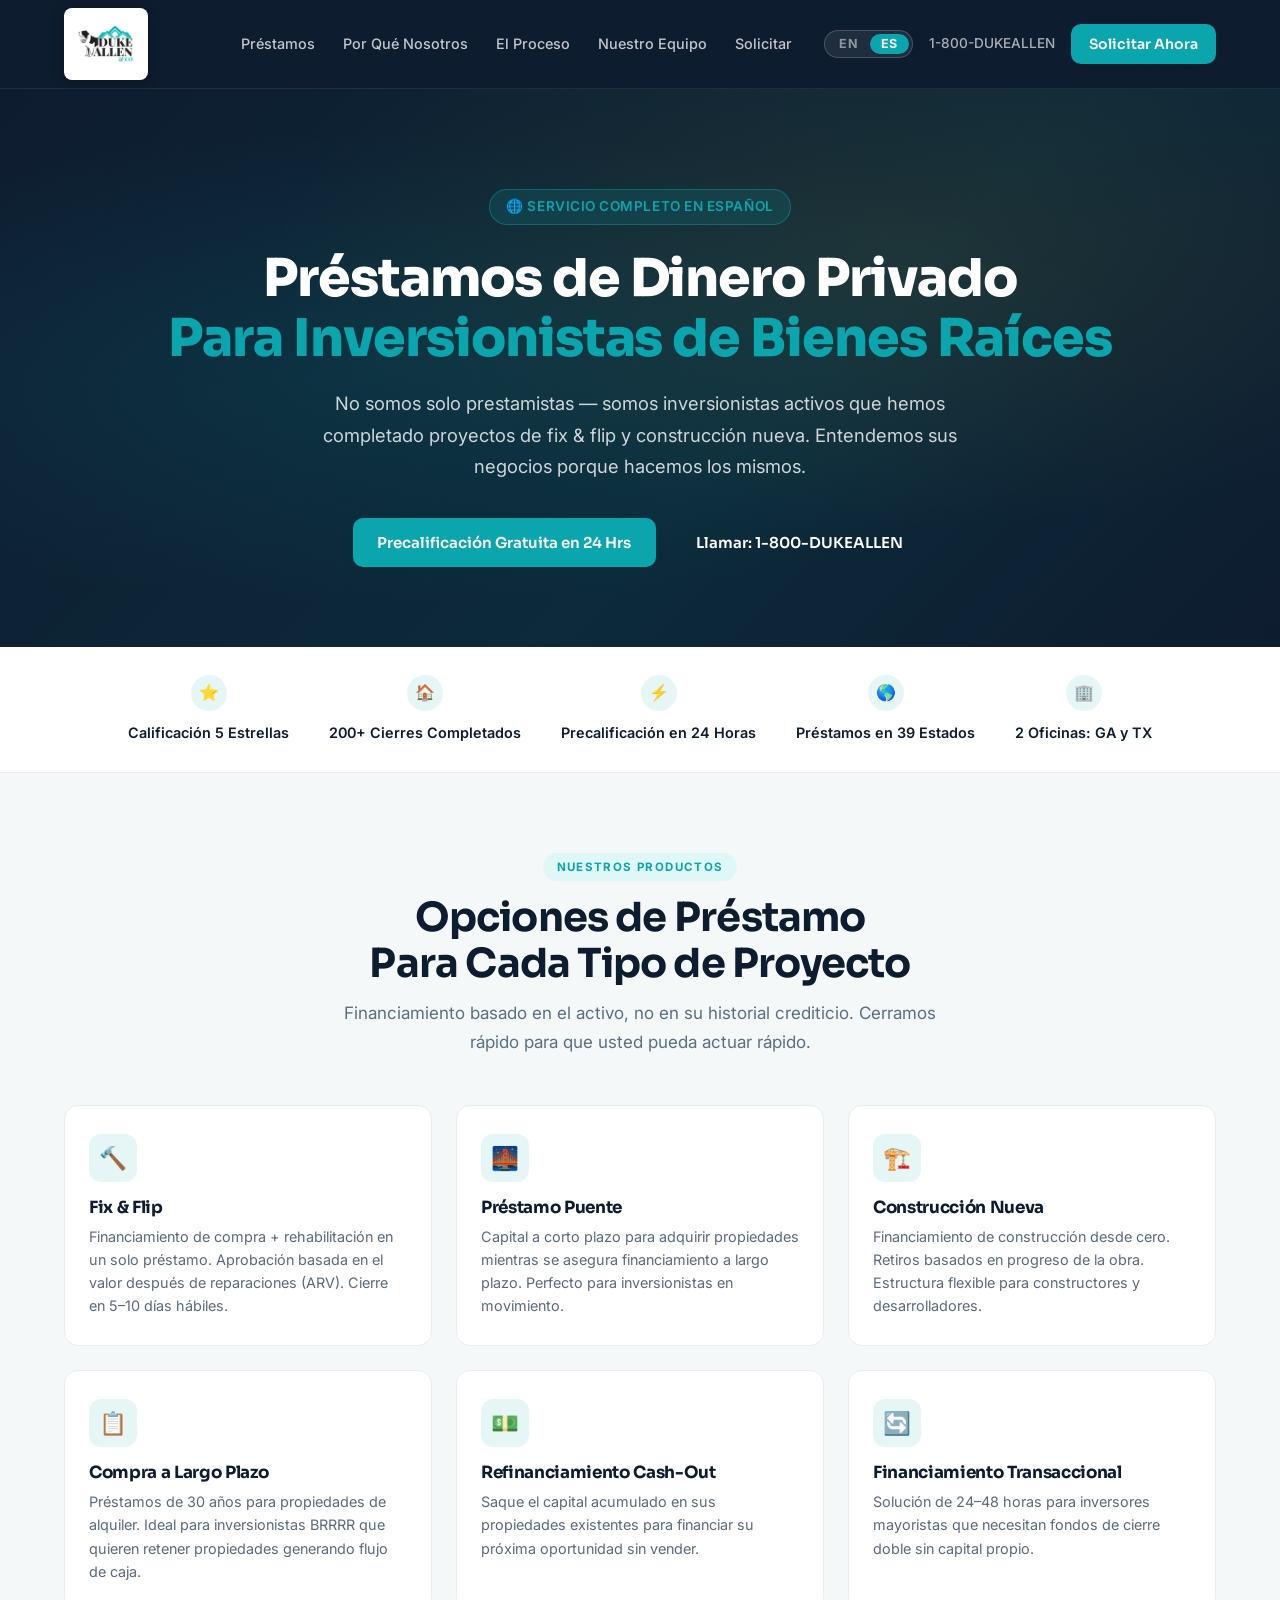
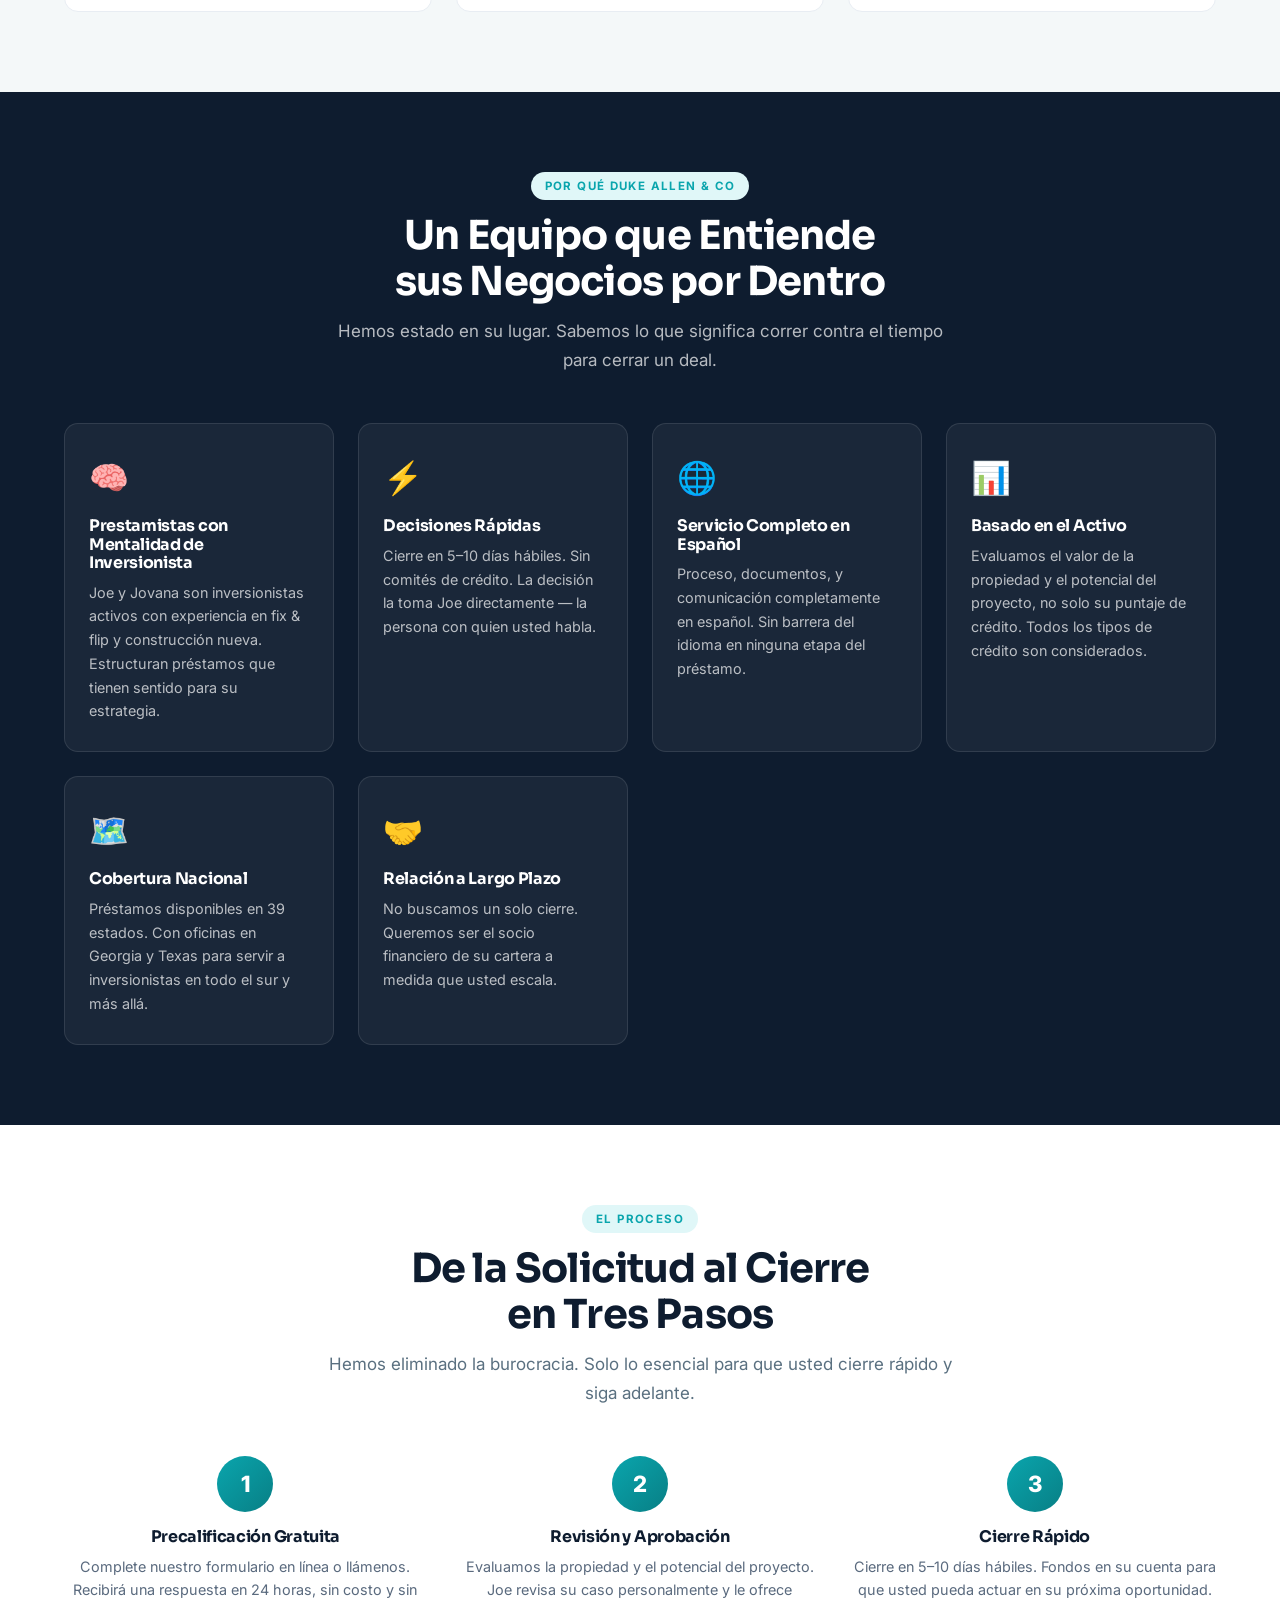
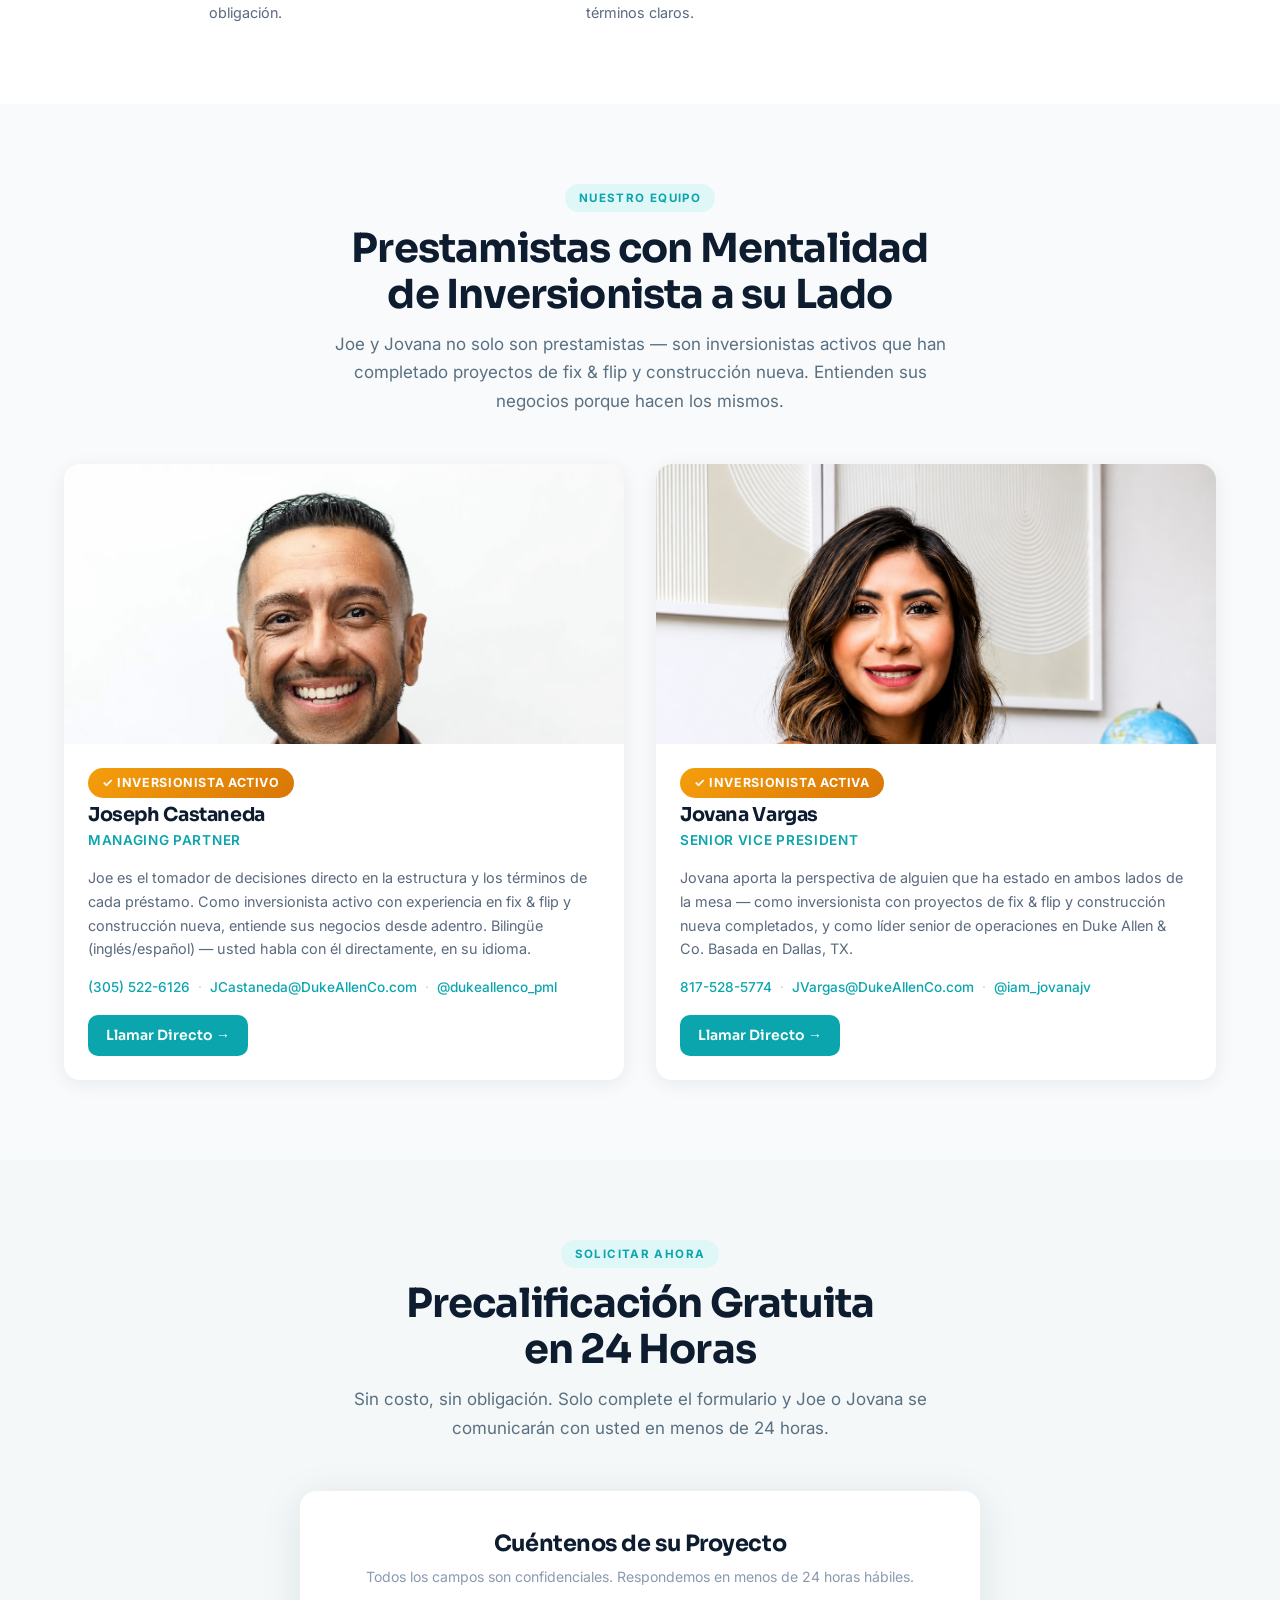
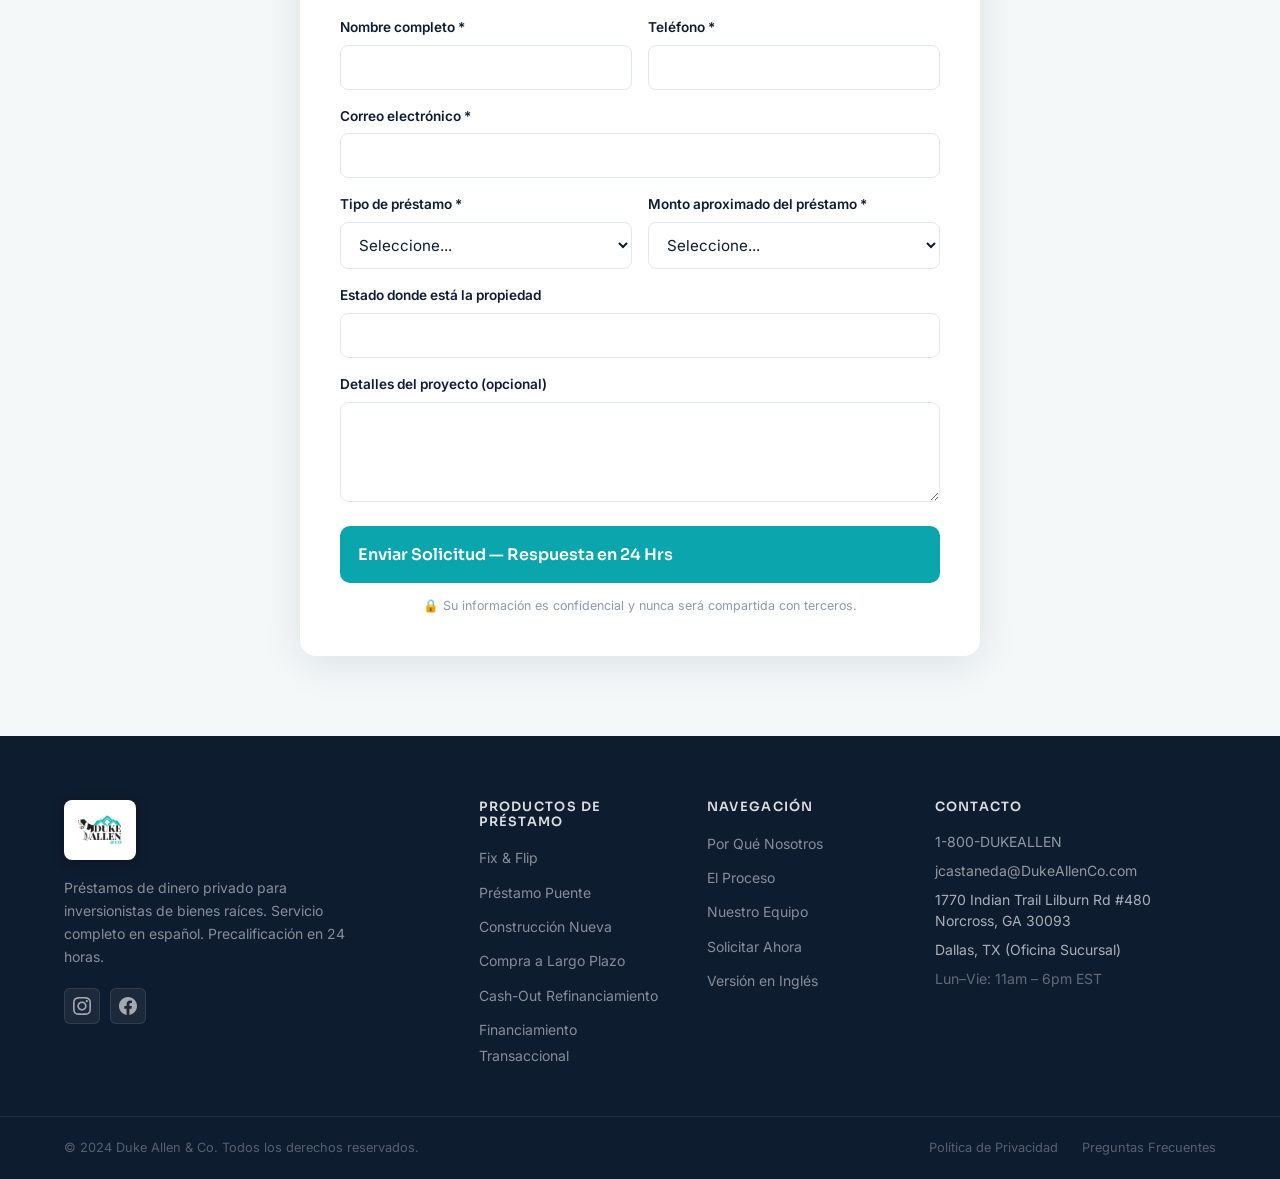
==== espanol.html @ 110870b4 "Improve mobile language switcher UI Replace pill toggle with full-width two-button row styled to mat" ====
<!DOCTYPE html>
<html lang="es">
<head>
  <meta charset="UTF-8" />
  <meta name="viewport" content="width=device-width, initial-scale=1.0" />
  <title>Préstamos de Dinero Privado para Inversionistas | Duke Allen &amp; Co</title>
  <meta name="description" content="Préstamos de dinero privado para inversionistas de bienes raíces. Precalificación en 24 horas. Fix &amp; flip, construcción nueva, puente y más. Atención completa en español. Llame ahora." />
  <meta property="og:title" content="Préstamos de Dinero Privado para Inversionistas | Duke Allen &amp; Co" />
  <meta property="og:description" content="Prestamistas que también son inversionistas. Cierre rápido. Servicio completo en español. Precalificación gratuita en 24 horas." />
  <meta property="og:type" content="website" />
  <meta property="og:url" content="https://www.dukeallenco.com/espanol" />

  <link rel="preconnect" href="https://fonts.googleapis.com" />
  <link rel="preconnect" href="https://fonts.gstatic.com" crossorigin />
  <link href="https://fonts.googleapis.com/css2?family=Sora:wght@400;500;600;700;800&family=Inter:wght@400;500;600&display=swap" rel="stylesheet" />

  <link rel="stylesheet" href="style.css" />

  <script type="application/ld+json">
  {
    "@context": "https://schema.org",
    "@type": ["FinancialService", "LocalBusiness"],
    "name": "Duke Allen & Co",
    "description": "Prestamista de dinero privado especializado en fix & flip, préstamos puente, construcción nueva y préstamos a largo plazo para inversionistas de bienes raíces. Servicio completo en español.",
    "url": "https://www.dukeallenco.com",
    "telephone": "+13055226126",
    "email": "jcastaneda@DukeAllenCo.com",
    "address": {
      "@type": "PostalAddress",
      "streetAddress": "1770 Indian Trail Lilburn Rd #480",
      "addressLocality": "Norcross",
      "addressRegion": "GA",
      "postalCode": "30093",
      "addressCountry": "US"
    },
    "openingHours": "Mo-Fr 11:00-18:00",
    "areaServed": "Nationwide — all states except AK, AZ, CA, ID, MN, NV, ND, OR, SD, UT, VT",
    "sameAs": [
      "https://instagram.com/duke_allen_and_Company",
      "https://facebook.com/dukeallenco"
    ]
  }
  </script>

  <style>
    /* ── Spanish page overrides & additions ── */
    .hero-es {
      background: linear-gradient(135deg, #0E1C2F 0%, #0c2a3a 60%, #0E1C2F 100%);
      padding: 100px 0 80px;
      text-align: center;
      color: #fff;
      position: relative;
      overflow: hidden;
    }
    .hero-es::before {
      content: '';
      position: absolute;
      inset: 0;
      background: radial-gradient(ellipse at 30% 50%, rgba(10,165,173,0.12) 0%, transparent 60%),
                  radial-gradient(ellipse at 70% 30%, rgba(245,158,11,0.08) 0%, transparent 50%);
    }
    .hero-es .container { position: relative; z-index: 1; }
    .hero-es-badge {
      display: inline-flex;
      align-items: center;
      gap: 8px;
      background: rgba(10,165,173,0.15);
      border: 1px solid rgba(10,165,173,0.4);
      color: #0AA5AD;
      padding: 6px 16px;
      border-radius: 100px;
      font-size: 0.85rem;
      font-weight: 600;
      letter-spacing: 0.04em;
      text-transform: uppercase;
      margin-bottom: 24px;
    }
    .hero-es h1 {
      font-size: clamp(2rem, 5vw, 3.25rem);
      font-weight: 800;
      line-height: 1.15;
      margin-bottom: 20px;
      color: #fff;
    }
    .hero-es h1 span { color: #0AA5AD; }
    .hero-es-lead {
      font-size: 1.15rem;
      color: rgba(255,255,255,0.8);
      max-width: 640px;
      margin: 0 auto 36px;
      line-height: 1.7;
    }
    .hero-es-actions {
      display: flex;
      gap: 16px;
      justify-content: center;
      flex-wrap: wrap;
    }
    .trust-bar-es {
      background: #fff;
      border-bottom: 1px solid #e8edf3;
      padding: 28px 0;
    }
    .trust-bar-es .trust-grid {
      display: flex;
      justify-content: center;
      flex-wrap: wrap;
      gap: 12px 40px;
    }
    .trust-bar-es .trust-item {
      display: flex;
      align-items: center;
      gap: 10px;
      font-size: 0.9rem;
      font-weight: 600;
      color: #0E1C2F;
    }
    .trust-bar-es .trust-item .trust-icon {
      width: 36px;
      height: 36px;
      background: rgba(10,165,173,0.1);
      border-radius: 50%;
      display: flex;
      align-items: center;
      justify-content: center;
      font-size: 1rem;
      flex-shrink: 0;
    }
    .investor-badge {
      display: inline-flex;
      align-items: center;
      gap: 8px;
      background: linear-gradient(135deg, #F59E0B 0%, #d97706 100%);
      color: #fff;
      padding: 5px 14px;
      border-radius: 100px;
      font-size: 0.78rem;
      font-weight: 700;
      letter-spacing: 0.05em;
      text-transform: uppercase;
      margin-bottom: 6px;
    }
    .loan-grid-es {
      display: grid;
      grid-template-columns: repeat(auto-fit, minmax(280px, 1fr));
      gap: 24px;
      margin-top: 40px;
    }
    .loan-card-es {
      background: #fff;
      border: 1px solid #e8edf3;
      border-radius: 14px;
      padding: 28px 24px;
      transition: transform 0.2s, box-shadow 0.2s;
    }
    .loan-card-es:hover {
      transform: translateY(-4px);
      box-shadow: 0 12px 32px rgba(14,28,47,0.1);
    }
    .loan-card-es .loan-icon-es {
      width: 48px;
      height: 48px;
      background: rgba(10,165,173,0.1);
      border-radius: 12px;
      display: flex;
      align-items: center;
      justify-content: center;
      font-size: 1.4rem;
      margin-bottom: 16px;
    }
    .loan-card-es h3 {
      font-size: 1.05rem;
      font-weight: 700;
      color: #0E1C2F;
      margin-bottom: 8px;
    }
    .loan-card-es p {
      font-size: 0.9rem;
      color: #5a6a7e;
      line-height: 1.6;
      margin: 0;
    }
    .process-steps-es {
      display: grid;
      grid-template-columns: repeat(auto-fit, minmax(220px, 1fr));
      gap: 32px;
      margin-top: 40px;
    }
    .process-step-es {
      text-align: center;
    }
    .process-step-es .step-num-es {
      width: 56px;
      height: 56px;
      background: linear-gradient(135deg, #0AA5AD 0%, #087f85 100%);
      border-radius: 50%;
      display: flex;
      align-items: center;
      justify-content: center;
      font-size: 1.4rem;
      font-weight: 800;
      color: #fff;
      margin: 0 auto 16px;
    }
    .process-step-es h3 {
      font-size: 1rem;
      font-weight: 700;
      color: #0E1C2F;
      margin-bottom: 8px;
    }
    .process-step-es p {
      font-size: 0.9rem;
      color: #5a6a7e;
      line-height: 1.6;
    }
    .team-es-section { background: #F8FAFC; }
    .team-es-grid {
      display: grid;
      grid-template-columns: repeat(auto-fit, minmax(300px, 1fr));
      gap: 32px;
      margin-top: 40px;
    }
    .team-card-es {
      background: #fff;
      border-radius: 16px;
      overflow: hidden;
      box-shadow: 0 4px 20px rgba(14,28,47,0.07);
      transition: transform 0.2s, box-shadow 0.2s;
    }
    .team-card-es:hover {
      transform: translateY(-4px);
      box-shadow: 0 12px 32px rgba(14,28,47,0.12);
    }
    .team-card-es img {
      width: 100%;
      height: 280px;
      object-fit: cover;
      object-position: top center;
    }
    .team-card-es .team-info-es {
      padding: 24px;
    }
    .team-card-es h3 {
      font-size: 1.2rem;
      font-weight: 700;
      color: #0E1C2F;
      margin-bottom: 4px;
    }
    .team-title-es {
      display: block;
      font-size: 0.85rem;
      color: #0AA5AD;
      font-weight: 600;
      text-transform: uppercase;
      letter-spacing: 0.05em;
      margin-bottom: 14px;
    }
    .team-card-es p {
      font-size: 0.9rem;
      color: #5a6a7e;
      line-height: 1.65;
      margin-bottom: 16px;
    }
    .team-contact-es {
      display: flex;
      flex-wrap: wrap;
      gap: 8px;
      font-size: 0.85rem;
      margin-bottom: 16px;
    }
    .team-contact-es a { color: #0AA5AD; font-weight: 500; }
    .apply-form-es {
      background: #fff;
      border-radius: 16px;
      padding: 40px;
      box-shadow: 0 8px 40px rgba(14,28,47,0.1);
      max-width: 680px;
      margin: 40px auto 0;
    }
    .apply-form-es h3 {
      font-size: 1.4rem;
      font-weight: 700;
      color: #0E1C2F;
      margin-bottom: 8px;
      text-align: center;
    }
    .apply-form-es .form-note {
      text-align: center;
      font-size: 0.88rem;
      color: #8a9ab0;
      margin-bottom: 28px;
    }
    .form-row { display: grid; grid-template-columns: 1fr 1fr; gap: 16px; }
    @media (max-width: 600px) { .form-row { grid-template-columns: 1fr; } }
    .form-group { display: flex; flex-direction: column; gap: 6px; margin-bottom: 16px; }
    .form-group label { font-size: 0.85rem; font-weight: 600; color: #0E1C2F; }
    .form-group input,
    .form-group select,
    .form-group textarea {
      padding: 12px 14px;
      border: 1.5px solid #e0e8f0;
      border-radius: 8px;
      font-family: inherit;
      font-size: 0.95rem;
      color: #0E1C2F;
      transition: border-color 0.2s;
      background: #fff;
    }
    .form-group input:focus,
    .form-group select:focus,
    .form-group textarea:focus {
      outline: none;
      border-color: #0AA5AD;
    }
    .form-group textarea { resize: vertical; min-height: 100px; }
    .form-submit-es { width: 100%; font-size: 1rem; padding: 16px; margin-top: 8px; }
    .form-privacy {
      text-align: center;
      font-size: 0.78rem;
      color: #8a9ab0;
      margin-top: 12px;
    }
    .why-grid-es {
      display: grid;
      grid-template-columns: repeat(auto-fit, minmax(260px, 1fr));
      gap: 24px;
      margin-top: 40px;
    }
    .why-card-es {
      padding: 28px 24px;
      border-radius: 14px;
      border: 1px solid rgba(255,255,255,0.1);
      background: rgba(255,255,255,0.05);
    }
    .why-card-es .why-icon-es {
      font-size: 2rem;
      margin-bottom: 14px;
    }
    .why-card-es h3 {
      font-size: 1rem;
      font-weight: 700;
      color: #fff;
      margin-bottom: 8px;
    }
    .why-card-es p {
      font-size: 0.9rem;
      color: rgba(255,255,255,0.7);
      line-height: 1.65;
      margin: 0;
    }
    .section-dark-es {
      background: #0E1C2F;
      color: #fff;
    }
    .section-dark-es .section-label { color: #0AA5AD; }
    .section-dark-es h2 { color: #fff; }
    .section-dark-es .section-sub { color: rgba(255,255,255,0.7); }
  </style>
</head>
<body>

  <a href="#main" class="skip-nav">Saltar al contenido</a>

  <!-- NAVIGATION -->
  <header class="site-header" id="site-header">
    <div class="container nav-container">
      <a href="/" class="logo" aria-label="Duke Allen &amp; Co Inicio">
        <img src="logo.png" alt="Duke Allen &amp; Co — Prestamistas de Dinero Privado" class="logo-img" />
      </a>

      <nav class="main-nav" id="main-nav" aria-label="Navegación principal">
        <a href="#prestamos">Préstamos</a>
        <a href="#por-que-nosotros">Por Qué Nosotros</a>
        <a href="#proceso">El Proceso</a>
        <a href="#equipo">Nuestro Equipo</a>
        <a href="#solicitar">Solicitar</a>
      </nav>

      <div class="nav-cta">
        <div class="lang-toggle" aria-label="Language selector">
          <a href="index.html">EN</a>
          <a href="espanol.html" class="lang-active" aria-current="page">ES</a>
        </div>
        <a href="tel:13055226126" class="nav-phone">1-800-DUKEALLEN</a>
        <a href="#solicitar" class="btn btn-primary btn-sm">Solicitar Ahora</a>
      </div>

      <button class="hamburger" id="hamburger" aria-label="Abrir menú" aria-expanded="false">
        <span></span><span></span><span></span>
      </button>
    </div>
  </header>

  <!-- Mobile menu drawer -->
  <div class="mobile-menu" id="mobile-menu" aria-hidden="true">
    <nav>
      <a href="#prestamos">Préstamos</a>
      <a href="#por-que-nosotros">Por Qué Nosotros</a>
      <a href="#proceso">El Proceso</a>
      <a href="#equipo">Nuestro Equipo</a>
      <a href="#solicitar">Solicitar</a>
      <a href="tel:13055226126" class="mobile-phone">1-800-DUKEALLEN</a>
      <div class="mobile-lang" aria-label="Language selector">
        <a href="index.html">🇺🇸 English</a>
        <a href="espanol.html" class="lang-active" aria-current="page">🇲🇽 Español</a>
      </div>
      <a href="#solicitar" class="btn btn-primary">Solicitar Ahora</a>
    </nav>
  </div>

  <main id="main">

    <!-- HERO -->
    <section class="hero-es" id="inicio">
      <div class="container">
        <div class="hero-es-badge">🌐 Servicio Completo en Español</div>
        <h1>Préstamos de Dinero Privado<br /><span>Para Inversionistas de Bienes Raíces</span></h1>
        <p class="hero-es-lead">
          No somos solo prestamistas — somos inversionistas activos que hemos completado proyectos de fix &amp; flip y construcción nueva. Entendemos sus negocios porque hacemos los mismos.
        </p>
        <div class="hero-es-actions">
          <a href="#solicitar" class="btn btn-primary">Precalificación Gratuita en 24 Hrs</a>
          <a href="tel:13055226126" class="btn btn-outline">Llamar: 1-800-DUKEALLEN</a>
        </div>
      </div>
    </section>

    <!-- TRUST BAR -->
    <div class="trust-bar-es">
      <div class="container">
        <div class="trust-grid">
          <div class="trust-item">
            <div class="trust-icon">⭐</div>
            <span>Calificación 5 Estrellas</span>
          </div>
          <div class="trust-item">
            <div class="trust-icon">🏠</div>
            <span>200+ Cierres Completados</span>
          </div>
          <div class="trust-item">
            <div class="trust-icon">⚡</div>
            <span>Precalificación en 24 Horas</span>
          </div>
          <div class="trust-item">
            <div class="trust-icon">🌎</div>
            <span>Préstamos en 39 Estados</span>
          </div>
          <div class="trust-item">
            <div class="trust-icon">🏢</div>
            <span>2 Oficinas: GA y TX</span>
          </div>
        </div>
      </div>
    </div>

    <!-- LOAN OPTIONS -->
    <section class="section bg-light" id="prestamos">
      <div class="container">
        <div class="section-header fade-in">
          <span class="section-label">Nuestros Productos</span>
          <h2>Opciones de Préstamo<br />Para Cada Tipo de Proyecto</h2>
          <p class="section-sub">Financiamiento basado en el activo, no en su historial crediticio. Cerramos rápido para que usted pueda actuar rápido.</p>
        </div>

        <div class="loan-grid-es">
          <div class="loan-card-es fade-in">
            <div class="loan-icon-es">🔨</div>
            <h3>Fix &amp; Flip</h3>
            <p>Financiamiento de compra + rehabilitación en un solo préstamo. Aprobación basada en el valor después de reparaciones (ARV). Cierre en 5–10 días hábiles.</p>
          </div>
          <div class="loan-card-es fade-in">
            <div class="loan-icon-es">🌉</div>
            <h3>Préstamo Puente</h3>
            <p>Capital a corto plazo para adquirir propiedades mientras se asegura financiamiento a largo plazo. Perfecto para inversionistas en movimiento.</p>
          </div>
          <div class="loan-card-es fade-in">
            <div class="loan-icon-es">🏗️</div>
            <h3>Construcción Nueva</h3>
            <p>Financiamiento de construcción desde cero. Retiros basados en progreso de la obra. Estructura flexible para constructores y desarrolladores.</p>
          </div>
          <div class="loan-card-es fade-in">
            <div class="loan-icon-es">📋</div>
            <h3>Compra a Largo Plazo</h3>
            <p>Préstamos de 30 años para propiedades de alquiler. Ideal para inversionistas BRRRR que quieren retener propiedades generando flujo de caja.</p>
          </div>
          <div class="loan-card-es fade-in">
            <div class="loan-icon-es">💵</div>
            <h3>Refinanciamiento Cash-Out</h3>
            <p>Saque el capital acumulado en sus propiedades existentes para financiar su próxima oportunidad sin vender.</p>
          </div>
          <div class="loan-card-es fade-in">
            <div class="loan-icon-es">🔄</div>
            <h3>Financiamiento Transaccional</h3>
            <p>Solución de 24–48 horas para inversores mayoristas que necesitan fondos de cierre doble sin capital propio.</p>
          </div>
        </div>
      </div>
    </section>

    <!-- WHY US -->
    <section class="section section-dark-es" id="por-que-nosotros">
      <div class="container">
        <div class="section-header fade-in">
          <span class="section-label">Por Qué Duke Allen &amp; Co</span>
          <h2>Un Equipo que Entiende<br />sus Negocios por Dentro</h2>
          <p class="section-sub">Hemos estado en su lugar. Sabemos lo que significa correr contra el tiempo para cerrar un deal.</p>
        </div>

        <div class="why-grid-es">
          <div class="why-card-es fade-in">
            <div class="why-icon-es">🧠</div>
            <h3>Prestamistas con Mentalidad de Inversionista</h3>
            <p>Joe y Jovana son inversionistas activos con experiencia en fix &amp; flip y construcción nueva. Estructuran préstamos que tienen sentido para su estrategia.</p>
          </div>
          <div class="why-card-es fade-in">
            <div class="why-icon-es">⚡</div>
            <h3>Decisiones Rápidas</h3>
            <p>Cierre en 5–10 días hábiles. Sin comités de crédito. La decisión la toma Joe directamente — la persona con quien usted habla.</p>
          </div>
          <div class="why-card-es fade-in">
            <div class="why-icon-es">🌐</div>
            <h3>Servicio Completo en Español</h3>
            <p>Proceso, documentos, y comunicación completamente en español. Sin barrera del idioma en ninguna etapa del préstamo.</p>
          </div>
          <div class="why-card-es fade-in">
            <div class="why-icon-es">📊</div>
            <h3>Basado en el Activo</h3>
            <p>Evaluamos el valor de la propiedad y el potencial del proyecto, no solo su puntaje de crédito. Todos los tipos de crédito son considerados.</p>
          </div>
          <div class="why-card-es fade-in">
            <div class="why-icon-es">🗺️</div>
            <h3>Cobertura Nacional</h3>
            <p>Préstamos disponibles en 39 estados. Con oficinas en Georgia y Texas para servir a inversionistas en todo el sur y más allá.</p>
          </div>
          <div class="why-card-es fade-in">
            <div class="why-icon-es">🤝</div>
            <h3>Relación a Largo Plazo</h3>
            <p>No buscamos un solo cierre. Queremos ser el socio financiero de su cartera a medida que usted escala.</p>
          </div>
        </div>
      </div>
    </section>

    <!-- PROCESS -->
    <section class="section" id="proceso">
      <div class="container">
        <div class="section-header fade-in">
          <span class="section-label">El Proceso</span>
          <h2>De la Solicitud al Cierre<br />en Tres Pasos</h2>
          <p class="section-sub">Hemos eliminado la burocracia. Solo lo esencial para que usted cierre rápido y siga adelante.</p>
        </div>

        <div class="process-steps-es">
          <div class="process-step-es fade-in">
            <div class="step-num-es">1</div>
            <h3>Precalificación Gratuita</h3>
            <p>Complete nuestro formulario en línea o llámenos. Recibirá una respuesta en 24 horas, sin costo y sin obligación.</p>
          </div>
          <div class="process-step-es fade-in">
            <div class="step-num-es">2</div>
            <h3>Revisión y Aprobación</h3>
            <p>Evaluamos la propiedad y el potencial del proyecto. Joe revisa su caso personalmente y le ofrece términos claros.</p>
          </div>
          <div class="process-step-es fade-in">
            <div class="step-num-es">3</div>
            <h3>Cierre Rápido</h3>
            <p>Cierre en 5–10 días hábiles. Fondos en su cuenta para que usted pueda actuar en su próxima oportunidad.</p>
          </div>
        </div>
      </div>
    </section>

    <!-- TEAM -->
    <section class="section team-es-section" id="equipo">
      <div class="container">
        <div class="section-header fade-in">
          <span class="section-label">Nuestro Equipo</span>
          <h2>Prestamistas con Mentalidad<br />de Inversionista a su Lado</h2>
          <p class="section-sub">Joe y Jovana no solo son prestamistas — son inversionistas activos que han completado proyectos de fix &amp; flip y construcción nueva. Entienden sus negocios porque hacen los mismos.</p>
        </div>

        <div class="team-es-grid">
          <div class="team-card-es fade-in">
            <img src="joe_new.jpeg" alt="Joseph Castaneda, Managing Partner en Duke Allen Co" />
            <div class="team-info-es">
              <div class="investor-badge">✓ Inversionista Activo</div>
              <h3>Joseph Castaneda</h3>
              <span class="team-title-es">Managing Partner</span>
              <p>Joe es el tomador de decisiones directo en la estructura y los términos de cada préstamo. Como inversionista activo con experiencia en fix &amp; flip y construcción nueva, entiende sus negocios desde adentro. Bilingüe (inglés/español) — usted habla con él directamente, en su idioma.</p>
              <div class="team-contact-es">
                <a href="tel:13055226126">(305) 522-6126</a>
                <span style="color:#ccc">·</span>
                <a href="mailto:JCastaneda@DukeAllenCo.com">JCastaneda@DukeAllenCo.com</a>
                <span style="color:#ccc">·</span>
                <a href="https://www.instagram.com/dukeallenco_pml/" target="_blank" rel="noopener noreferrer" aria-label="Joe en Instagram">@dukeallenco_pml</a>
              </div>
              <a href="tel:13055226126" class="btn btn-primary btn-sm">Llamar Directo →</a>
            </div>
          </div>

          <div class="team-card-es fade-in">
            <img src="jovana.png" alt="Jovana Vargas, Senior Vice President en Duke Allen Co" />
            <div class="team-info-es">
              <div class="investor-badge">✓ Inversionista Activa</div>
              <h3>Jovana Vargas</h3>
              <span class="team-title-es">Senior Vice President</span>
              <p>Jovana aporta la perspectiva de alguien que ha estado en ambos lados de la mesa — como inversionista con proyectos de fix &amp; flip y construcción nueva completados, y como líder senior de operaciones en Duke Allen &amp; Co. Basada en Dallas, TX.</p>
              <div class="team-contact-es">
                <a href="tel:18175285774">817-528-5774</a>
                <span style="color:#ccc">·</span>
                <a href="mailto:JVargas@DukeAllenCo.com">JVargas@DukeAllenCo.com</a>
                <span style="color:#ccc">·</span>
                <a href="https://www.instagram.com/iam_jovanajv/" target="_blank" rel="noopener noreferrer" aria-label="Jovana en Instagram">@iam_jovanajv</a>
              </div>
              <a href="tel:18175285774" class="btn btn-primary btn-sm">Llamar Directo →</a>
            </div>
          </div>
        </div>
      </div>
    </section>

    <!-- APPLY FORM -->
    <section class="section bg-light" id="solicitar">
      <div class="container">
        <div class="section-header fade-in">
          <span class="section-label">Solicitar Ahora</span>
          <h2>Precalificación Gratuita<br />en 24 Horas</h2>
          <p class="section-sub">Sin costo, sin obligación. Solo complete el formulario y Joe o Jovana se comunicarán con usted en menos de 24 horas.</p>
        </div>

        <div class="apply-form-es fade-in">
          <h3>Cuéntenos de su Proyecto</h3>
          <p class="form-note">Todos los campos son confidenciales. Respondemos en menos de 24 horas hábiles.</p>

          <form id="apply-form-es" novalidate>
            <div class="form-row">
              <div class="form-group">
                <label for="nombre">Nombre completo *</label>
                <input type="text" id="nombre" name="nombre" placeholder="Juan García" required />
              </div>
              <div class="form-group">
                <label for="telefono">Teléfono *</label>
                <input type="tel" id="telefono" name="telefono" placeholder="(555) 000-0000" required />
              </div>
            </div>

            <div class="form-group">
              <label for="correo">Correo electrónico *</label>
              <input type="email" id="correo" name="correo" placeholder="juan@ejemplo.com" required />
            </div>

            <div class="form-row">
              <div class="form-group">
                <label for="tipo-prestamo">Tipo de préstamo *</label>
                <select id="tipo-prestamo" name="tipo-prestamo" required>
                  <option value="">Seleccione...</option>
                  <option value="fix-flip">Fix &amp; Flip</option>
                  <option value="puente">Préstamo Puente</option>
                  <option value="construccion">Construcción Nueva</option>
                  <option value="largo-plazo">Compra a Largo Plazo</option>
                  <option value="cash-out">Refinanciamiento Cash-Out</option>
                  <option value="transaccional">Financiamiento Transaccional</option>
                </select>
              </div>
              <div class="form-group">
                <label for="monto">Monto aproximado del préstamo *</label>
                <select id="monto" name="monto" required>
                  <option value="">Seleccione...</option>
                  <option value="menos-100k">Menos de $100,000</option>
                  <option value="100k-250k">$100,000 – $250,000</option>
                  <option value="250k-500k">$250,000 – $500,000</option>
                  <option value="500k-1m">$500,000 – $1,000,000</option>
                  <option value="mas-1m">Más de $1,000,000</option>
                </select>
              </div>
            </div>

            <div class="form-group">
              <label for="estado">Estado donde está la propiedad</label>
              <input type="text" id="estado" name="estado" placeholder="Ej. Texas, Georgia, Florida..." />
            </div>

            <div class="form-group">
              <label for="mensaje">Detalles del proyecto (opcional)</label>
              <textarea id="mensaje" name="mensaje" placeholder="Cuéntenos brevemente sobre el proyecto: tipo de propiedad, condición, estrategia de salida, cronograma..."></textarea>
            </div>

            <button type="submit" class="btn btn-primary form-submit-es">Enviar Solicitud — Respuesta en 24 Hrs</button>
            <p class="form-privacy">🔒 Su información es confidencial y nunca será compartida con terceros.</p>
          </form>
        </div>
      </div>
    </section>

  </main>

  <!-- FOOTER -->
  <footer class="site-footer">
    <div class="container footer-grid">

      <div class="footer-brand">
        <div class="footer-logo">
          <img src="logo.png" alt="Duke Allen &amp; Co" class="logo-img logo-img--footer" />
        </div>
        <p class="footer-tagline">
          Préstamos de dinero privado para inversionistas de bienes raíces.
          Servicio completo en español. Precalificación en 24 horas.
        </p>
        <div class="footer-social">
          <a href="https://instagram.com/duke_allen_and_Company" target="_blank" rel="noopener noreferrer" aria-label="Instagram">
            <svg width="18" height="18" viewBox="0 0 24 24" fill="currentColor"><path d="M12 2.163c3.204 0 3.584.012 4.85.07 3.252.148 4.771 1.691 4.919 4.919.058 1.265.069 1.645.069 4.849 0 3.205-.012 3.584-.069 4.849-.149 3.225-1.664 4.771-4.919 4.919-1.266.058-1.644.07-4.85.07-3.204 0-3.584-.012-4.849-.07-3.26-.149-4.771-1.699-4.919-4.92-.058-1.265-.07-1.644-.07-4.849 0-3.204.013-3.583.07-4.849.149-3.227 1.664-4.771 4.919-4.919 1.266-.057 1.645-.069 4.849-.069zm0-2.163c-3.259 0-3.667.014-4.947.072-4.358.2-6.78 2.618-6.98 6.98-.059 1.281-.073 1.689-.073 4.948 0 3.259.014 3.668.072 4.948.2 4.358 2.618 6.78 6.98 6.98 1.281.058 1.689.072 4.948.072 3.259 0 3.668-.014 4.948-.072 4.354-.2 6.782-2.618 6.979-6.98.059-1.28.073-1.689.073-4.948 0-3.259-.014-3.667-.072-4.947-.196-4.354-2.617-6.78-6.979-6.98-1.281-.059-1.69-.073-4.949-.073zm0 5.838c-3.403 0-6.162 2.759-6.162 6.162s2.759 6.163 6.162 6.163 6.162-2.759 6.162-6.163c0-3.403-2.759-6.162-6.162-6.162zm0 10.162c-2.209 0-4-1.79-4-4 0-2.209 1.791-4 4-4s4 1.791 4 4c0 2.21-1.791 4-4 4zm6.406-11.845c-.796 0-1.441.645-1.441 1.44s.645 1.44 1.441 1.44c.795 0 1.439-.645 1.439-1.44s-.644-1.44-1.439-1.44z"/></svg>
          </a>
          <a href="https://facebook.com/dukeallenco" target="_blank" rel="noopener noreferrer" aria-label="Facebook">
            <svg width="18" height="18" viewBox="0 0 24 24" fill="currentColor"><path d="M24 12.073c0-6.627-5.373-12-12-12s-12 5.373-12 12c0 5.99 4.388 10.954 10.125 11.854v-8.385H7.078v-3.47h3.047V9.43c0-3.007 1.792-4.669 4.533-4.669 1.312 0 2.686.235 2.686.235v2.953H15.83c-1.491 0-1.956.925-1.956 1.874v2.25h3.328l-.532 3.47h-2.796v8.385C19.612 23.027 24 18.062 24 12.073z"/></svg>
          </a>
        </div>
      </div>

      <div class="footer-col">
        <h4>Productos de Préstamo</h4>
        <ul>
          <li><a href="#prestamos">Fix &amp; Flip</a></li>
          <li><a href="#prestamos">Préstamo Puente</a></li>
          <li><a href="#prestamos">Construcción Nueva</a></li>
          <li><a href="#prestamos">Compra a Largo Plazo</a></li>
          <li><a href="#prestamos">Cash-Out Refinanciamiento</a></li>
          <li><a href="#prestamos">Financiamiento Transaccional</a></li>
        </ul>
      </div>

      <div class="footer-col">
        <h4>Navegación</h4>
        <ul>
          <li><a href="#por-que-nosotros">Por Qué Nosotros</a></li>
          <li><a href="#proceso">El Proceso</a></li>
          <li><a href="#equipo">Nuestro Equipo</a></li>
          <li><a href="#solicitar">Solicitar Ahora</a></li>
          <li><a href="index.html">Versión en Inglés</a></li>
        </ul>
      </div>

      <div class="footer-col">
        <h4>Contacto</h4>
        <address class="footer-address">
          <p><a href="tel:13055226126">1-800-DUKEALLEN</a></p>
          <p><a href="mailto:jcastaneda@DukeAllenCo.com">jcastaneda@DukeAllenCo.com</a></p>
          <p>1770 Indian Trail Lilburn Rd #480<br />Norcross, GA 30093</p>
          <p>Dallas, TX (Oficina Sucursal)</p>
          <p class="footer-hours">Lun–Vie: 11am – 6pm EST</p>
        </address>
      </div>

    </div>

    <div class="footer-bottom">
      <div class="container footer-bottom-inner">
        <p>&copy; 2024 Duke Allen &amp; Co. Todos los derechos reservados.</p>
        <div class="footer-links">
          <a href="#">Política de Privacidad</a>
          <a href="#">Preguntas Frecuentes</a>
        </div>
      </div>
    </div>
  </footer>

  <script src="script.js" defer></script>
  <script>
    const form = document.getElementById('apply-form-es');
    if (form) {
      form.addEventListener('submit', function(e) {
        e.preventDefault();
        const btn = form.querySelector('button[type="submit"]');
        btn.textContent = '✓ Solicitud enviada — le contactaremos pronto';
        btn.disabled = true;
        btn.style.background = '#10b981';
      });
    }
  </script>
</body>
</html>
---- style.css ----
/* === VARIABLES === */
:root {
  --color-primary:      #0AA5AD;   /* Tiffany teal — brand identity */
  --color-primary-dark: #087A80;   /* hover/active shade */
  --color-primary-light:#E0F7F8;   /* tinted backgrounds */
  --color-accent:       #F59E0B;   /* amber gold — CTA buttons, stand-out elements */
  --color-accent-dark:  #D97706;   /* accent hover */
  --color-dark:         #0E1C2F;   /* near-black navy for headings / dark sections */
  --color-dark-mid:     #1A2D44;   /* slightly lighter dark for cards in dark sections */
  --color-light:        #F4F8F9;   /* off-white section backgrounds */
  --color-surface:      #FFFFFF;
  --color-text:         #1A2D44;
  --color-text-muted:   #5A7080;
  --color-text-muted-light: rgba(255,255,255,0.65);
  --color-border:       #E2ECF0;

  --font-heading: 'Sora', sans-serif;
  --font-body:    'Inter', sans-serif;

  --radius-sm:  0.375rem;
  --radius-md:  0.625rem;
  --radius-lg:  1rem;
  --radius-xl:  1.5rem;

  --shadow-sm: 0 1px 3px rgba(0,0,0,0.08);
  --shadow-md: 0 4px 16px rgba(0,0,0,0.10);
  --shadow-lg: 0 12px 40px rgba(0,0,0,0.14);

  --container: 1200px;
  --section-py: 5rem;
  --section-py-mobile: 3rem;
}

/* === RESET === */
*, *::before, *::after { box-sizing: border-box; margin: 0; padding: 0; }
html { scroll-behavior: smooth; font-size: 16px; }
body {
  font-family: var(--font-body);
  color: var(--color-text);
  background: var(--color-surface);
  line-height: 1.6;
  -webkit-font-smoothing: antialiased;
}
img, svg { display: block; max-width: 100%; }
a { color: inherit; text-decoration: none; }
ul { list-style: none; }
address { font-style: normal; }
button { cursor: pointer; font-family: inherit; }
input, select, textarea, button { font-family: inherit; font-size: inherit; }

/* Skip nav */
.skip-nav {
  position: absolute;
  top: -100%;
  left: 1rem;
  background: var(--color-primary);
  color: #fff;
  padding: 0.5rem 1rem;
  border-radius: 0 0 var(--radius-sm) var(--radius-sm);
  z-index: 9999;
  transition: top 0.2s;
}
.skip-nav:focus { top: 0; }

/* === TYPOGRAPHY === */
h1, h2, h3, h4 {
  font-family: var(--font-heading);
  font-weight: 700;
  line-height: 1.15;
  letter-spacing: -0.02em;
  color: var(--color-dark);
}
h1 { font-size: clamp(2rem, 5vw, 3.25rem); }
h2 { font-size: clamp(1.75rem, 3.5vw, 2.5rem); }
h3 { font-size: 1.25rem; }
h4 { font-size: 0.875rem; font-weight: 600; text-transform: uppercase; letter-spacing: 0.08em; }
p { line-height: 1.7; }

/* === LAYOUT === */
.container {
  max-width: var(--container);
  margin: 0 auto;
  padding: 0 1.5rem;
}
.section {
  padding: var(--section-py) 0;
}
.bg-dark  { background: var(--color-dark); }
.bg-light { background: var(--color-light); }
.text-white { color: #ffffff !important; }
.text-muted-light { color: var(--color-text-muted-light) !important; }

/* === BUTTONS === */
.btn {
  display: inline-flex;
  align-items: center;
  gap: 0.5rem;
  font-family: var(--font-heading);
  font-weight: 600;
  font-size: 0.9375rem;
  padding: 0.65rem 1.4rem;
  border-radius: var(--radius-md);
  border: 2px solid transparent;
  transition: all 0.2s ease;
  cursor: pointer;
  white-space: nowrap;
  text-align: center;
}
.btn:active { transform: scale(0.98); }

.btn-primary {
  background: var(--color-primary);
  color: #fff;
  border-color: var(--color-primary);
}
.btn-primary:hover { background: var(--color-primary-dark); border-color: var(--color-primary-dark); }

.btn-accent {
  background: var(--color-accent);
  color: var(--color-dark);
  border-color: var(--color-accent);
  font-weight: 700;
}
.btn-accent:hover { background: var(--color-accent-dark); border-color: var(--color-accent-dark); }

.btn-outline-light {
  background: transparent;
  color: #fff;
  border-color: rgba(255,255,255,0.45);
}
.btn-outline-light:hover { background: rgba(255,255,255,0.1); border-color: rgba(255,255,255,0.8); }

.btn-outline-dark {
  background: transparent;
  color: var(--color-primary);
  border-color: var(--color-primary);
}
.btn-outline-dark:hover { background: var(--color-primary-light); }

.btn-lg { padding: 0.85rem 1.75rem; font-size: 1rem; border-radius: var(--radius-md); }
.btn-sm { padding: 0.45rem 1rem; font-size: 0.875rem; }
.btn-full { width: 100%; justify-content: center; }

/* === NAVIGATION === */
.site-header {
  position: sticky;
  top: 0;
  z-index: 1000;
  background: var(--color-dark);
  border-bottom: 1px solid rgba(255,255,255,0.08);
  transition: box-shadow 0.3s ease;
}
.site-header.scrolled { box-shadow: 0 4px 24px rgba(0,0,0,0.35); }

.nav-container {
  display: flex;
  align-items: center;
  gap: 2rem;
  height: 5.5rem;
}

.logo {
  display: flex;
  align-items: center;
  flex-shrink: 0;
  text-decoration: none;
}
.logo-img {
  height: 72px;
  width: auto;
  /* White background logo on dark nav — white pill keeps it crisp */
  background: #fff;
  border-radius: 8px;
  padding: 6px 12px;
  display: block;
  /* Subtle shadow so logo lifts off the dark nav */
  box-shadow: 0 2px 12px rgba(0,0,0,0.25);
}
.logo-img--footer {
  height: 60px;
  padding: 6px 12px;
  margin-bottom: 0.75rem;
}

.main-nav {
  display: none;
  align-items: center;
  gap: 1.75rem;
  margin-left: auto;
}
.main-nav a {
  color: rgba(255,255,255,0.75);
  font-size: 0.9rem;
  font-weight: 500;
  transition: color 0.2s;
}
.main-nav a:hover { color: #fff; }

.nav-cta {
  display: none;
  align-items: center;
  gap: 1rem;
  flex-shrink: 0;
}
.nav-phone {
  color: rgba(255,255,255,0.65);
  font-size: 0.85rem;
  font-weight: 500;
  transition: color 0.2s;
}
.nav-phone:hover { color: #fff; }

/* Language toggle pill */
.lang-toggle {
  display: inline-flex;
  align-items: center;
  background: rgba(255,255,255,0.08);
  border: 1px solid rgba(255,255,255,0.18);
  border-radius: 100px;
  padding: 3px;
  gap: 0;
  flex-shrink: 0;
}
.lang-toggle a {
  padding: 4px 11px;
  border-radius: 100px;
  font-size: 0.78rem;
  font-weight: 700;
  letter-spacing: 0.06em;
  text-transform: uppercase;
  color: rgba(255,255,255,0.5);
  transition: color 0.2s, background 0.2s;
  line-height: 1;
}
.lang-toggle a:hover { color: rgba(255,255,255,0.85); }
.lang-toggle a.lang-active {
  background: var(--color-primary);
  color: #fff;
}

.hamburger {
  display: flex;
  flex-direction: column;
  gap: 5px;
  background: none;
  border: none;
  padding: 0.5rem;
  margin-left: auto;
}
.hamburger span {
  display: block;
  width: 24px;
  height: 2px;
  background: #fff;
  border-radius: 2px;
  transition: all 0.25s ease;
}
.hamburger.active span:nth-child(1) { transform: translateY(7px) rotate(45deg); }
.hamburger.active span:nth-child(2) { opacity: 0; }
.hamburger.active span:nth-child(3) { transform: translateY(-7px) rotate(-45deg); }

.mobile-menu {
  display: none;
  flex-direction: column;
  background: var(--color-dark-mid);
  padding: 1.5rem;
  gap: 0;
}
.mobile-menu.open { display: flex; }
.mobile-menu nav {
  display: flex;
  flex-direction: column;
  gap: 0;
}
.mobile-menu a {
  color: rgba(255,255,255,0.8);
  font-size: 1rem;
  font-weight: 500;
  padding: 0.85rem 0;
  border-bottom: 1px solid rgba(255,255,255,0.08);
  transition: color 0.2s;
}
.mobile-menu a:last-child { border-bottom: none; }
.mobile-menu a:hover { color: #fff; }
.mobile-menu .mobile-phone {
  color: var(--color-primary);
  margin-top: 0.5rem;
  border-bottom: none;
}
.mobile-menu .btn {
  margin-top: 1rem;
  justify-content: center;
}

/* Mobile language switcher row */
.mobile-lang {
  display: flex;
  align-items: center;
  gap: 0;
  margin-top: 0.5rem;
  border: 1px solid rgba(255,255,255,0.12);
  border-radius: 10px;
  overflow: hidden;
}
.mobile-lang a {
  flex: 1;
  text-align: center;
  padding: 0.75rem 0;
  font-size: 0.85rem;
  font-weight: 700;
  letter-spacing: 0.08em;
  text-transform: uppercase;
  color: rgba(255,255,255,0.45);
  border-bottom: none !important;
  border-right: 1px solid rgba(255,255,255,0.12);
  transition: background 0.2s, color 0.2s;
}
.mobile-lang a:last-child { border-right: none; }
.mobile-lang a:hover { color: rgba(255,255,255,0.85); background: rgba(255,255,255,0.05); }
.mobile-lang a.lang-active {
  background: var(--color-primary);
  color: #fff;
}

/* === HERO === */
.hero {
  position: relative;
  /* Fallback gradient shows until/if video loads */
  background: linear-gradient(135deg, var(--color-dark) 0%, #0D2340 55%, #0A3A4A 100%);
  overflow: hidden;
  min-height: 600px;
}

/* Video background */
.hero-video {
  position: absolute;
  inset: 0;
  width: 100%;
  height: 100%;
  object-fit: cover;
  object-position: center;
  z-index: 0;
  /* Prevent video from blocking pointer events */
  pointer-events: none;
}

/* Dark cinematic overlay on top of video — keeps text readable */
.hero-video-overlay {
  position: absolute;
  inset: 0;
  z-index: 1;
  background:
    linear-gradient(
      to right,
      rgba(14, 28, 47, 0.82) 0%,
      rgba(14, 28, 47, 0.65) 55%,
      rgba(14, 28, 47, 0.45) 100%
    );
  pointer-events: none;
}

/* Subtle teal/gold atmosphere on top of the video overlay */
.hero::before {
  content: '';
  position: absolute;
  inset: 0;
  z-index: 2;
  background:
    radial-gradient(ellipse at 20% 50%, rgba(10,165,173,0.14) 0%, transparent 55%),
    radial-gradient(ellipse at 80% 20%, rgba(245,158,11,0.07) 0%, transparent 50%);
  pointer-events: none;
}

/* Subtle grid texture */
.hero-bg-overlay {
  position: absolute;
  inset: 0;
  z-index: 2;
  background-image:
    linear-gradient(rgba(255,255,255,0.025) 1px, transparent 1px),
    linear-gradient(90deg, rgba(255,255,255,0.025) 1px, transparent 1px);
  background-size: 60px 60px;
  pointer-events: none;
}

.hero-grid {
  position: relative;
  z-index: 3;
  display: grid;
  grid-template-columns: 1fr;
  gap: 2.5rem;
  padding-top: 4rem;
  padding-bottom: 4rem;
  align-items: center;
}

.hero-content { max-width: 680px; }

.hero-badge {
  display: inline-flex;
  align-items: center;
  gap: 0.5rem;
  background: rgba(10,165,173,0.15);
  border: 1px solid rgba(10,165,173,0.35);
  color: var(--color-primary);
  font-size: 0.8rem;
  font-weight: 600;
  padding: 0.35rem 0.85rem;
  border-radius: 2rem;
  margin-bottom: 1.25rem;
  text-transform: uppercase;
  letter-spacing: 0.05em;
}
.badge-dot {
  width: 7px;
  height: 7px;
  background: var(--color-primary);
  border-radius: 50%;
  animation: pulse 2s infinite;
}
@keyframes pulse {
  0%, 100% { opacity: 1; }
  50% { opacity: 0.4; }
}

.hero-h1 {
  color: #fff;
  font-size: clamp(2rem, 4.5vw, 3.25rem);
  line-height: 1.1;
  margin-bottom: 1.25rem;
}
.hero-accent { color: var(--color-primary); }

.hero-sub {
  color: rgba(255,255,255,0.72);
  font-size: 1.0625rem;
  line-height: 1.7;
  margin-bottom: 2rem;
  max-width: 560px;
}

.hero-cta-group {
  display: flex;
  flex-wrap: wrap;
  gap: 0.75rem;
  margin-bottom: 1rem;
}

.hero-trust-micro {
  font-size: 0.82rem;
  color: rgba(255,255,255,0.5);
  letter-spacing: 0.01em;
}

/* Hero form card */
.hero-form-card {
  background: rgba(255,255,255,0.04);
  border: 1px solid rgba(255,255,255,0.12);
  border-radius: var(--radius-xl);
  padding: 2rem;
  backdrop-filter: blur(12px);
}
.form-card-title {
  font-family: var(--font-heading);
  font-size: 1.25rem;
  font-weight: 700;
  color: #fff;
  margin-bottom: 0.25rem;
}
.form-card-sub {
  font-size: 0.85rem;
  color: rgba(255,255,255,0.5);
  margin-bottom: 1.25rem;
}

/* === FORMS (shared) === */
.form-group {
  display: flex;
  flex-direction: column;
  gap: 0.35rem;
  margin-bottom: 0.9rem;
}
.form-group label {
  font-size: 0.82rem;
  font-weight: 600;
  color: rgba(255,255,255,0.7);
}
.contact-form-card .form-group label,
.contact-form .form-group label {
  color: var(--color-text);
}
.required { color: var(--color-accent); }

.form-group input,
.form-group select,
.form-group textarea {
  width: 100%;
  padding: 0.65rem 0.9rem;
  border: 1.5px solid rgba(255,255,255,0.15);
  border-radius: var(--radius-sm);
  background: rgba(255,255,255,0.07);
  color: #fff;
  font-size: 0.9rem;
  transition: border-color 0.2s, background 0.2s;
}
.form-group select option { background: var(--color-dark); color: #fff; }
.form-group input::placeholder,
.form-group textarea::placeholder { color: rgba(255,255,255,0.35); }
.form-group input:focus,
.form-group select:focus,
.form-group textarea:focus {
  outline: none;
  border-color: var(--color-primary);
  background: rgba(10,165,173,0.08);
}

/* Contact form (light background) overrides */
.contact-form .form-group input,
.contact-form .form-group select,
.contact-form .form-group textarea {
  background: var(--color-light);
  border-color: var(--color-border);
  color: var(--color-text);
}
.contact-form .form-group input::placeholder,
.contact-form .form-group textarea::placeholder { color: var(--color-text-muted); }
.contact-form .form-group input:focus,
.contact-form .form-group select:focus,
.contact-form .form-group textarea:focus {
  border-color: var(--color-primary);
  background: var(--color-primary-light);
}
.contact-form .form-group select option { background: #fff; color: var(--color-text); }

.field-error {
  font-size: 0.78rem;
  color: #f87171;
  min-height: 1rem;
}
.form-disclaimer {
  font-size: 0.76rem;
  color: rgba(255,255,255,0.35);
  text-align: center;
  margin-top: 0.75rem;
}

/* === TRUST BAR === */
.trust-bar {
  background: var(--color-surface);
  border-bottom: 1px solid var(--color-border);
  padding: 1.25rem 0;
}
.trust-bar-inner {
  display: flex;
  flex-wrap: wrap;
  justify-content: center;
  align-items: center;
  gap: 0.75rem 1.5rem;
}
.trust-item {
  display: flex;
  flex-direction: column;
  align-items: center;
  text-align: center;
}
.trust-stars { font-size: 1rem; color: #f59e0b; letter-spacing: 1px; }
.trust-number {
  font-family: var(--font-heading);
  font-size: 1.75rem;
  font-weight: 800;
  color: var(--color-primary);
  line-height: 1;
}
.trust-plus, .trust-unit { font-size: 1rem; }
.trust-label {
  font-size: 0.72rem;
  font-weight: 600;
  text-transform: uppercase;
  letter-spacing: 0.06em;
  color: var(--color-text-muted);
  margin-top: 0.15rem;
}
.trust-divider {
  width: 1px;
  height: 36px;
  background: var(--color-border);
  display: none;
}

/* === SECTION HEADERS === */
.section-header {
  text-align: center;
  margin-bottom: 3rem;
  max-width: 640px;
  margin-left: auto;
  margin-right: auto;
}
.section-header.light h2 { color: #fff; }
.section-label {
  display: inline-block;
  font-size: 0.72rem;
  font-weight: 700;
  text-transform: uppercase;
  letter-spacing: 0.12em;
  color: var(--color-primary);
  background: var(--color-primary-light);
  padding: 0.3rem 0.85rem;
  border-radius: 2rem;
  margin-bottom: 0.85rem;
}
.section-label.light {
  background: rgba(10,165,173,0.18);
  color: var(--color-primary);
}
.section-sub {
  font-size: 1.0625rem;
  color: var(--color-text-muted);
  margin-top: 0.75rem;
  line-height: 1.7;
}

/* === LOAN OPTIONS === */
.loans-grid {
  display: grid;
  grid-template-columns: 1fr;
  gap: 1.25rem;
}

.loan-card {
  background: var(--color-surface);
  border: 1.5px solid var(--color-border);
  border-radius: var(--radius-lg);
  padding: 1.75rem;
  transition: border-color 0.2s, box-shadow 0.2s, transform 0.2s;
}
.loan-card:hover {
  border-color: var(--color-primary);
  box-shadow: var(--shadow-md);
  transform: translateY(-2px);
}
.loan-icon { font-size: 2rem; margin-bottom: 0.75rem; }
.loan-card h3 {
  font-size: 1.125rem;
  margin-bottom: 0.5rem;
  color: var(--color-dark);
}
.loan-card p {
  font-size: 0.9rem;
  color: var(--color-text-muted);
  line-height: 1.6;
  margin-bottom: 1rem;
}
.loan-details {
  display: flex;
  flex-wrap: wrap;
  gap: 0.4rem;
  margin-bottom: 1.25rem;
}
.loan-details li {
  font-size: 0.75rem;
  font-weight: 600;
  color: var(--color-primary-dark);
  background: var(--color-primary-light);
  padding: 0.25rem 0.65rem;
  border-radius: 2rem;
}
.loan-cta {
  font-size: 0.875rem;
  font-weight: 600;
  color: var(--color-primary);
  transition: color 0.2s;
}
.loan-cta:hover { color: var(--color-primary-dark); }

/* === WHY US === */
.why-grid {
  display: grid;
  grid-template-columns: 1fr;
  gap: 1.25rem;
}
.why-card {
  background: var(--color-dark-mid);
  border: 1px solid rgba(255,255,255,0.07);
  border-radius: var(--radius-lg);
  padding: 1.75rem;
  transition: border-color 0.2s, transform 0.2s;
}
.why-card:hover {
  border-color: rgba(10,165,173,0.4);
  transform: translateY(-2px);
}
.why-icon { font-size: 2rem; margin-bottom: 0.75rem; }
.why-card h3 { color: #fff; font-size: 1.0625rem; margin-bottom: 0.5rem; }
.why-card p { font-size: 0.9rem; color: rgba(255,255,255,0.6); line-height: 1.65; }

/* === PROCESS === */
.process-steps {
  display: grid;
  grid-template-columns: 1fr;
  gap: 1rem;
  align-items: center;
  max-width: 900px;
  margin: 0 auto;
}
.process-step {
  background: var(--color-surface);
  border: 1.5px solid var(--color-border);
  border-radius: var(--radius-lg);
  padding: 1.5rem;
  text-align: center;
}
.step-number {
  font-family: var(--font-heading);
  font-size: 2rem;
  font-weight: 800;
  color: var(--color-primary);
  margin-bottom: 0.5rem;
}
.process-step h3 { font-size: 1rem; margin-bottom: 0.4rem; }
.process-step p { font-size: 0.875rem; color: var(--color-text-muted); }
.process-arrow {
  display: none;
  font-size: 2rem;
  color: var(--color-primary);
  text-align: center;
  font-weight: 300;
}

/* === TESTIMONIALS === */
.testimonials-grid {
  display: grid;
  grid-template-columns: 1fr;
  gap: 1.25rem;
  margin-bottom: 2rem;
}
.testimonial-card {
  background: var(--color-surface);
  border: 1.5px solid var(--color-border);
  border-radius: var(--radius-lg);
  padding: 1.75rem;
  transition: box-shadow 0.2s;
}
.testimonial-card:hover { box-shadow: var(--shadow-md); }
.testimonial-stars { color: #f59e0b; font-size: 1rem; letter-spacing: 2px; margin-bottom: 0.75rem; }
.testimonial-card blockquote {
  font-size: 0.9375rem;
  color: var(--color-text);
  line-height: 1.7;
  margin-bottom: 1.25rem;
  font-style: italic;
}
.testimonial-author {
  display: flex;
  align-items: center;
  gap: 0.75rem;
}
.author-avatar {
  width: 40px;
  height: 40px;
  background: var(--color-primary);
  color: #fff;
  border-radius: 50%;
  display: flex;
  align-items: center;
  justify-content: center;
  font-weight: 700;
  font-size: 0.8rem;
  flex-shrink: 0;
}
.testimonial-author strong { display: block; font-size: 0.9rem; font-weight: 600; }
.testimonial-author span { font-size: 0.8rem; color: var(--color-text-muted); }
.testimonial-cta { text-align: center; }

/* === TEAM === */
.team-grid {
  display: grid;
  grid-template-columns: 1fr;
  gap: 1.5rem;
  max-width: 900px;
  margin: 0 auto;
}
.team-card {
  display: flex;
  flex-direction: column;
  gap: 1.25rem;
  background: var(--color-surface);
  border: 1.5px solid var(--color-border);
  border-radius: var(--radius-lg);
  padding: 1.75rem;
  transition: box-shadow 0.2s;
}
.team-card:hover { box-shadow: var(--shadow-md); }
.team-photo {
  width: 160px;
  height: 160px;
  border-radius: 50%;
  object-fit: cover;
  flex-shrink: 0;
  border: 3px solid var(--color-primary);
  box-shadow: 0 4px 20px rgba(0,0,0,0.12);
  display: block;
  image-rendering: high-quality;
}
.team-photo--joe    { object-position: center 15%; }
.team-photo--jovana { object-position: center 18%; }

.team-photo-placeholder {
  width: 160px;
  height: 160px;
  background: linear-gradient(135deg, var(--color-primary), var(--color-primary-dark));
  border-radius: 50%;
  display: flex;
  align-items: center;
  justify-content: center;
  font-family: var(--font-heading);
  font-weight: 800;
  font-size: 1.5rem;
  color: #fff;
  flex-shrink: 0;
}
.team-photo-secondary { background: linear-gradient(135deg, var(--color-dark), var(--color-dark-mid)); }
.team-info { display: flex; flex-direction: column; gap: 0.3rem; }
.team-info h3 { font-size: 1.125rem; margin-bottom: 0.1rem; }
.team-title {
  font-size: 0.78rem;
  font-weight: 700;
  text-transform: uppercase;
  letter-spacing: 0.08em;
  color: var(--color-primary);
  margin-bottom: 0.5rem;
}
.team-info p { font-size: 0.9rem; color: var(--color-text-muted); line-height: 1.6; margin-bottom: 0.75rem; }
.team-contact { font-size: 0.82rem; color: var(--color-text-muted); margin-bottom: 0.75rem; display: flex; flex-wrap: wrap; gap: 0.25rem 0.4rem; align-items: center; }
.team-contact a { color: var(--color-primary); text-decoration: none; }
.team-contact a:hover { text-decoration: underline; }

/* === ESPAÑOL SECTION === */
.espanol-section {
  background: linear-gradient(135deg, var(--color-primary) 0%, var(--color-primary-dark) 100%);
  color: #fff;
}
.espanol-inner {
  max-width: 720px;
  margin: 0 auto;
  text-align: center;
}
.espanol-badge {
  display: inline-block;
  background: rgba(255,255,255,0.15);
  color: #fff;
  font-size: 0.8rem;
  font-weight: 600;
  letter-spacing: 0.08em;
  text-transform: uppercase;
  padding: 0.3rem 1rem;
  border-radius: 999px;
  margin-bottom: 1.25rem;
}
.espanol-section h2 {
  font-size: clamp(1.5rem, 3vw, 2.2rem);
  color: #fff;
  margin-bottom: 1rem;
}
.espanol-lead {
  font-size: 1.1rem;
  color: rgba(255,255,255,0.85);
  line-height: 1.7;
  margin-bottom: 1.75rem;
}
.espanol-list {
  list-style: none;
  padding: 0;
  margin: 0 0 2rem;
  display: inline-flex;
  flex-direction: column;
  gap: 0.5rem;
  text-align: left;
}
.espanol-list li {
  color: rgba(255,255,255,0.9);
  font-size: 0.95rem;
}
.espanol-cta {
  display: flex;
  gap: 1rem;
  justify-content: center;
  flex-wrap: wrap;
}
.espanol-section .btn-primary {
  background: var(--color-accent);
  border-color: var(--color-accent);
  color: #fff;
}
.espanol-section .btn-primary:hover {
  background: var(--color-accent-dark);
  border-color: var(--color-accent-dark);
}
.espanol-section .btn-outline {
  background: transparent;
  border: 2px solid rgba(255,255,255,0.6);
  color: #fff;
}
.espanol-section .btn-outline:hover {
  background: rgba(255,255,255,0.15);
  border-color: #fff;
}

/* === RESOURCES === */
.resources-grid {
  display: grid;
  grid-template-columns: 1fr;
  gap: 1.25rem;
}
.resource-card {
  background: var(--color-surface);
  border: 1.5px solid var(--color-border);
  border-radius: var(--radius-lg);
  padding: 2rem;
  transition: border-color 0.2s, box-shadow 0.2s;
}
.resource-card:hover {
  border-color: var(--color-primary);
  box-shadow: var(--shadow-md);
}
.resource-icon { font-size: 2.25rem; margin-bottom: 0.85rem; }
.resource-card h3 { font-size: 1.125rem; margin-bottom: 0.5rem; }
.resource-card p { font-size: 0.9rem; color: var(--color-text-muted); line-height: 1.65; margin-bottom: 1.25rem; }
.resource-card-email { background: var(--color-dark); border-color: rgba(255,255,255,0.1); }
.resource-card-email h3,
.resource-card-email p { color: #fff; }
.resource-card-email p { color: rgba(255,255,255,0.65); }
.email-capture-form { display: flex; flex-direction: column; gap: 0.5rem; }
.email-capture-row { display: flex; gap: 0.5rem; flex-wrap: wrap; }
.email-capture-row input {
  flex: 1;
  min-width: 200px;
  padding: 0.6rem 0.9rem;
  border: 1.5px solid rgba(255,255,255,0.2);
  border-radius: var(--radius-sm);
  background: rgba(255,255,255,0.07);
  color: #fff;
  font-size: 0.875rem;
}
.email-capture-row input::placeholder { color: rgba(255,255,255,0.35); }
.email-capture-row input:focus {
  outline: none;
  border-color: var(--color-primary);
}

/* === CTA SECTION === */
.cta-section { background: linear-gradient(135deg, var(--color-primary-dark) 0%, var(--color-dark) 100%); }
.cta-inner {
  display: flex;
  flex-direction: column;
  gap: 2rem;
  align-items: flex-start;
}
.cta-content h2 { font-size: clamp(1.75rem, 3vw, 2.25rem); }
.cta-content p { margin-top: 0.75rem; font-size: 1.0625rem; }
.cta-trust-row {
  display: flex;
  flex-wrap: wrap;
  gap: 1rem;
  margin-top: 1rem;
  font-size: 0.85rem;
  color: rgba(255,255,255,0.7);
}
.cta-action { display: flex; flex-wrap: wrap; gap: 0.75rem; }

/* === CONTACT === */
.contact-grid {
  display: grid;
  grid-template-columns: 1fr;
  gap: 3rem;
  align-items: start;
}
.contact-info > h2 { margin-bottom: 0.75rem; }
.contact-sub {
  font-size: 1rem;
  color: var(--color-text-muted);
  margin-bottom: 2rem;
  line-height: 1.7;
}
.contact-details { display: flex; flex-direction: column; gap: 1.25rem; margin-bottom: 2rem; }
.contact-item {
  display: flex;
  align-items: flex-start;
  gap: 1rem;
}
.contact-icon {
  font-size: 1.25rem;
  width: 2.5rem;
  height: 2.5rem;
  background: var(--color-primary-light);
  border-radius: var(--radius-sm);
  display: flex;
  align-items: center;
  justify-content: center;
  flex-shrink: 0;
  font-style: normal;
}
.contact-item strong { display: block; font-size: 0.82rem; font-weight: 700; text-transform: uppercase; letter-spacing: 0.06em; margin-bottom: 0.25rem; color: var(--color-text-muted); }
.contact-item a { color: var(--color-text); font-size: 0.9375rem; transition: color 0.2s; }
.contact-item a:hover { color: var(--color-primary); }
.contact-item address { color: var(--color-text); font-size: 0.9375rem; line-height: 1.5; }
.contact-item span { font-size: 0.9375rem; color: var(--color-text); }
.hours-note { display: block; font-size: 0.8rem; color: var(--color-text-muted); margin-top: 0.2rem; }
.map-link { font-size: 0.85rem; color: var(--color-primary); font-weight: 600; display: inline-block; margin-top: 0.25rem; }
.map-link:hover { text-decoration: underline; }

.contact-social {
  display: flex;
  gap: 0.75rem;
}
.social-link {
  width: 40px;
  height: 40px;
  background: var(--color-light);
  border-radius: var(--radius-sm);
  display: flex;
  align-items: center;
  justify-content: center;
  color: var(--color-text-muted);
  transition: background 0.2s, color 0.2s;
}
.social-link:hover {
  background: var(--color-primary);
  color: #fff;
}

.contact-form-card {
  background: var(--color-surface);
  border: 1.5px solid var(--color-border);
  border-radius: var(--radius-xl);
  padding: 2rem;
  box-shadow: var(--shadow-md);
}
.contact-form-card h3 {
  font-size: 1.25rem;
  margin-bottom: 0.35rem;
}
.contact-form-card > p {
  font-size: 0.875rem;
  color: var(--color-text-muted);
  margin-bottom: 1.5rem;
}
.contact-form-card .form-disclaimer {
  color: var(--color-text-muted);
}

/* === FOOTER === */
.site-footer {
  background: var(--color-dark);
  color: rgba(255,255,255,0.65);
  padding-top: 4rem;
}
.footer-grid {
  display: grid;
  grid-template-columns: 1fr;
  gap: 2.5rem;
  padding-bottom: 3rem;
}
.footer-brand { max-width: 300px; }
.footer-logo {
  margin-bottom: 1rem;
}
.footer-tagline {
  font-size: 0.875rem;
  line-height: 1.65;
  color: rgba(255,255,255,0.5);
  margin-bottom: 1.25rem;
}
.footer-social { display: flex; gap: 0.6rem; }
.footer-social a {
  width: 36px;
  height: 36px;
  background: rgba(255,255,255,0.06);
  border: 1px solid rgba(255,255,255,0.1);
  border-radius: var(--radius-sm);
  display: flex;
  align-items: center;
  justify-content: center;
  color: rgba(255,255,255,0.6);
  transition: background 0.2s, color 0.2s;
}
.footer-social a:hover { background: var(--color-primary); color: #fff; border-color: transparent; }

.footer-col h4 {
  color: rgba(255,255,255,0.85);
  font-size: 0.8rem;
  margin-bottom: 1rem;
  letter-spacing: 0.1em;
}
.footer-col ul { display: flex; flex-direction: column; gap: 0.55rem; }
.footer-col a {
  font-size: 0.875rem;
  color: rgba(255,255,255,0.5);
  transition: color 0.2s;
}
.footer-col a:hover { color: #fff; }

.footer-address p {
  font-size: 0.875rem;
  margin-bottom: 0.5rem;
  line-height: 1.5;
}
.footer-address a { color: rgba(255,255,255,0.55); transition: color 0.2s; }
.footer-address a:hover { color: #fff; }
.footer-hours { font-size: 0.8rem; color: rgba(255,255,255,0.35); }

.footer-bottom {
  border-top: 1px solid rgba(255,255,255,0.08);
  padding: 1.25rem 0;
}
.footer-bottom-inner {
  display: flex;
  flex-direction: column;
  gap: 0.5rem;
  font-size: 0.8rem;
  color: rgba(255,255,255,0.3);
}
.footer-links { display: flex; gap: 1.5rem; flex-wrap: wrap; }
.footer-links a { color: rgba(255,255,255,0.3); transition: color 0.2s; }
.footer-links a:hover { color: rgba(255,255,255,0.7); }

/* === ANIMATIONS === */
.fade-in {
  opacity: 0;
  transform: translateY(20px);
  transition: opacity 0.55s ease, transform 0.55s ease;
}
.fade-in.visible {
  opacity: 1;
  transform: translateY(0);
}
.fade-in-delay { transition-delay: 0.15s; }

/* === MEDIA QUERIES === */
@media (min-width: 640px) {
  .loans-grid          { grid-template-columns: repeat(2, 1fr); }
  .why-grid            { grid-template-columns: repeat(2, 1fr); }
  .testimonials-grid   { grid-template-columns: repeat(2, 1fr); }
  .resources-grid      { grid-template-columns: repeat(2, 1fr); }
  .team-card           { flex-direction: row; }
  .trust-divider       { display: block; }
  .footer-grid         { grid-template-columns: repeat(2, 1fr); }
}

@media (min-width: 768px) {
  .section { padding: var(--section-py) 0; }
  .loans-grid          { grid-template-columns: repeat(3, 1fr); }
  .why-grid            { grid-template-columns: repeat(3, 1fr); }
  .testimonials-grid   { grid-template-columns: repeat(3, 1fr); }
  .resources-grid      { grid-template-columns: repeat(3, 1fr); }
  .process-steps {
    grid-template-columns: 1fr auto 1fr auto 1fr;
    gap: 0.5rem;
  }
  .process-arrow { display: block; }
  .contact-grid { grid-template-columns: 1fr 1fr; }
  .footer-grid  { grid-template-columns: 2fr 1fr 1fr 1.5fr; }
  .footer-bottom-inner { flex-direction: row; justify-content: space-between; align-items: center; }
  .cta-inner    { flex-direction: row; justify-content: space-between; align-items: center; }
  .cta-action   { flex-direction: column; flex-shrink: 0; }
}

@media (min-width: 1024px) {
  .main-nav  { display: flex; }
  .nav-cta   { display: flex; }
  .hamburger { display: none; }
  .hero-grid { grid-template-columns: 1fr 400px; }
}
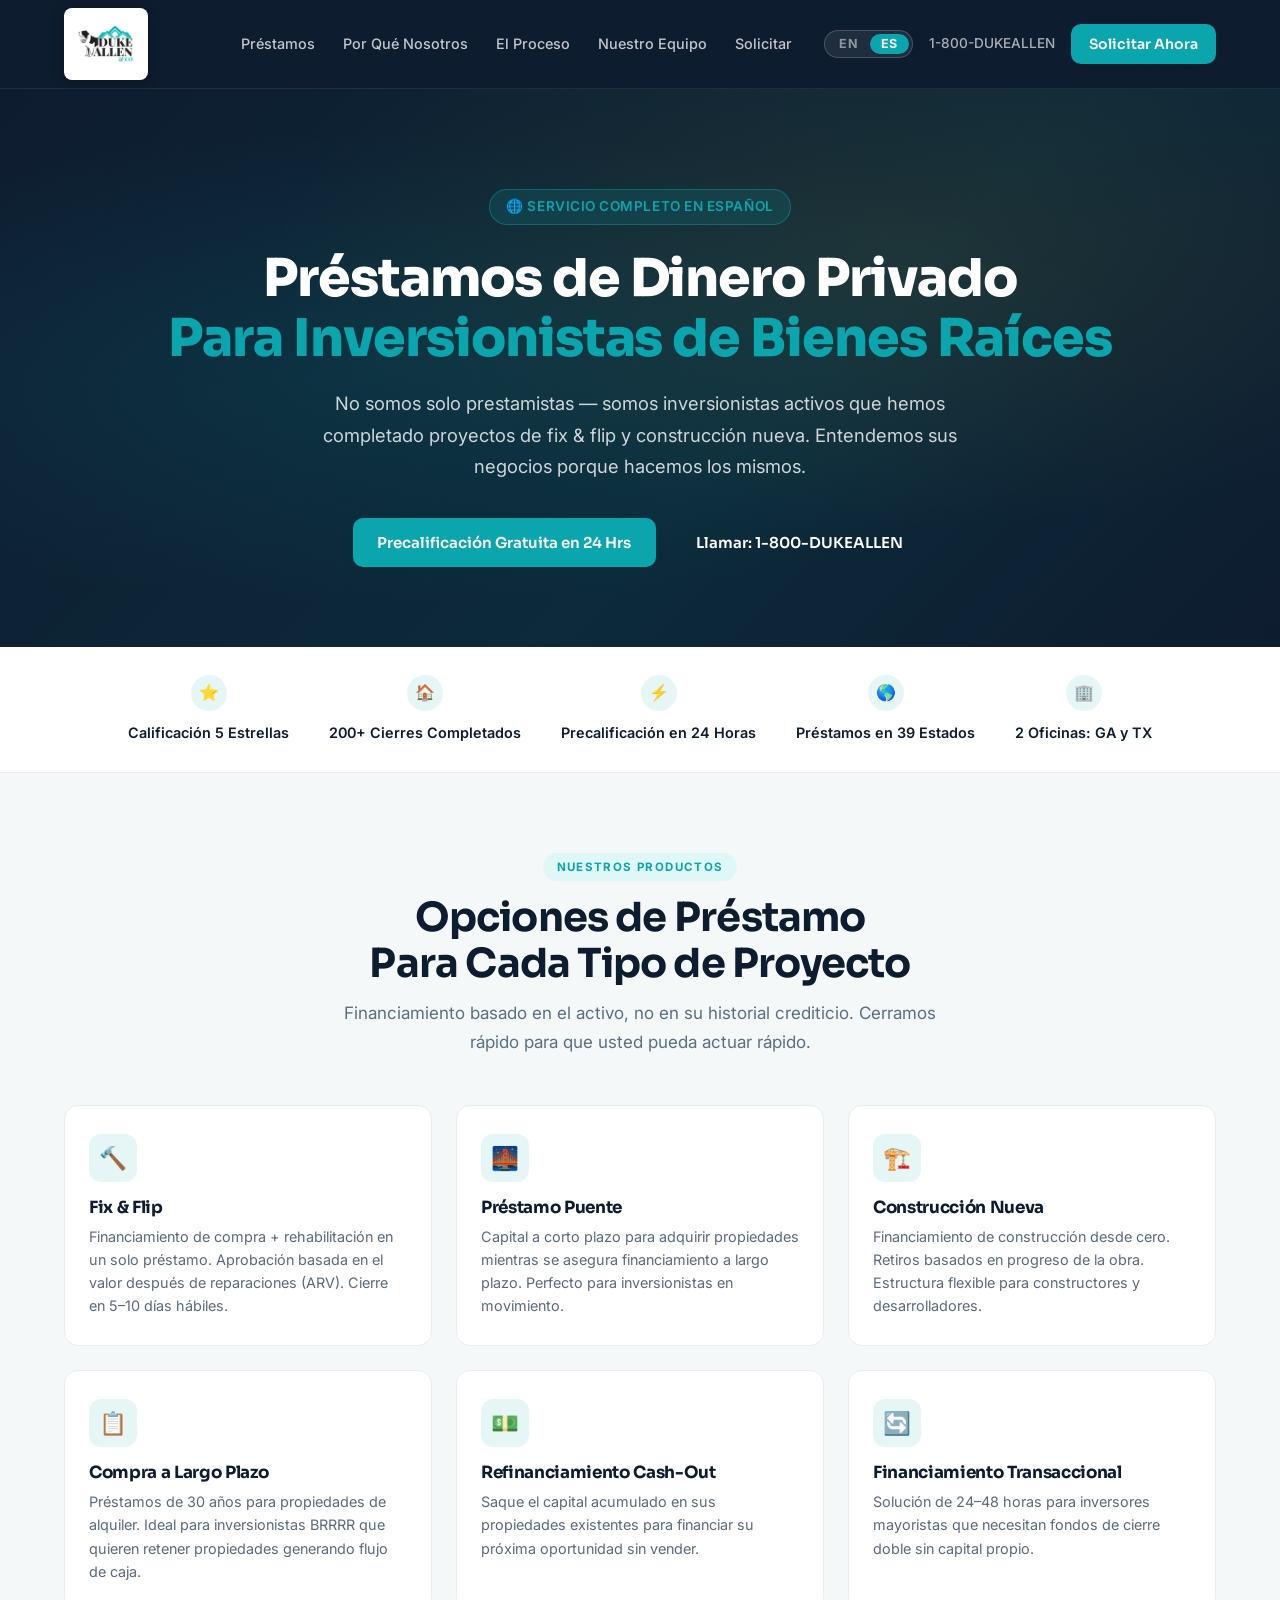
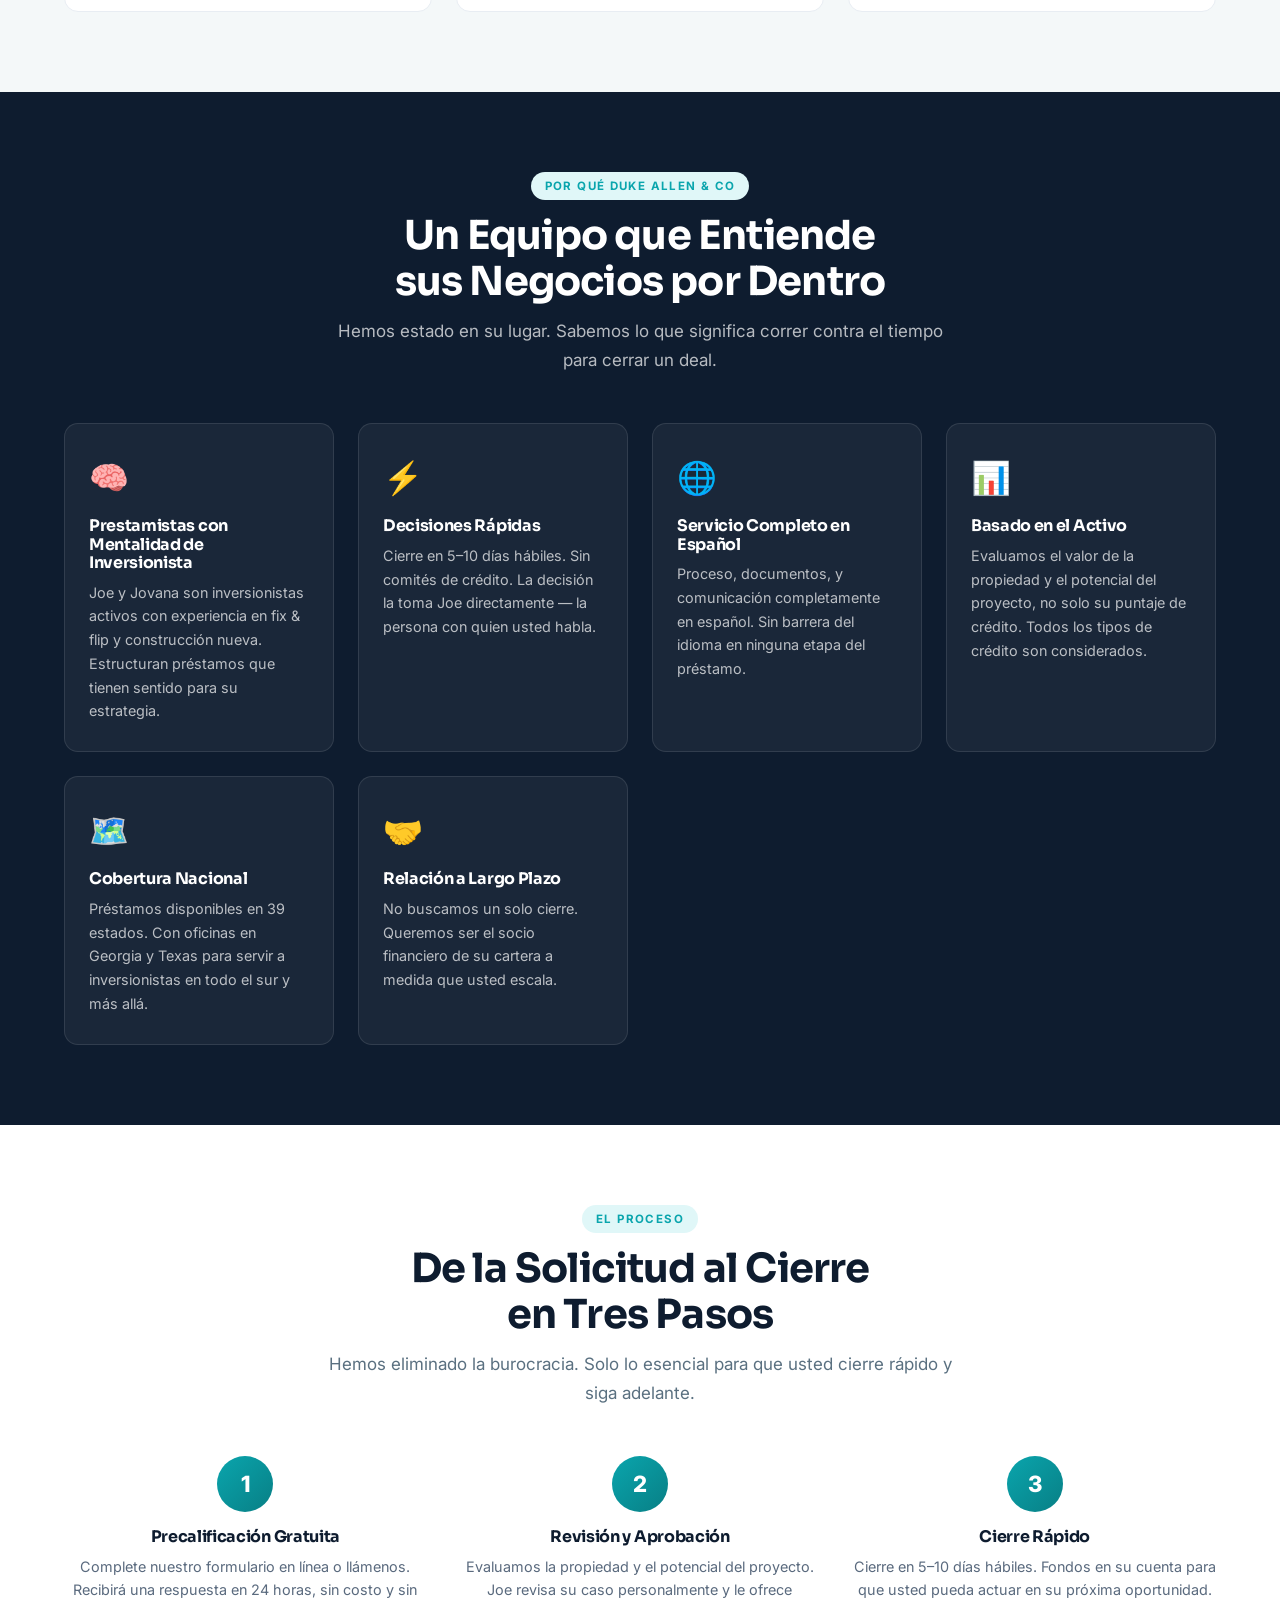
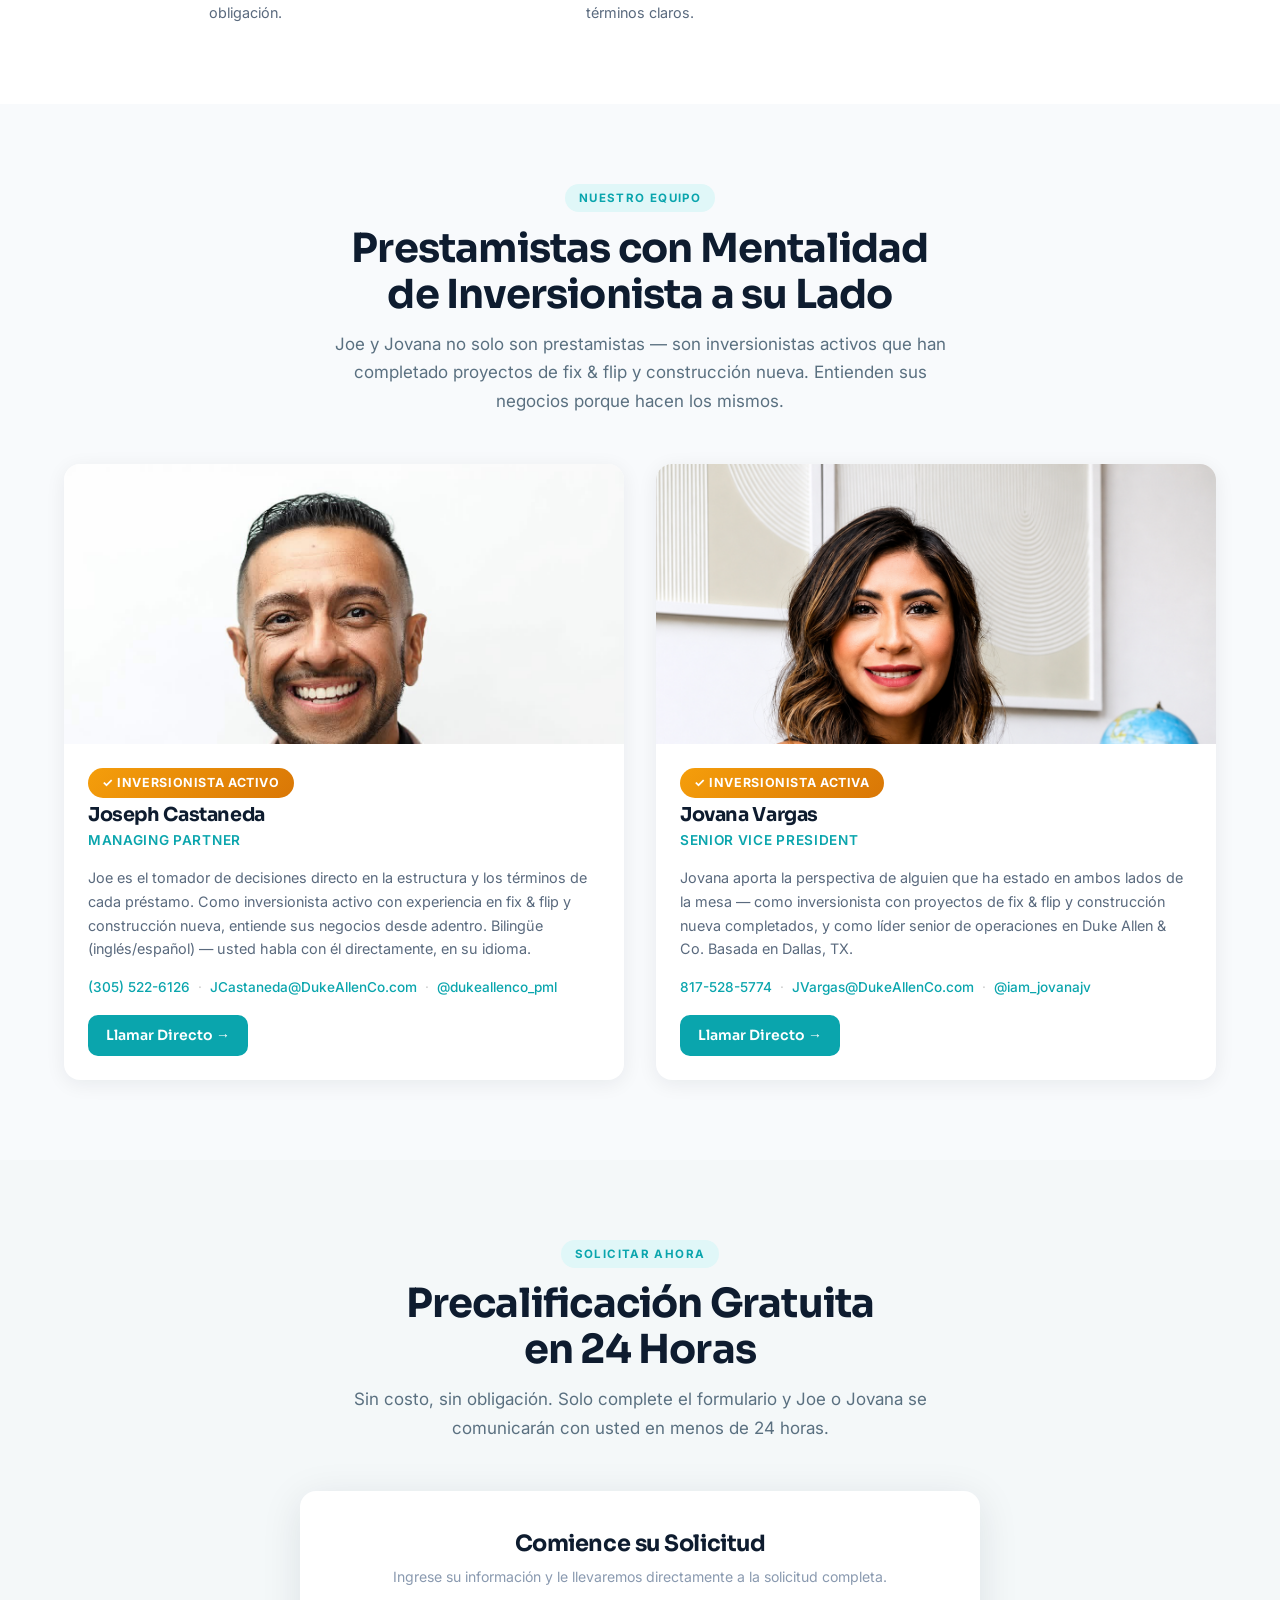
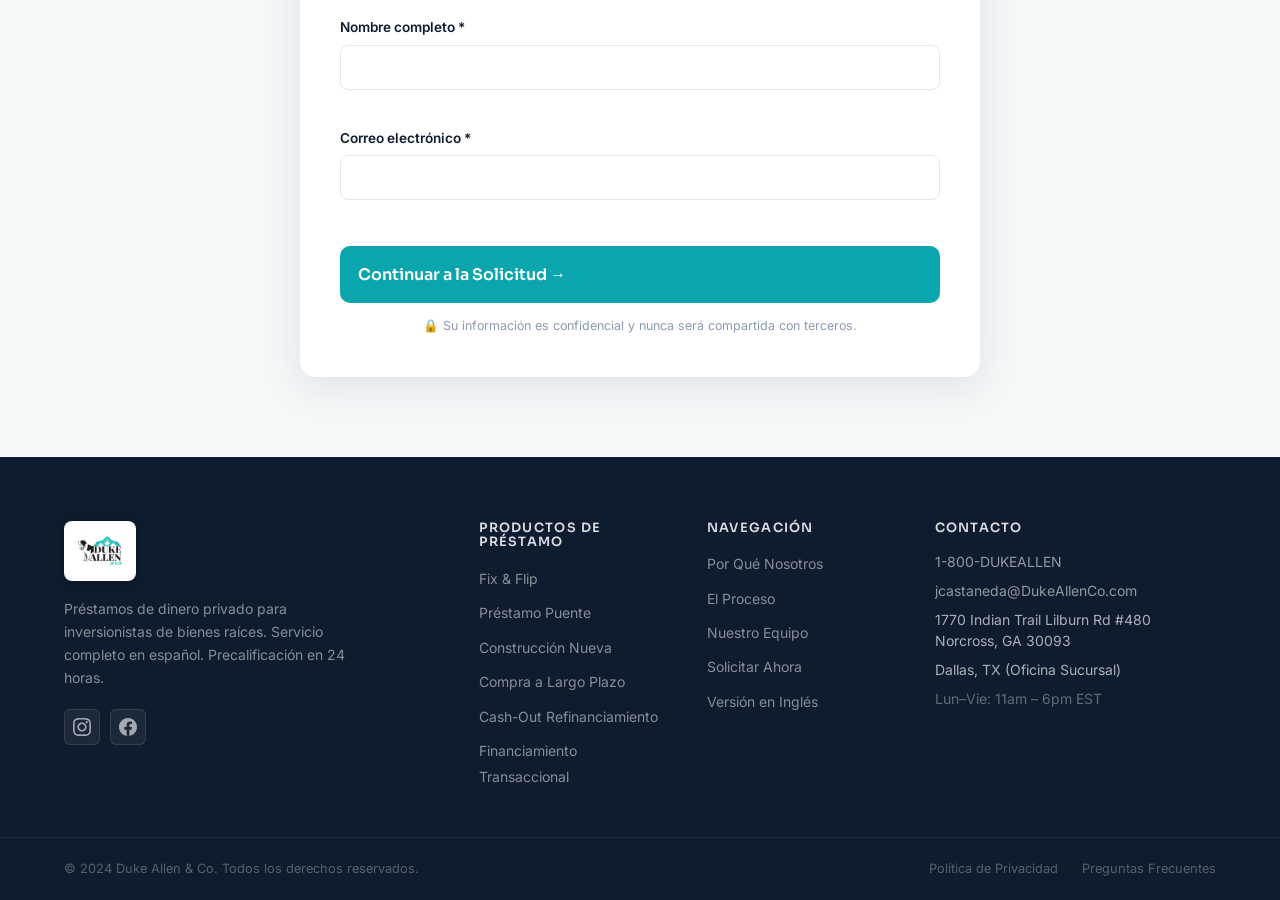
==== commit 9896d048: "Slim forms to Name + Email with Lendingwise redirect - Both English forms (hero + contact) reduced t" ====
--- a/espanol.html
+++ b/espanol.html
@@ -4,6 +4,8 @@
   <meta charset="UTF-8" />
   <meta name="viewport" content="width=device-width, initial-scale=1.0" />
   <title>Préstamos de Dinero Privado para Inversionistas | Duke Allen &amp; Co</title>
+  <link rel="icon" type="image/png" href="logo.png" />
+  <link rel="apple-touch-icon" href="logo.png" />
   <meta name="description" content="Préstamos de dinero privado para inversionistas de bienes raíces. Precalificación en 24 horas. Fix &amp; flip, construcción nueva, puente y más. Atención completa en español. Llame ahora." />
   <meta property="og:title" content="Préstamos de Dinero Privado para Inversionistas | Duke Allen &amp; Co" />
   <meta property="og:description" content="Prestamistas que también son inversionistas. Cierre rápido. Servicio completo en español. Precalificación gratuita en 24 horas." />
@@ -629,63 +631,24 @@
         </div>
 
         <div class="apply-form-es fade-in">
-          <h3>Cuéntenos de su Proyecto</h3>
-          <p class="form-note">Todos los campos son confidenciales. Respondemos en menos de 24 horas hábiles.</p>
-
-          <form id="apply-form-es" novalidate>
-            <div class="form-row">
-              <div class="form-group">
-                <label for="nombre">Nombre completo *</label>
-                <input type="text" id="nombre" name="nombre" placeholder="Juan García" required />
-              </div>
-              <div class="form-group">
-                <label for="telefono">Teléfono *</label>
-                <input type="tel" id="telefono" name="telefono" placeholder="(555) 000-0000" required />
-              </div>
+          <h3>Comience su Solicitud</h3>
+          <p class="form-note">Ingrese su información y le llevaremos directamente a la solicitud completa.</p>
+
+          <form id="apply-form-es" name="solicitud-espanol" netlify novalidate>
+            <input type="hidden" name="form-name" value="solicitud-espanol" />
+            <div class="form-group">
+              <label for="nombre">Nombre completo *</label>
+              <input type="text" id="nombre" name="nombre" placeholder="Juan García" required />
+              <span class="field-error" id="es-name-error"></span>
             </div>
 
             <div class="form-group">
               <label for="correo">Correo electrónico *</label>
               <input type="email" id="correo" name="correo" placeholder="juan@ejemplo.com" required />
+              <span class="field-error" id="es-email-error"></span>
             </div>
 
-            <div class="form-row">
-              <div class="form-group">
-                <label for="tipo-prestamo">Tipo de préstamo *</label>
-                <select id="tipo-prestamo" name="tipo-prestamo" required>
-                  <option value="">Seleccione...</option>
-                  <option value="fix-flip">Fix &amp; Flip</option>
-                  <option value="puente">Préstamo Puente</option>
-                  <option value="construccion">Construcción Nueva</option>
-                  <option value="largo-plazo">Compra a Largo Plazo</option>
-                  <option value="cash-out">Refinanciamiento Cash-Out</option>
-                  <option value="transaccional">Financiamiento Transaccional</option>
-                </select>
-              </div>
-              <div class="form-group">
-                <label for="monto">Monto aproximado del préstamo *</label>
-                <select id="monto" name="monto" required>
-                  <option value="">Seleccione...</option>
-                  <option value="menos-100k">Menos de $100,000</option>
-                  <option value="100k-250k">$100,000 – $250,000</option>
-                  <option value="250k-500k">$250,000 – $500,000</option>
-                  <option value="500k-1m">$500,000 – $1,000,000</option>
-                  <option value="mas-1m">Más de $1,000,000</option>
-                </select>
-              </div>
-            </div>
-
-            <div class="form-group">
-              <label for="estado">Estado donde está la propiedad</label>
-              <input type="text" id="estado" name="estado" placeholder="Ej. Texas, Georgia, Florida..." />
-            </div>
-
-            <div class="form-group">
-              <label for="mensaje">Detalles del proyecto (opcional)</label>
-              <textarea id="mensaje" name="mensaje" placeholder="Cuéntenos brevemente sobre el proyecto: tipo de propiedad, condición, estrategia de salida, cronograma..."></textarea>
-            </div>
-
-            <button type="submit" class="btn btn-primary form-submit-es">Enviar Solicitud — Respuesta en 24 Hrs</button>
+            <button type="submit" class="btn btn-primary form-submit-es">Continuar a la Solicitud →</button>
             <p class="form-privacy">🔒 Su información es confidencial y nunca será compartida con terceros.</p>
           </form>
         </div>
@@ -764,17 +727,5 @@
   </footer>
 
   <script src="script.js" defer></script>
-  <script>
-    const form = document.getElementById('apply-form-es');
-    if (form) {
-      form.addEventListener('submit', function(e) {
-        e.preventDefault();
-        const btn = form.querySelector('button[type="submit"]');
-        btn.textContent = '✓ Solicitud enviada — le contactaremos pronto';
-        btn.disabled = true;
-        btn.style.background = '#10b981';
-      });
-    }
-  </script>
 </body>
 </html>
--- a/style.css
+++ b/style.css
@@ -770,6 +770,67 @@
 .testimonial-author strong { display: block; font-size: 0.9rem; font-weight: 600; }
 .testimonial-author span { font-size: 0.8rem; color: var(--color-text-muted); }
 .testimonial-cta { text-align: center; }
+
+/* === CLOSINGS GALLERY === */
+.closings-section { background: var(--color-dark); overflow: hidden; padding: 80px 0; }
+.closings-section .section-label { color: var(--color-primary); }
+.closings-section h2 { color: #fff; }
+.closings-section .section-sub { color: rgba(255,255,255,0.6); }
+
+.closings-track-wrapper {
+  overflow: hidden;
+  margin-top: 48px;
+  -webkit-mask: linear-gradient(to right, transparent 0%, black 8%, black 92%, transparent 100%);
+  mask: linear-gradient(to right, transparent 0%, black 8%, black 92%, transparent 100%);
+}
+.closings-track {
+  display: flex;
+  gap: 16px;
+  width: max-content;
+  animation: closings-scroll 50s linear infinite;
+}
+.closings-track:hover { animation-play-state: paused; }
+@keyframes closings-scroll {
+  from { transform: translateX(0); }
+  to   { transform: translateX(-50%); }
+}
+.closing-card {
+  width: 240px;
+  height: 300px;
+  border-radius: 14px;
+  overflow: hidden;
+  flex-shrink: 0;
+  position: relative;
+  box-shadow: 0 4px 20px rgba(0,0,0,0.3);
+  transition: transform 0.3s ease, box-shadow 0.3s ease;
+}
+.closing-card:hover {
+  transform: scale(1.04);
+  box-shadow: 0 12px 40px rgba(0,0,0,0.5);
+}
+.closing-card img {
+  width: 100%;
+  height: 100%;
+  object-fit: cover;
+  object-position: top center;
+  display: block;
+}
+.closing-card-overlay {
+  position: absolute;
+  bottom: 0;
+  left: 0;
+  right: 0;
+  padding: 20px 14px 14px;
+  background: linear-gradient(to top, rgba(14,28,47,0.85) 0%, transparent 100%);
+  color: #fff;
+  font-size: 0.78rem;
+  font-weight: 600;
+  letter-spacing: 0.04em;
+  text-transform: uppercase;
+  opacity: 0;
+  transition: opacity 0.3s ease;
+}
+.closing-card:hover .closing-card-overlay { opacity: 1; }
 
 /* === TEAM === */
 .team-grid {
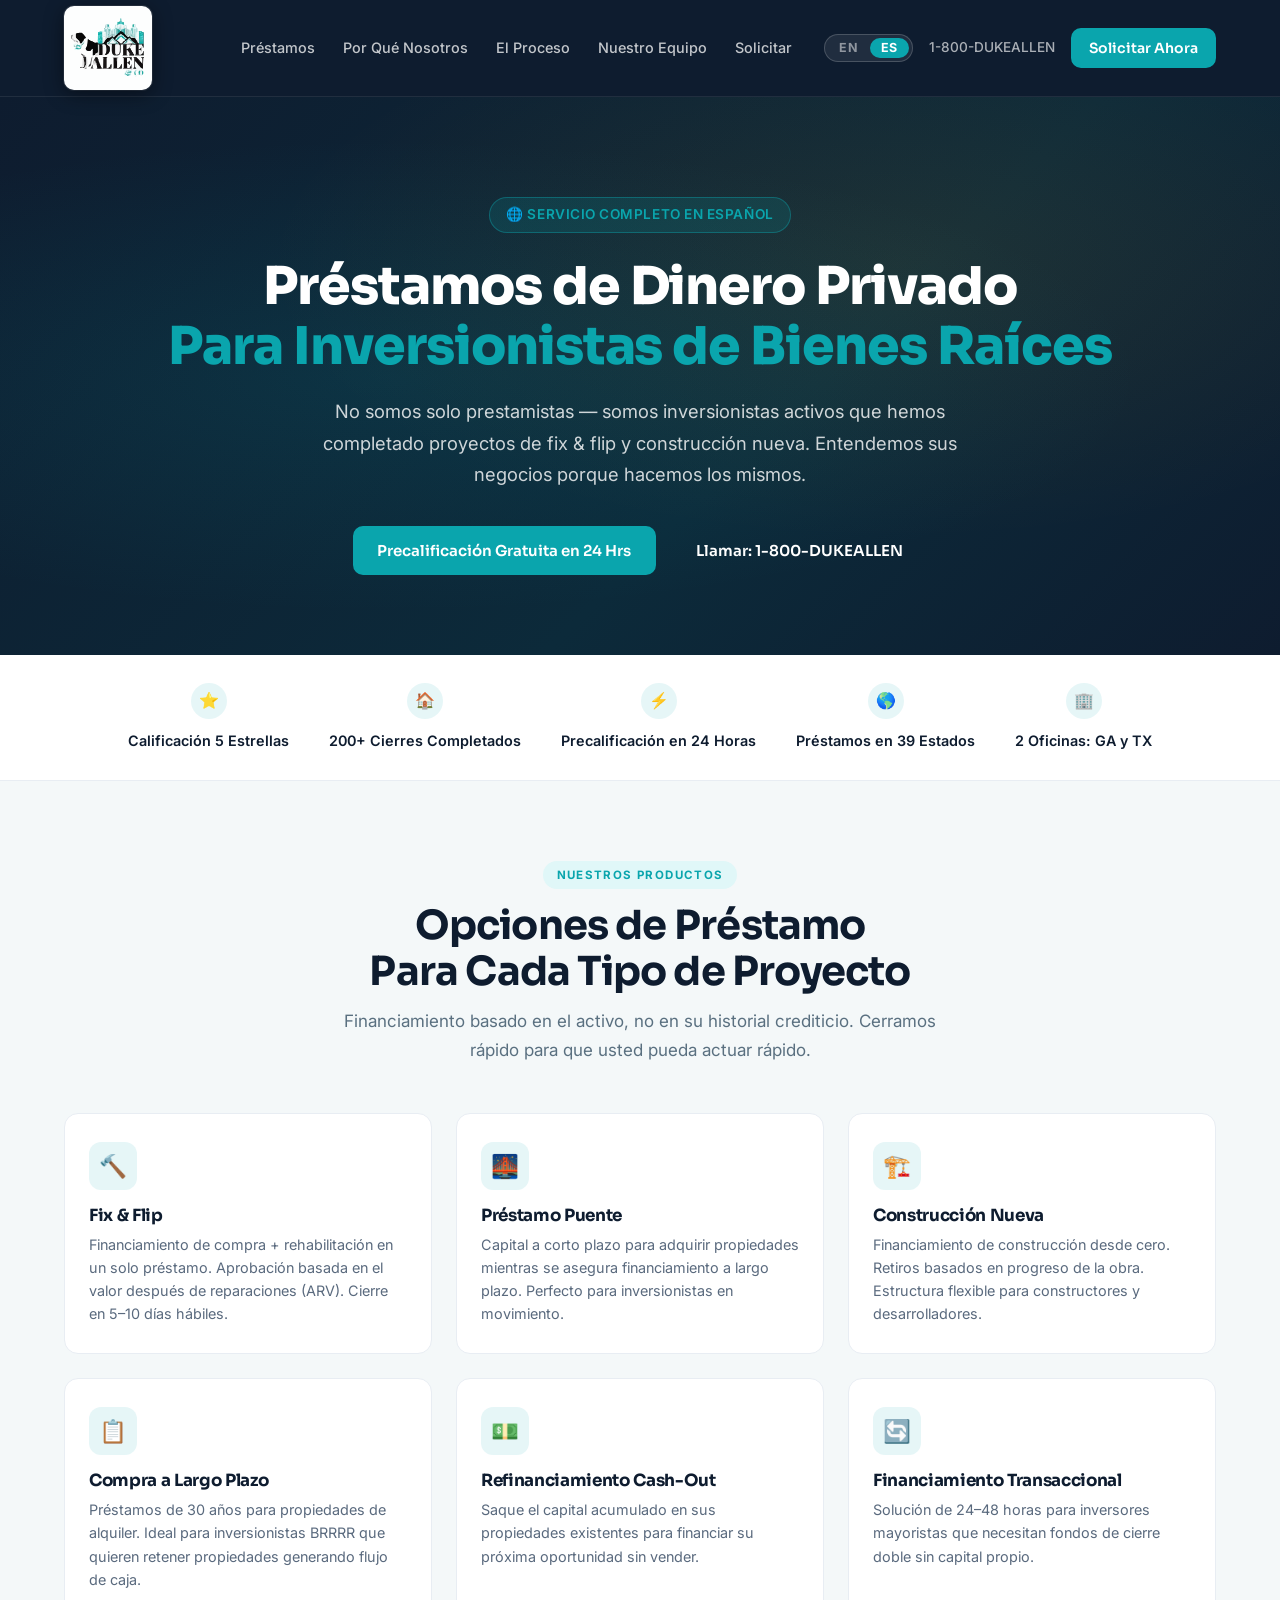
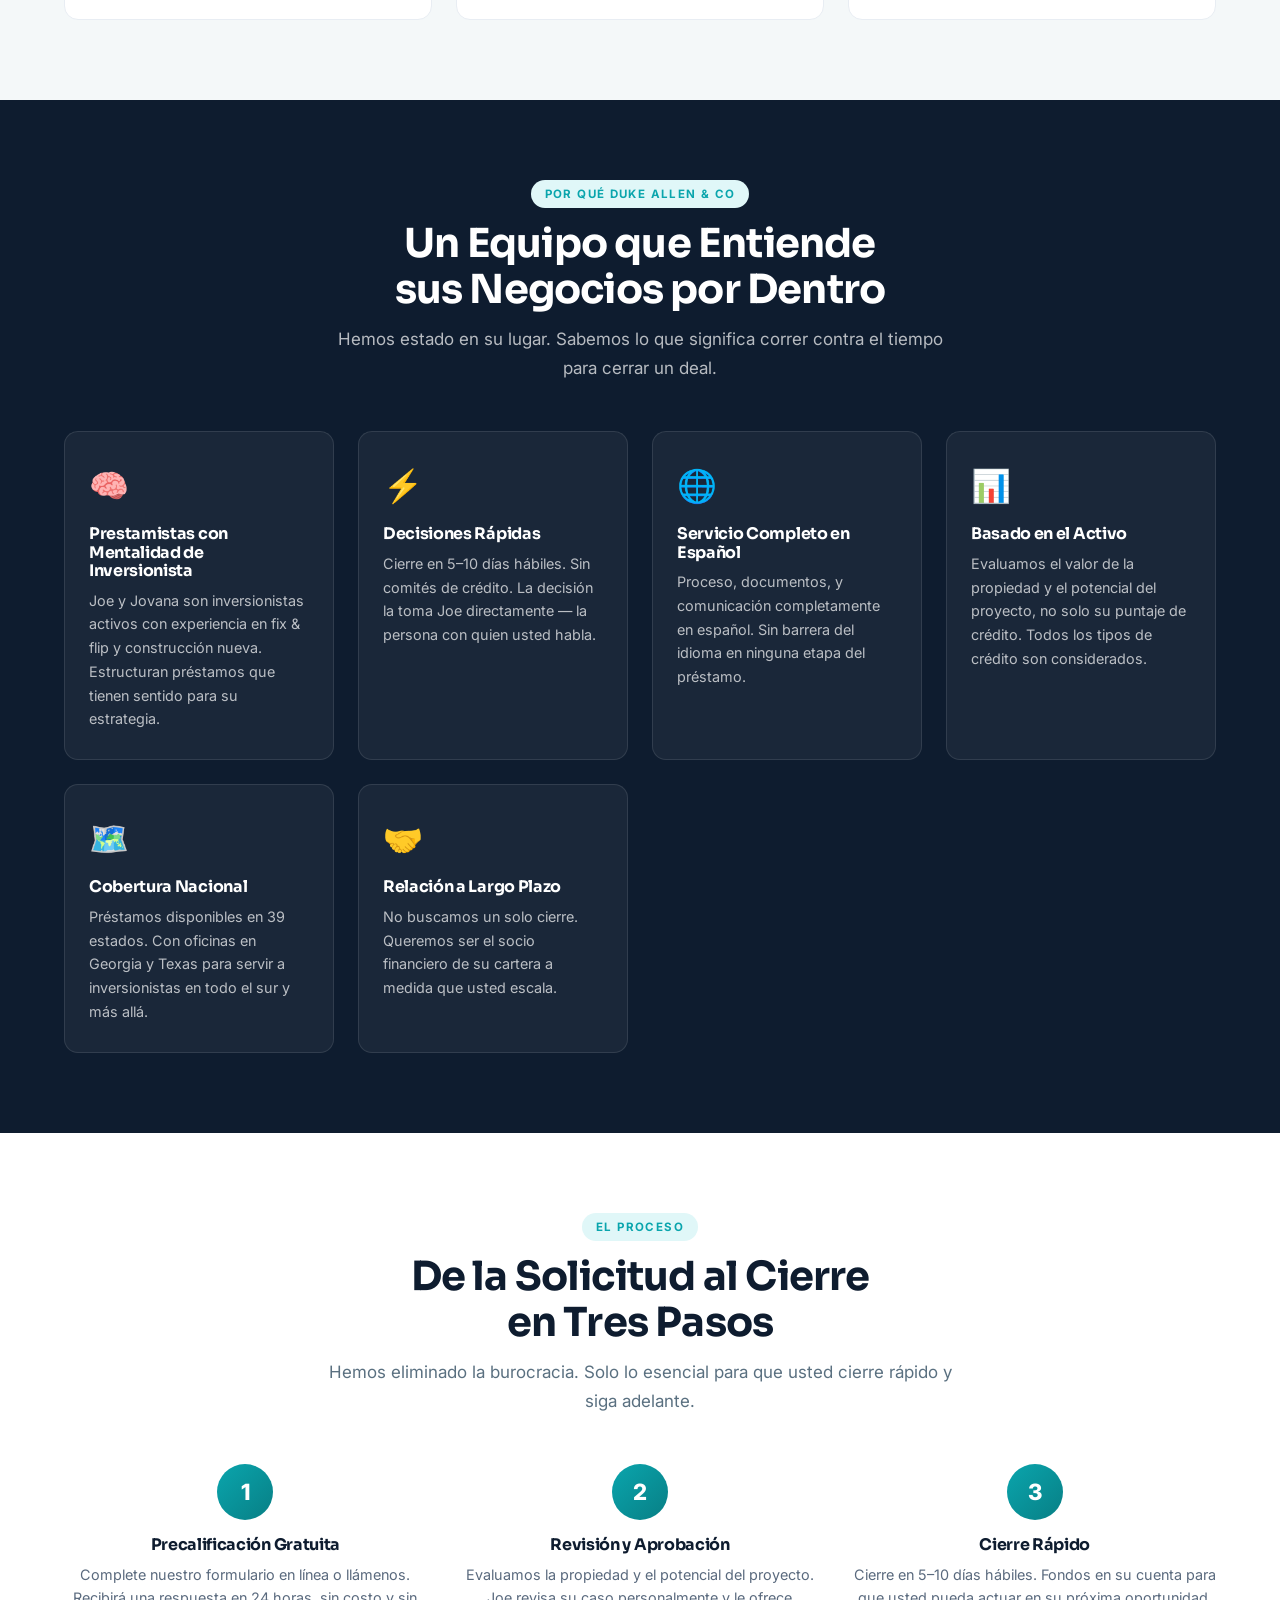
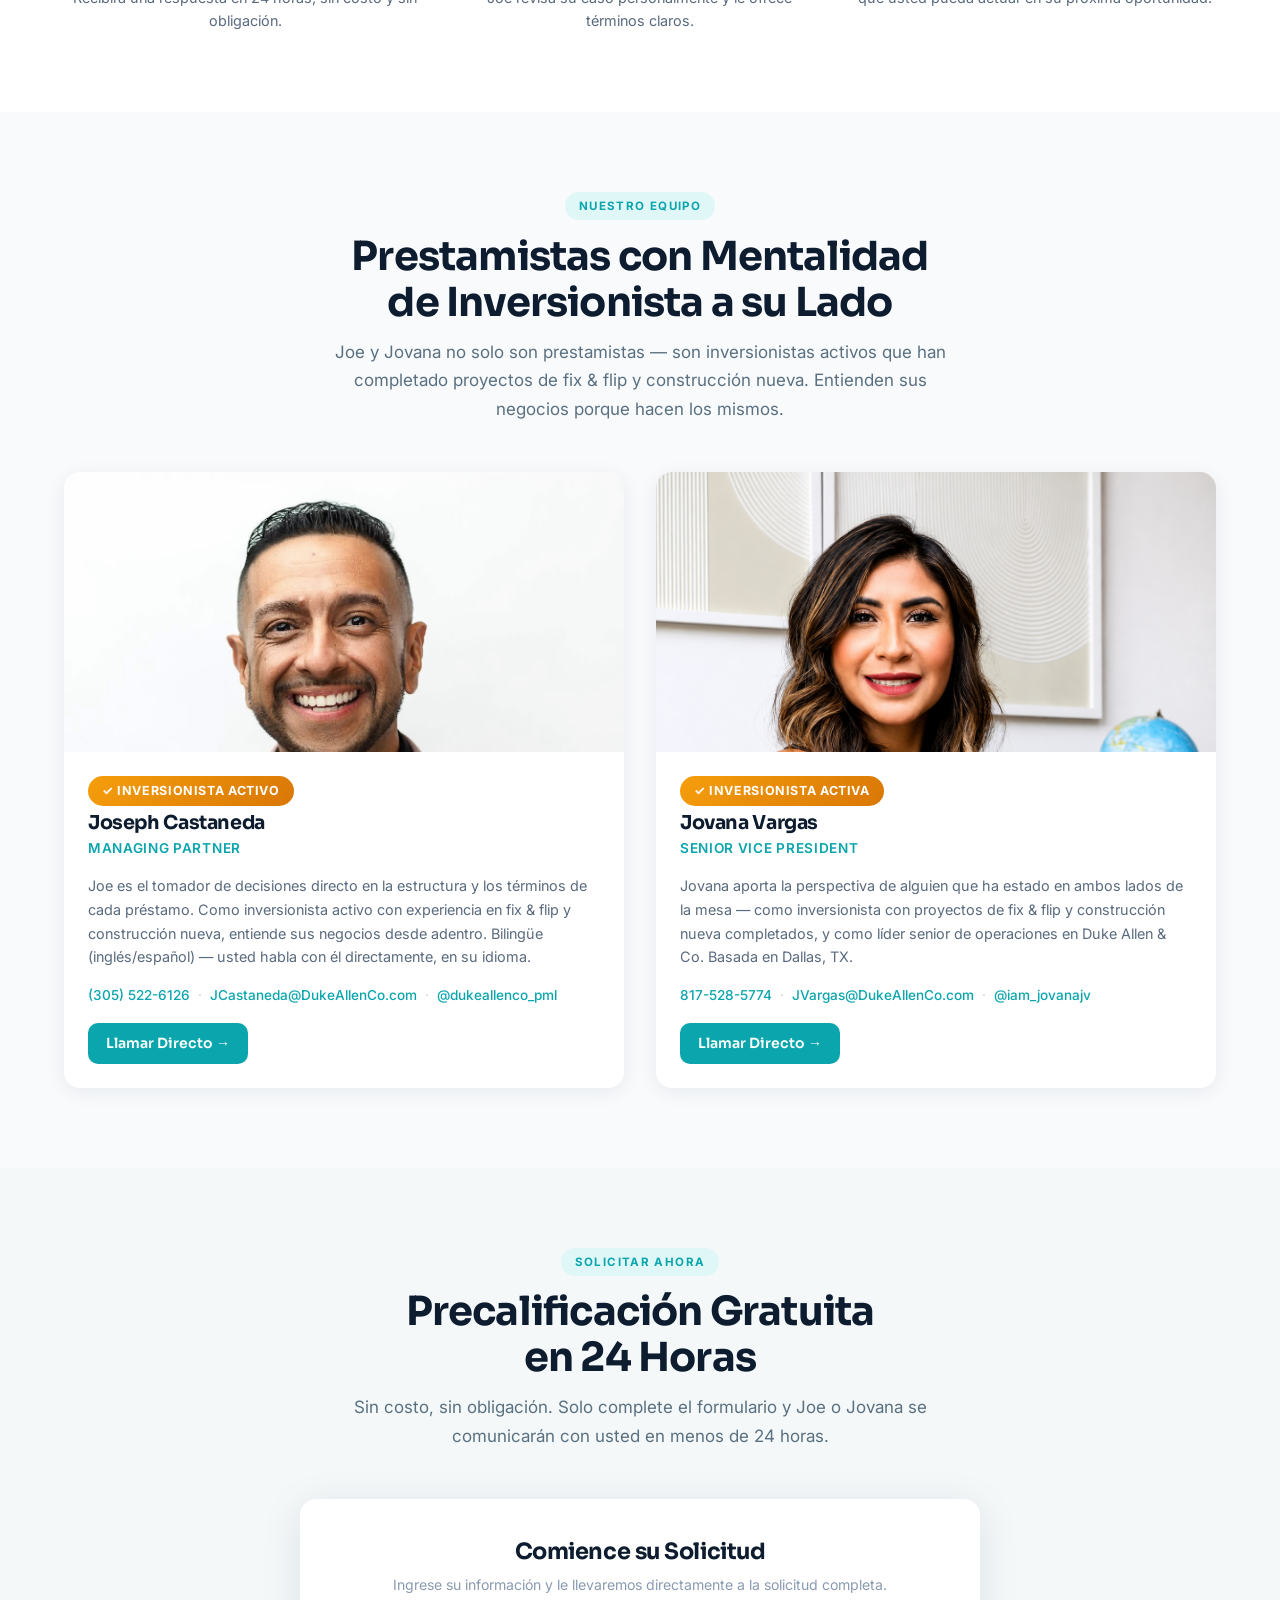
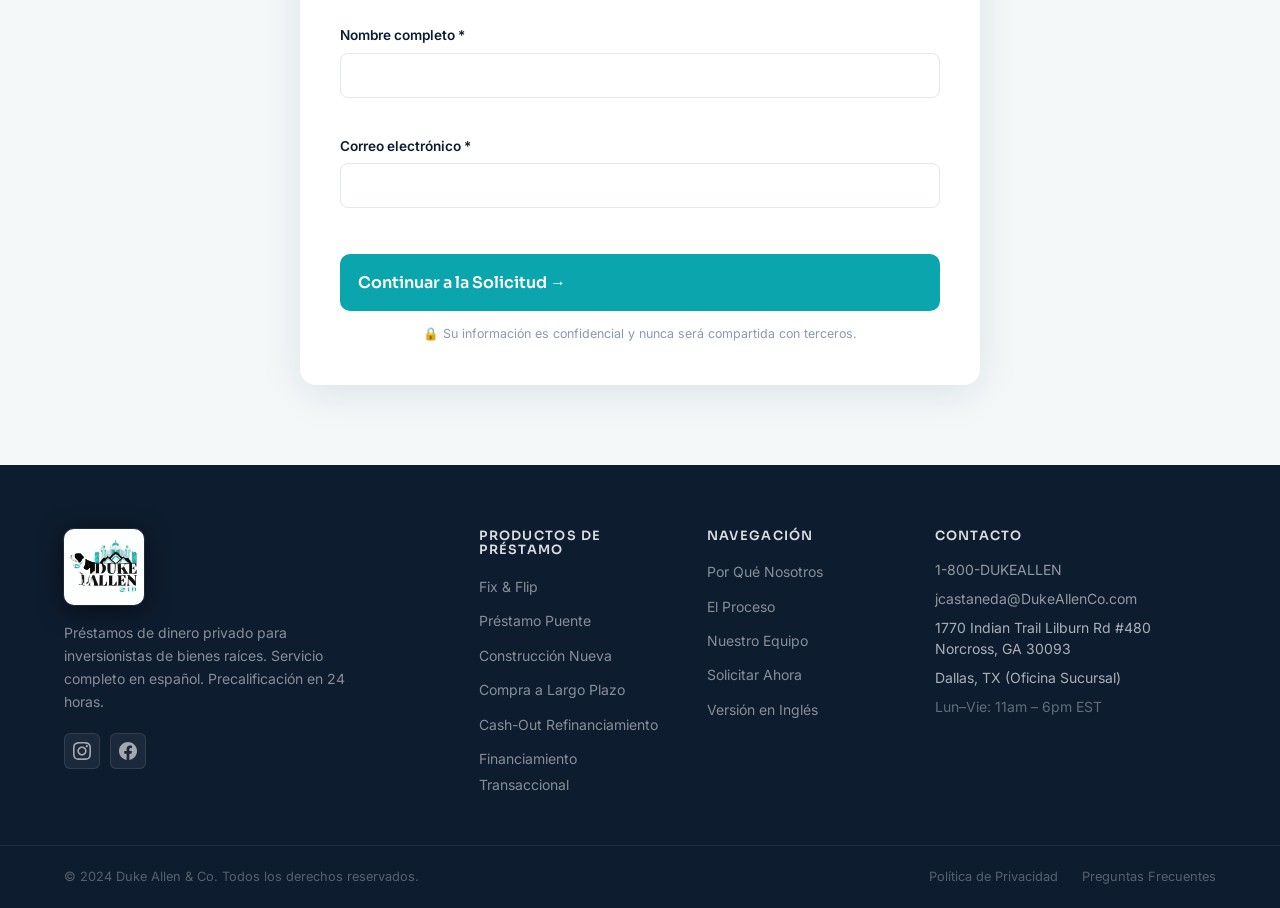
==== commit 88cdc615: "Add SVG logo and improve logo visibility in nav and footer - Replace logo.png with dukeallen_logo.sv" ====
--- a/espanol.html
+++ b/espanol.html
@@ -4,8 +4,8 @@
   <meta charset="UTF-8" />
   <meta name="viewport" content="width=device-width, initial-scale=1.0" />
   <title>Préstamos de Dinero Privado para Inversionistas | Duke Allen &amp; Co</title>
-  <link rel="icon" type="image/png" href="logo.png" />
-  <link rel="apple-touch-icon" href="logo.png" />
+  <link rel="icon" type="image/svg+xml" href="dukeallen_logo.svg" />
+  <link rel="apple-touch-icon" href="dukeallen_logo.svg" />
   <meta name="description" content="Préstamos de dinero privado para inversionistas de bienes raíces. Precalificación en 24 horas. Fix &amp; flip, construcción nueva, puente y más. Atención completa en español. Llame ahora." />
   <meta property="og:title" content="Préstamos de Dinero Privado para Inversionistas | Duke Allen &amp; Co" />
   <meta property="og:description" content="Prestamistas que también son inversionistas. Cierre rápido. Servicio completo en español. Precalificación gratuita en 24 horas." />
@@ -367,7 +367,7 @@
   <header class="site-header" id="site-header">
     <div class="container nav-container">
       <a href="/" class="logo" aria-label="Duke Allen &amp; Co Inicio">
-        <img src="logo.png" alt="Duke Allen &amp; Co — Prestamistas de Dinero Privado" class="logo-img" />
+        <img src="dukeallen_logo.svg" alt="Duke Allen &amp; Co — Prestamistas de Dinero Privado" class="logo-img" />
       </a>
 
       <nav class="main-nav" id="main-nav" aria-label="Navegación principal">
@@ -663,7 +663,7 @@
 
       <div class="footer-brand">
         <div class="footer-logo">
-          <img src="logo.png" alt="Duke Allen &amp; Co" class="logo-img logo-img--footer" />
+          <img src="dukeallen_logo.svg" alt="Duke Allen &amp; Co" class="logo-img logo-img--footer" />
         </div>
         <p class="footer-tagline">
           Préstamos de dinero privado para inversionistas de bienes raíces.
--- a/style.css
+++ b/style.css
@@ -156,7 +156,7 @@
   display: flex;
   align-items: center;
   gap: 2rem;
-  height: 5.5rem;
+  height: 6rem;
 }
 
 .logo {
@@ -166,20 +166,18 @@
   text-decoration: none;
 }
 .logo-img {
-  height: 72px;
+  height: 84px;
   width: auto;
-  /* White background logo on dark nav — white pill keeps it crisp */
-  background: #fff;
-  border-radius: 8px;
-  padding: 6px 12px;
   display: block;
-  /* Subtle shadow so logo lifts off the dark nav */
-  box-shadow: 0 2px 12px rgba(0,0,0,0.25);
+  border-radius: 10px;
+  /* Stronger shadow to lift white logo off dark nav */
+  box-shadow: 0 4px 20px rgba(0,0,0,0.45), 0 0 0 1px rgba(255,255,255,0.10);
 }
 .logo-img--footer {
-  height: 60px;
-  padding: 6px 12px;
+  height: 76px;
   margin-bottom: 0.75rem;
+  border-radius: 10px;
+  box-shadow: 0 4px 24px rgba(0,0,0,0.55), 0 0 0 1px rgba(255,255,255,0.12);
 }
 
 .main-nav {
@@ -1196,6 +1194,226 @@
 }
 .fade-in-delay { transition-delay: 0.15s; }
 
+/* === FIX & FLIP CALCULATOR === */
+.calc-layout {
+  display: grid;
+  grid-template-columns: 1fr;
+  gap: 1.5rem;
+  max-width: 960px;
+  margin: 0 auto;
+}
+
+.calc-inputs-card {
+  background: var(--color-surface);
+  border: 1.5px solid var(--color-border);
+  border-radius: var(--radius-xl);
+  padding: 2rem;
+}
+
+.calc-card-title {
+  font-size: 1.125rem;
+  color: var(--color-dark);
+  margin-bottom: 1.5rem;
+}
+
+.calc-input-group {
+  display: flex;
+  flex-direction: column;
+  gap: 0.4rem;
+  margin-bottom: 1.1rem;
+}
+
+.calc-input-group label {
+  font-size: 0.8rem;
+  font-weight: 600;
+  color: var(--color-text-muted);
+  text-transform: uppercase;
+  letter-spacing: 0.05em;
+}
+
+.calc-input-wrap {
+  display: flex;
+  align-items: center;
+  border: 1.5px solid var(--color-border);
+  border-radius: var(--radius-md);
+  background: var(--color-light);
+  overflow: hidden;
+  transition: border-color 0.2s, background 0.2s;
+}
+
+.calc-input-wrap:focus-within {
+  border-color: var(--color-primary);
+  background: var(--color-primary-light);
+}
+
+.calc-prefix,
+.calc-suffix {
+  padding: 0.65rem 0.75rem;
+  font-size: 0.9rem;
+  font-weight: 600;
+  color: var(--color-text-muted);
+  background: rgba(0,0,0,0.03);
+  flex-shrink: 0;
+}
+
+.calc-prefix { border-right: 1.5px solid var(--color-border); }
+.calc-suffix  { border-left:  1.5px solid var(--color-border); }
+
+.calc-input-wrap input {
+  width: 100%;
+  padding: 0.65rem 0.85rem;
+  border: none;
+  background: transparent;
+  font-size: 0.95rem;
+  font-weight: 600;
+  color: var(--color-dark);
+  outline: none;
+  font-family: var(--font-heading);
+  -moz-appearance: textfield;
+}
+.calc-input-wrap input::-webkit-outer-spin-button,
+.calc-input-wrap input::-webkit-inner-spin-button { -webkit-appearance: none; margin: 0; }
+
+.calc-input-row {
+  display: grid;
+  grid-template-columns: 1fr 1fr;
+  gap: 1rem;
+}
+
+.calc-term-options {
+  display: flex;
+  gap: 0.5rem;
+}
+
+.calc-term-btn {
+  flex: 1;
+  padding: 0.6rem 0;
+  border: 1.5px solid var(--color-border);
+  border-radius: var(--radius-md);
+  background: var(--color-light);
+  font-size: 0.875rem;
+  font-weight: 600;
+  color: var(--color-text-muted);
+  transition: all 0.2s;
+  cursor: pointer;
+}
+
+.calc-term-btn:hover {
+  border-color: var(--color-primary);
+  color: var(--color-primary);
+}
+
+.calc-term-btn.active {
+  background: var(--color-primary);
+  border-color: var(--color-primary);
+  color: #fff;
+}
+
+/* Results panel */
+.calc-results-card {
+  background: var(--color-dark);
+  border-radius: var(--radius-xl);
+  padding: 2rem;
+  display: flex;
+  flex-direction: column;
+}
+
+.calc-verdict-bar {
+  display: flex;
+  align-items: center;
+  gap: 0.75rem;
+  padding: 0.75rem 1rem;
+  border-radius: var(--radius-md);
+  background: rgba(10,165,173,0.15);
+  border: 1px solid rgba(10,165,173,0.3);
+  margin-bottom: 1.75rem;
+  transition: background 0.3s, border-color 0.3s;
+}
+.calc-verdict-bar.warn {
+  background: rgba(245,158,11,0.15);
+  border-color: rgba(245,158,11,0.35);
+}
+.calc-verdict-bar.bad {
+  background: rgba(248,113,113,0.12);
+  border-color: rgba(248,113,113,0.3);
+}
+
+.calc-verdict-icon { font-size: 1.25rem; line-height: 1; }
+
+.calc-verdict-label {
+  font-family: var(--font-heading);
+  font-weight: 700;
+  font-size: 1rem;
+  color: var(--color-primary);
+  transition: color 0.3s;
+}
+.calc-verdict-bar.warn .calc-verdict-label { color: var(--color-accent); }
+.calc-verdict-bar.bad  .calc-verdict-label { color: #f87171; }
+
+.calc-metrics {
+  flex: 1;
+  display: flex;
+  flex-direction: column;
+  margin-bottom: 1.75rem;
+}
+
+.calc-metric {
+  display: flex;
+  justify-content: space-between;
+  align-items: center;
+  padding: 0.75rem 0;
+  border-bottom: 1px solid rgba(255,255,255,0.06);
+}
+.calc-metric:last-child { border-bottom: none; }
+
+.calc-metric-label {
+  font-size: 0.85rem;
+  color: rgba(255,255,255,0.55);
+}
+
+.calc-metric-value {
+  font-family: var(--font-heading);
+  font-size: 1.125rem;
+  font-weight: 700;
+  color: #fff;
+  transition: color 0.3s;
+}
+.calc-metric-value.primary { color: var(--color-primary); }
+.calc-metric-value.accent  { color: var(--color-accent); }
+.calc-metric-value.danger  { color: #f87171; }
+
+.ltv-value-wrap {
+  display: flex;
+  align-items: center;
+  gap: 0.5rem;
+}
+.ltv-flag-badge {
+  font-size: 0.68rem;
+  font-weight: 700;
+  letter-spacing: 0.02em;
+  background: rgba(248,113,113,0.18);
+  color: #f87171;
+  border: 1px solid rgba(248,113,113,0.4);
+  padding: 0.15rem 0.45rem;
+  border-radius: 4px;
+  white-space: nowrap;
+}
+
+.calc-metric-divider {
+  height: 1px;
+  background: rgba(255,255,255,0.1);
+  margin: 0.35rem 0;
+}
+
+.calc-cta { font-size: 1rem; margin-bottom: 0.85rem; }
+
+.calc-disclaimer {
+  font-size: 0.72rem;
+  color: rgba(255,255,255,0.3);
+  text-align: center;
+  line-height: 1.5;
+}
+
 /* === MEDIA QUERIES === */
 @media (min-width: 640px) {
   .loans-grid          { grid-template-columns: repeat(2, 1fr); }
@@ -1213,6 +1431,7 @@
   .why-grid            { grid-template-columns: repeat(3, 1fr); }
   .testimonials-grid   { grid-template-columns: repeat(3, 1fr); }
   .resources-grid      { grid-template-columns: repeat(3, 1fr); }
+  .calc-layout         { grid-template-columns: 1fr 1fr; }
   .process-steps {
     grid-template-columns: 1fr auto 1fr auto 1fr;
     gap: 0.5rem;
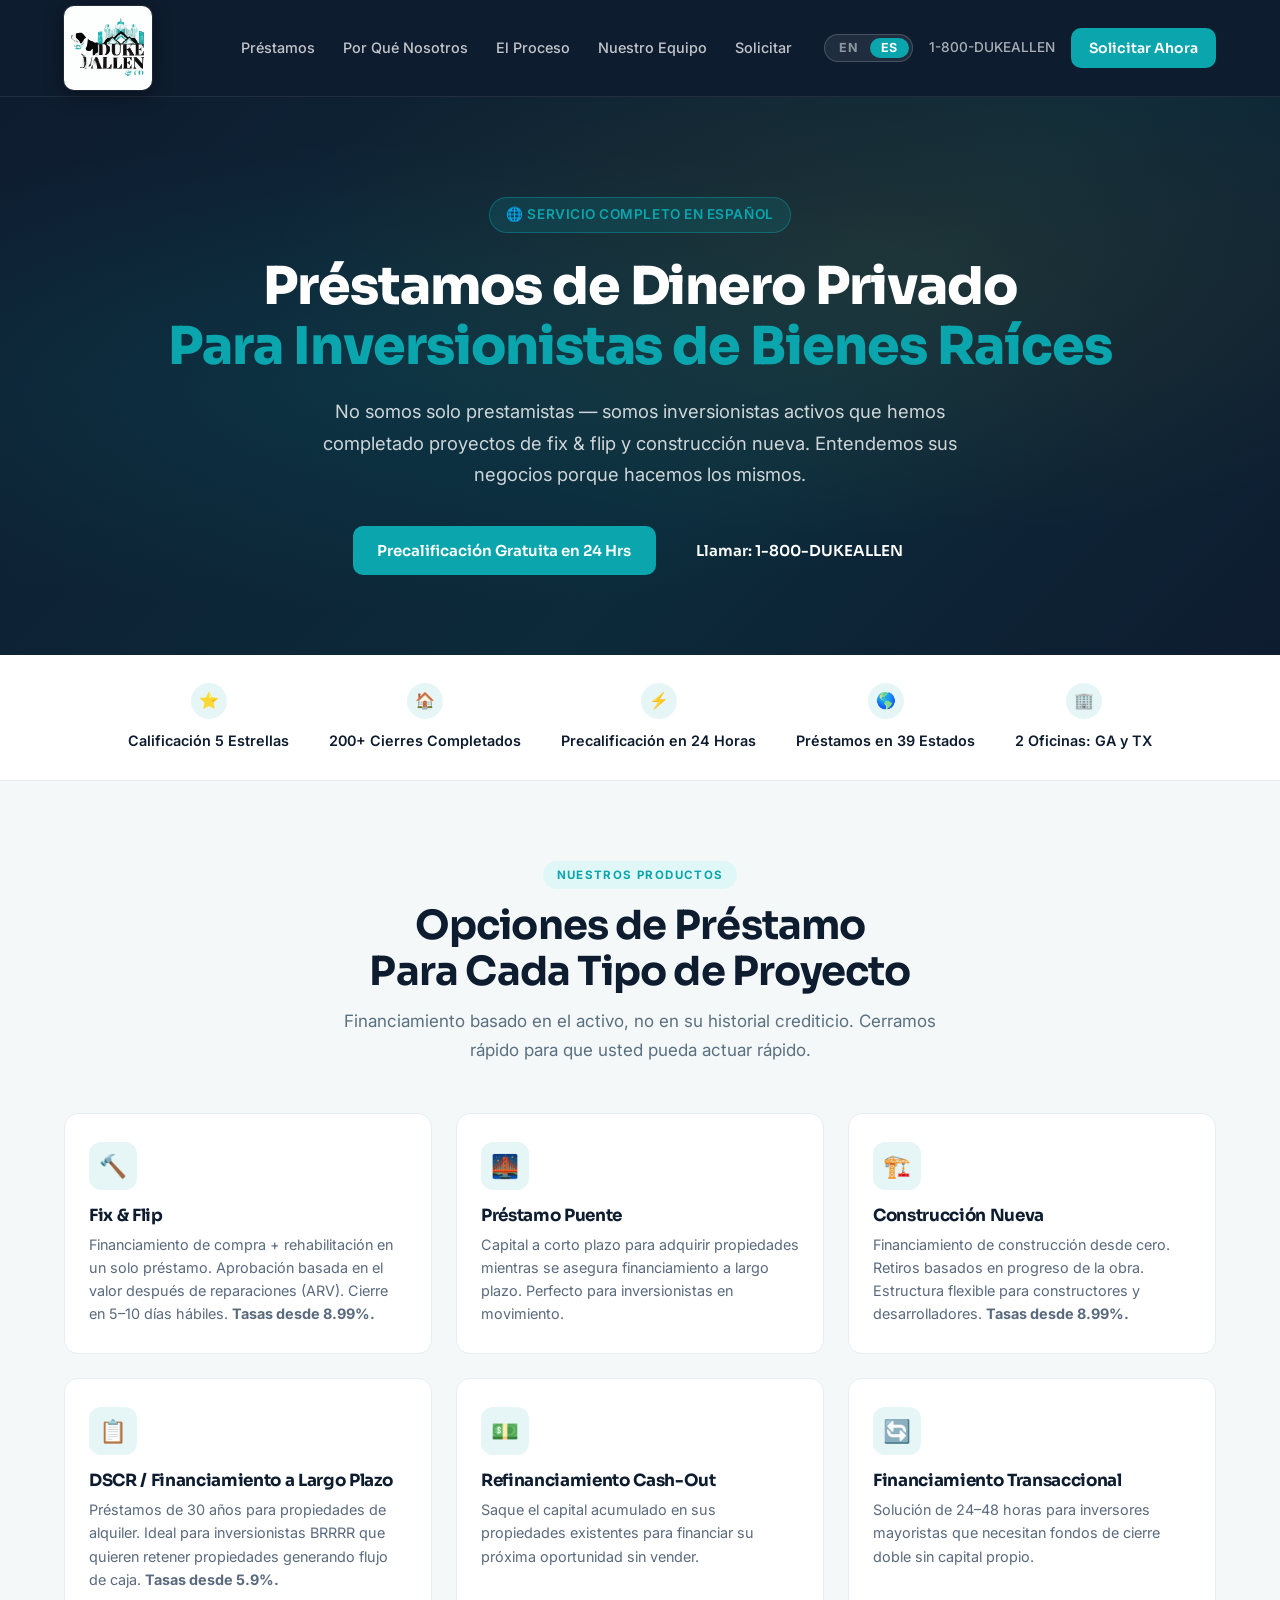
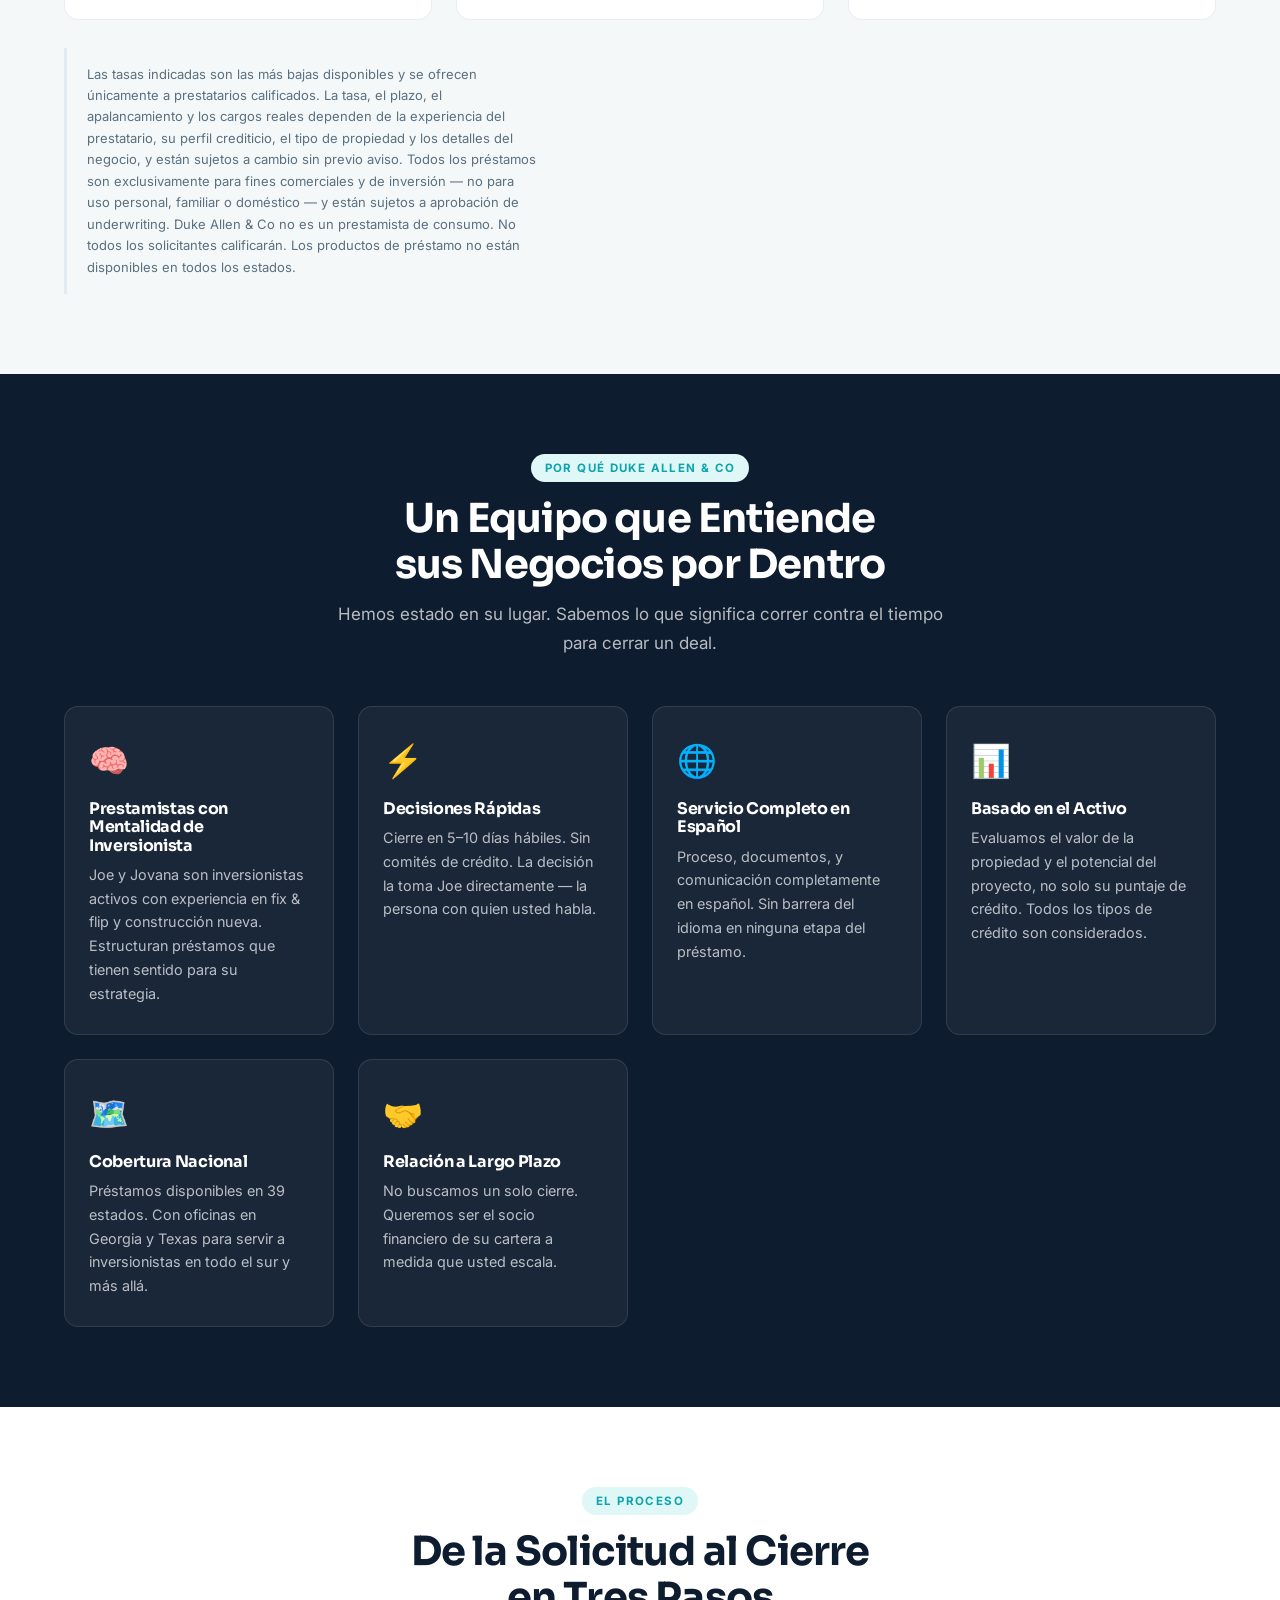
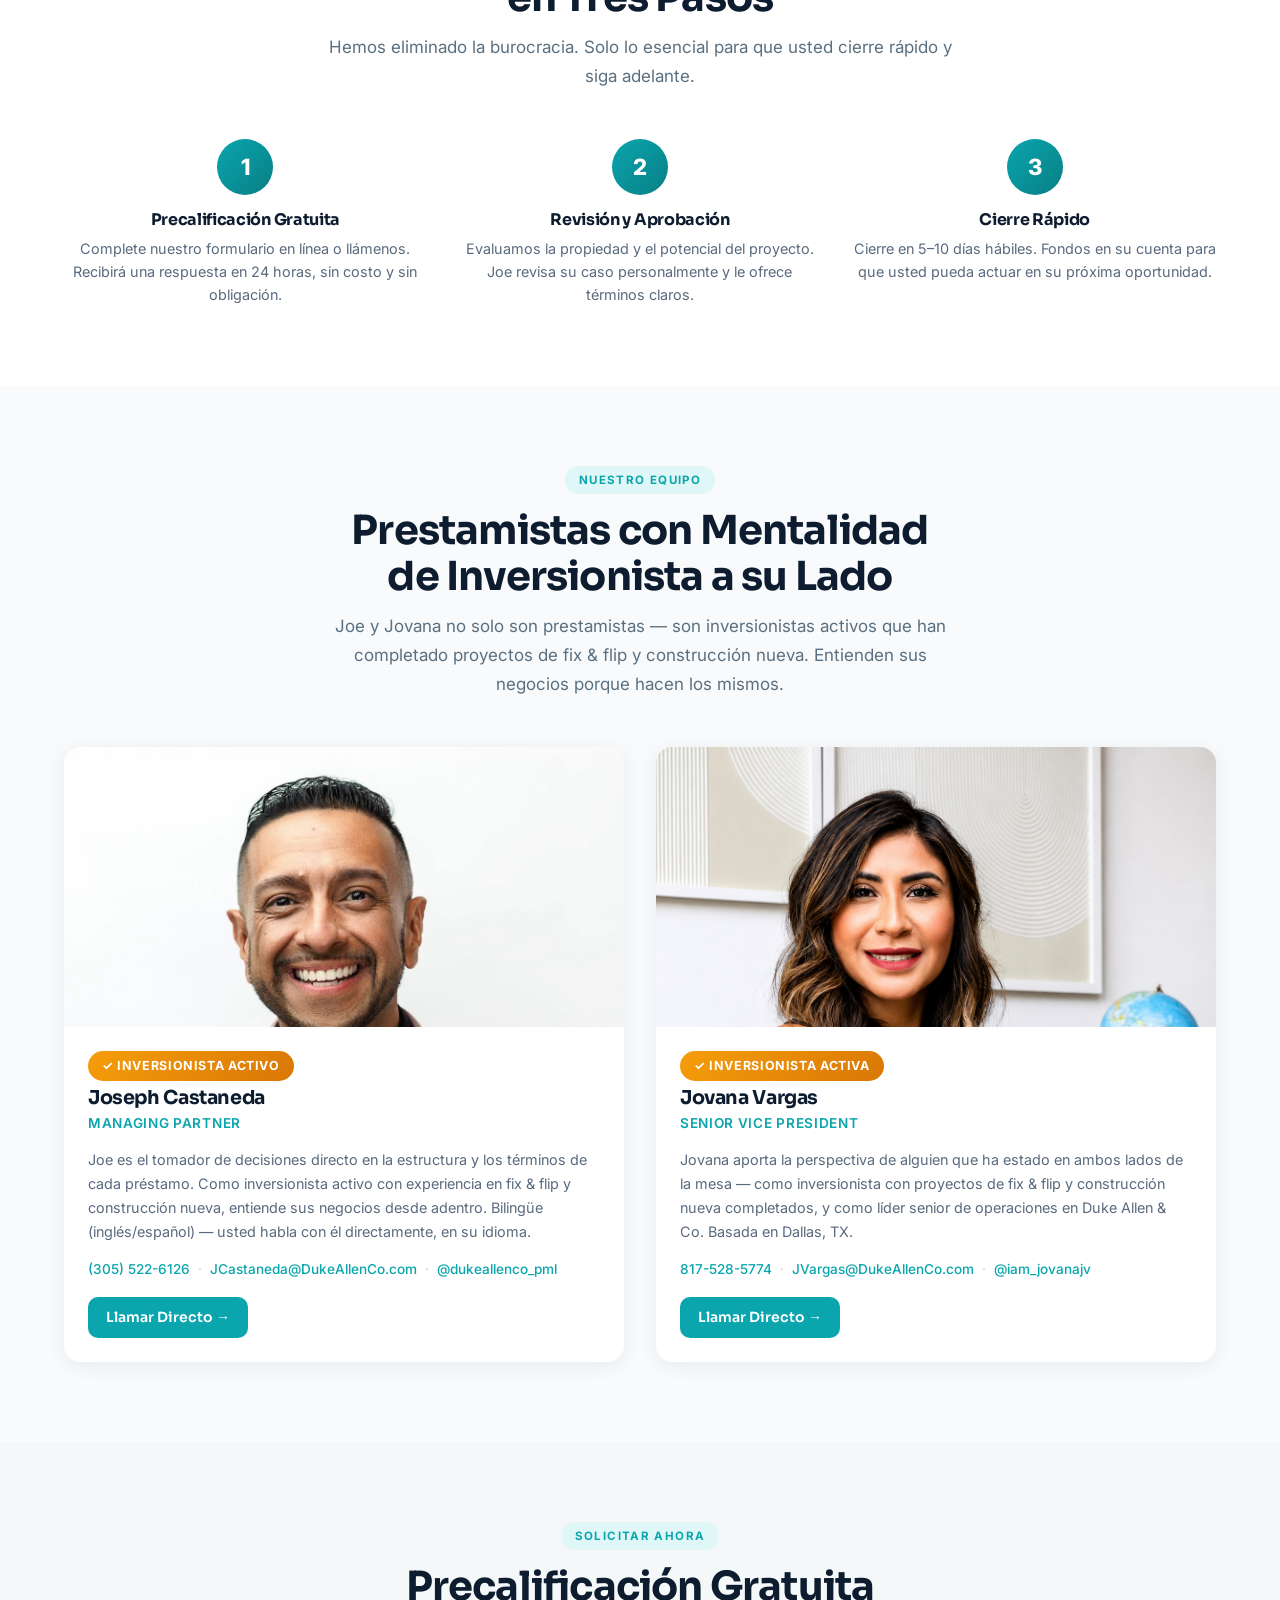
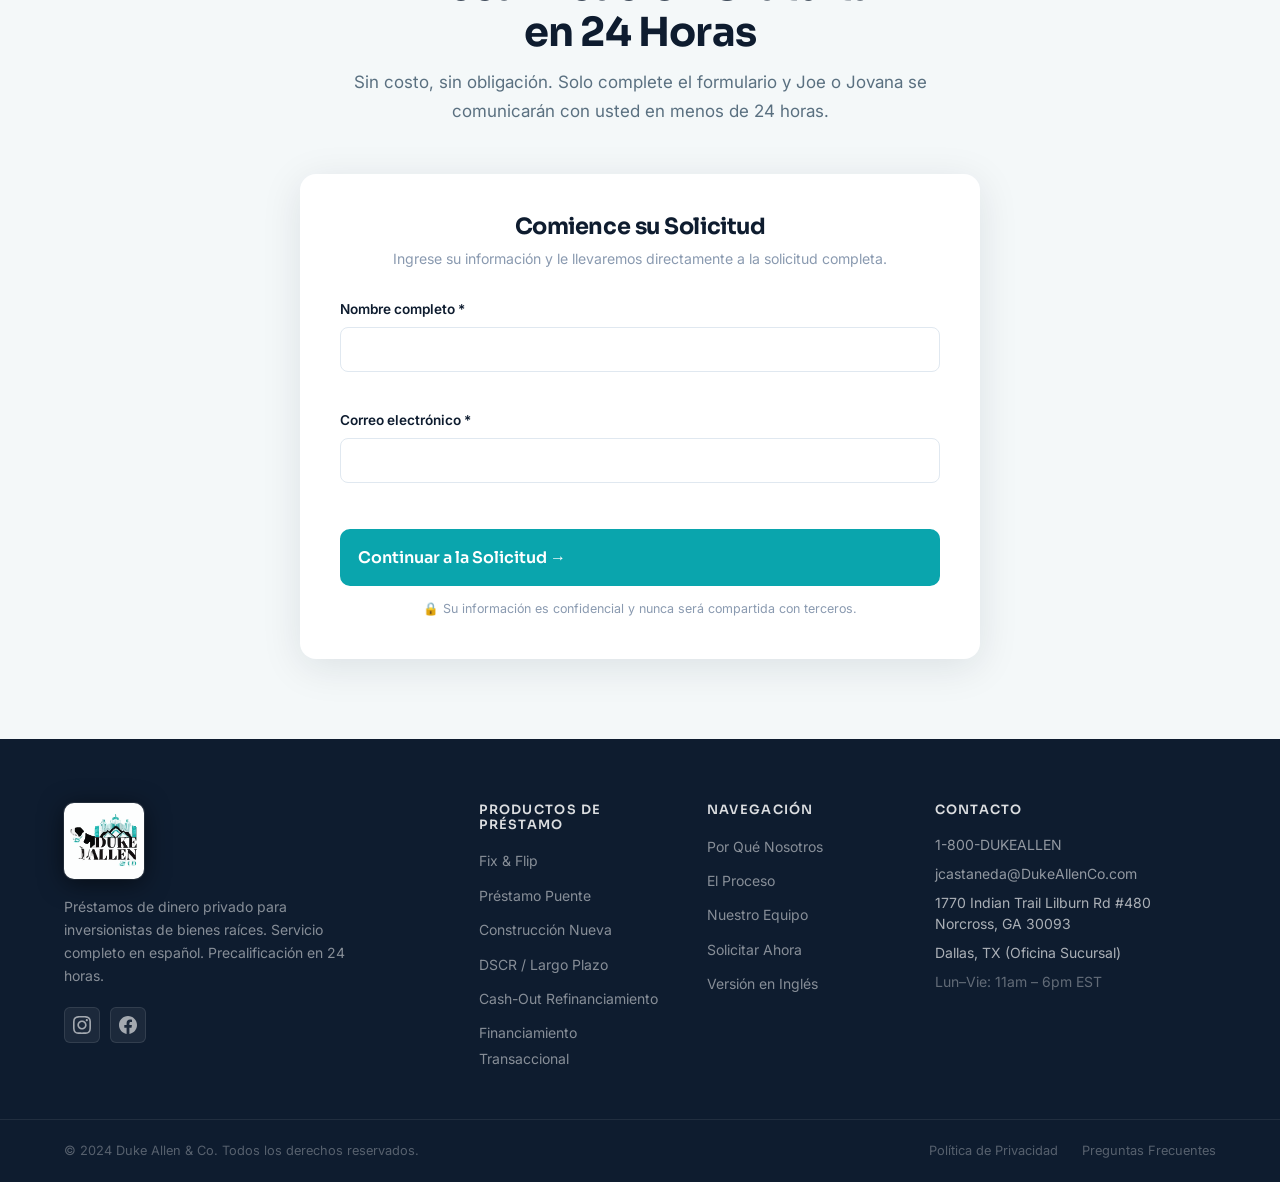
==== commit 52fcd5d3: "Add starting rates to loan cards and rename Long Term to DSCR - Fix & Flip and New Construction: "Ra" ====
--- a/espanol.html
+++ b/espanol.html
@@ -468,7 +468,7 @@
           <div class="loan-card-es fade-in">
             <div class="loan-icon-es">🔨</div>
             <h3>Fix &amp; Flip</h3>
-            <p>Financiamiento de compra + rehabilitación en un solo préstamo. Aprobación basada en el valor después de reparaciones (ARV). Cierre en 5–10 días hábiles.</p>
+            <p>Financiamiento de compra + rehabilitación en un solo préstamo. Aprobación basada en el valor después de reparaciones (ARV). Cierre en 5–10 días hábiles. <strong>Tasas desde 8.99%.</strong></p>
           </div>
           <div class="loan-card-es fade-in">
             <div class="loan-icon-es">🌉</div>
@@ -478,12 +478,12 @@
           <div class="loan-card-es fade-in">
             <div class="loan-icon-es">🏗️</div>
             <h3>Construcción Nueva</h3>
-            <p>Financiamiento de construcción desde cero. Retiros basados en progreso de la obra. Estructura flexible para constructores y desarrolladores.</p>
+            <p>Financiamiento de construcción desde cero. Retiros basados en progreso de la obra. Estructura flexible para constructores y desarrolladores. <strong>Tasas desde 8.99%.</strong></p>
           </div>
           <div class="loan-card-es fade-in">
             <div class="loan-icon-es">📋</div>
-            <h3>Compra a Largo Plazo</h3>
-            <p>Préstamos de 30 años para propiedades de alquiler. Ideal para inversionistas BRRRR que quieren retener propiedades generando flujo de caja.</p>
+            <h3>DSCR / Financiamiento a Largo Plazo</h3>
+            <p>Préstamos de 30 años para propiedades de alquiler. Ideal para inversionistas BRRRR que quieren retener propiedades generando flujo de caja. <strong>Tasas desde 5.9%.</strong></p>
           </div>
           <div class="loan-card-es fade-in">
             <div class="loan-icon-es">💵</div>
@@ -496,6 +496,17 @@
             <p>Solución de 24–48 horas para inversores mayoristas que necesitan fondos de cierre doble sin capital propio.</p>
           </div>
         </div>
+
+        <p class="rate-disclaimer fade-in">
+          Las tasas indicadas son las más bajas disponibles y se ofrecen únicamente a prestatarios
+          calificados. La tasa, el plazo, el apalancamiento y los cargos reales dependen de la
+          experiencia del prestatario, su perfil crediticio, el tipo de propiedad y los detalles
+          del negocio, y están sujetos a cambio sin previo aviso. Todos los préstamos son
+          exclusivamente para fines comerciales y de inversión — no para uso personal, familiar
+          o doméstico — y están sujetos a aprobación de underwriting. Duke Allen &amp; Co no es un
+          prestamista de consumo. No todos los solicitantes calificarán. Los productos de préstamo
+          no están disponibles en todos los estados.
+        </p>
       </div>
     </section>
 
@@ -685,7 +696,7 @@
           <li><a href="#prestamos">Fix &amp; Flip</a></li>
           <li><a href="#prestamos">Préstamo Puente</a></li>
           <li><a href="#prestamos">Construcción Nueva</a></li>
-          <li><a href="#prestamos">Compra a Largo Plazo</a></li>
+          <li><a href="#prestamos">DSCR / Largo Plazo</a></li>
           <li><a href="#prestamos">Cash-Out Refinanciamiento</a></li>
           <li><a href="#prestamos">Financiamiento Transaccional</a></li>
         </ul>
--- a/style.css
+++ b/style.css
@@ -669,6 +669,16 @@
   transition: color 0.2s;
 }
 .loan-cta:hover { color: var(--color-primary-dark); }
+
+.rate-disclaimer {
+  margin-top: 1.75rem;
+  padding: 1rem 1.25rem;
+  border-left: 3px solid var(--color-border);
+  font-size: 0.8125rem;
+  line-height: 1.65;
+  color: var(--color-text-muted);
+  max-width: 62ch;
+}
 
 /* === WHY US === */
 .why-grid {
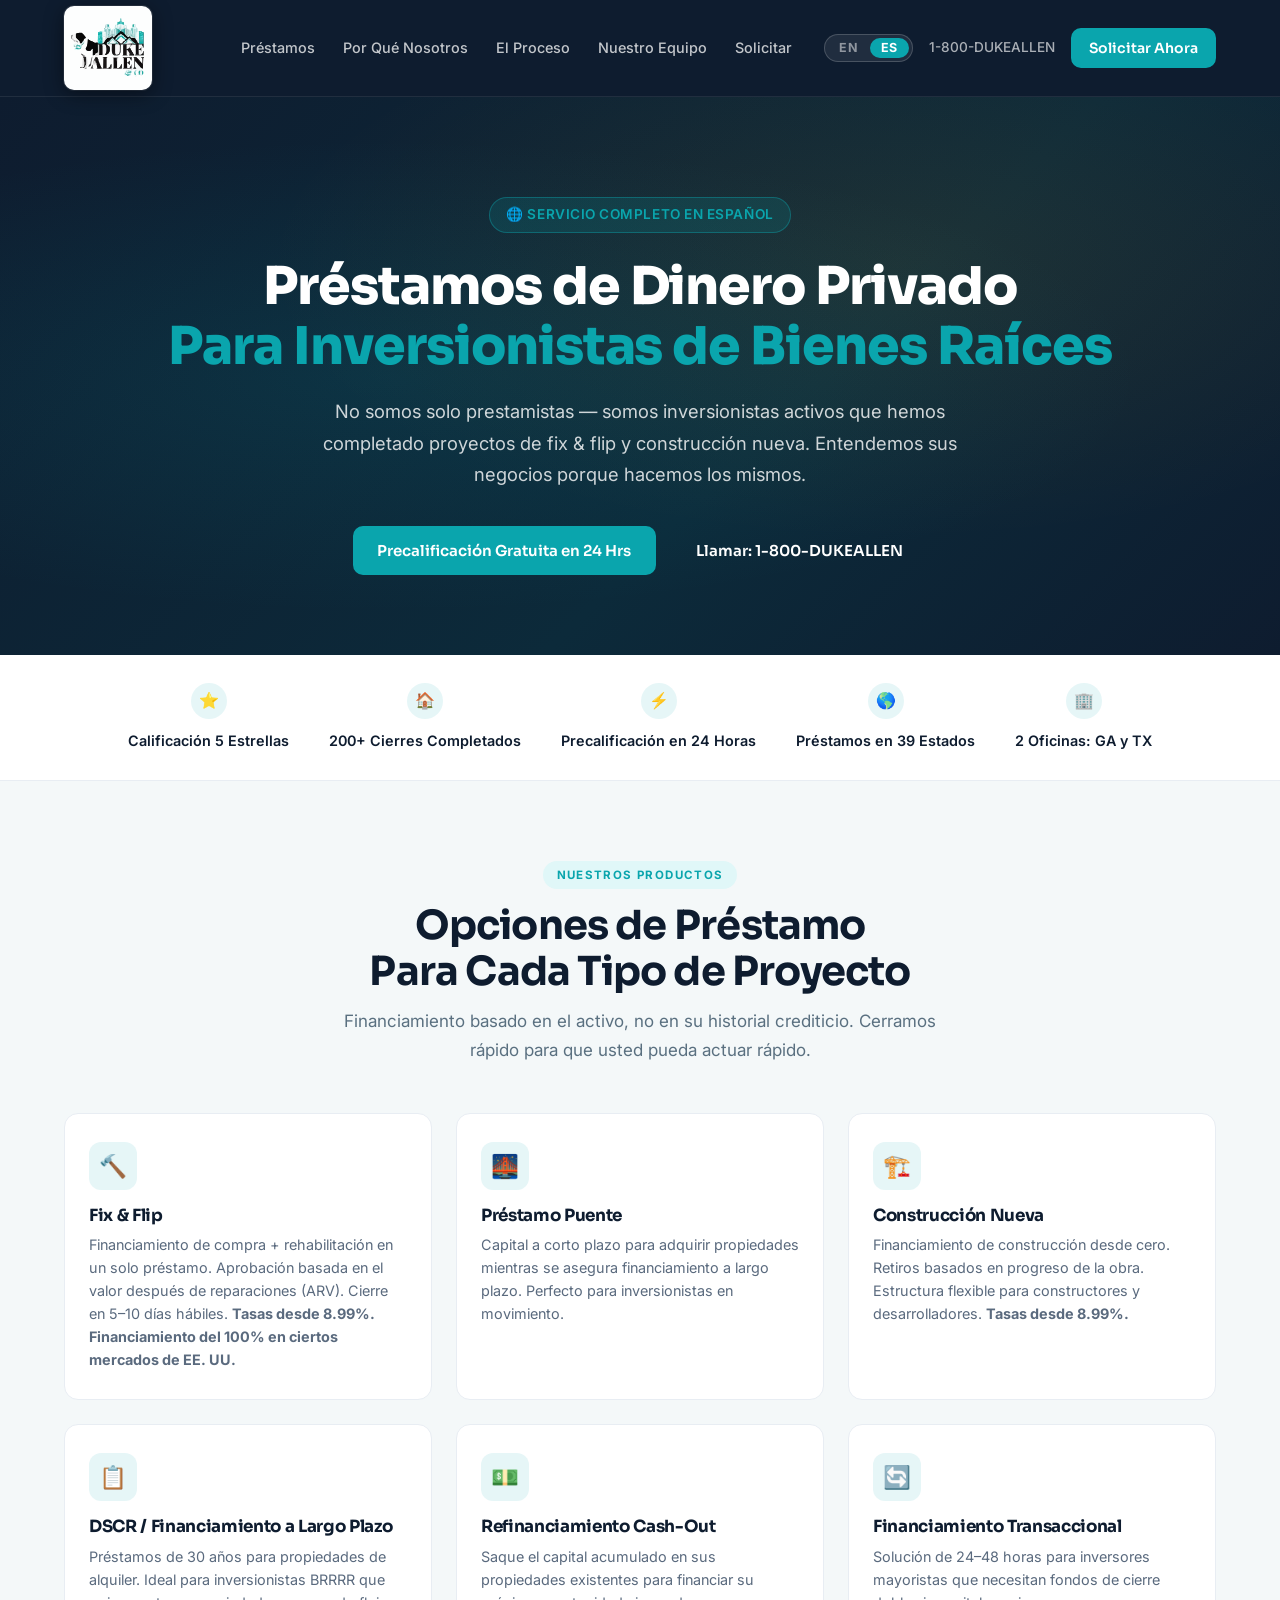
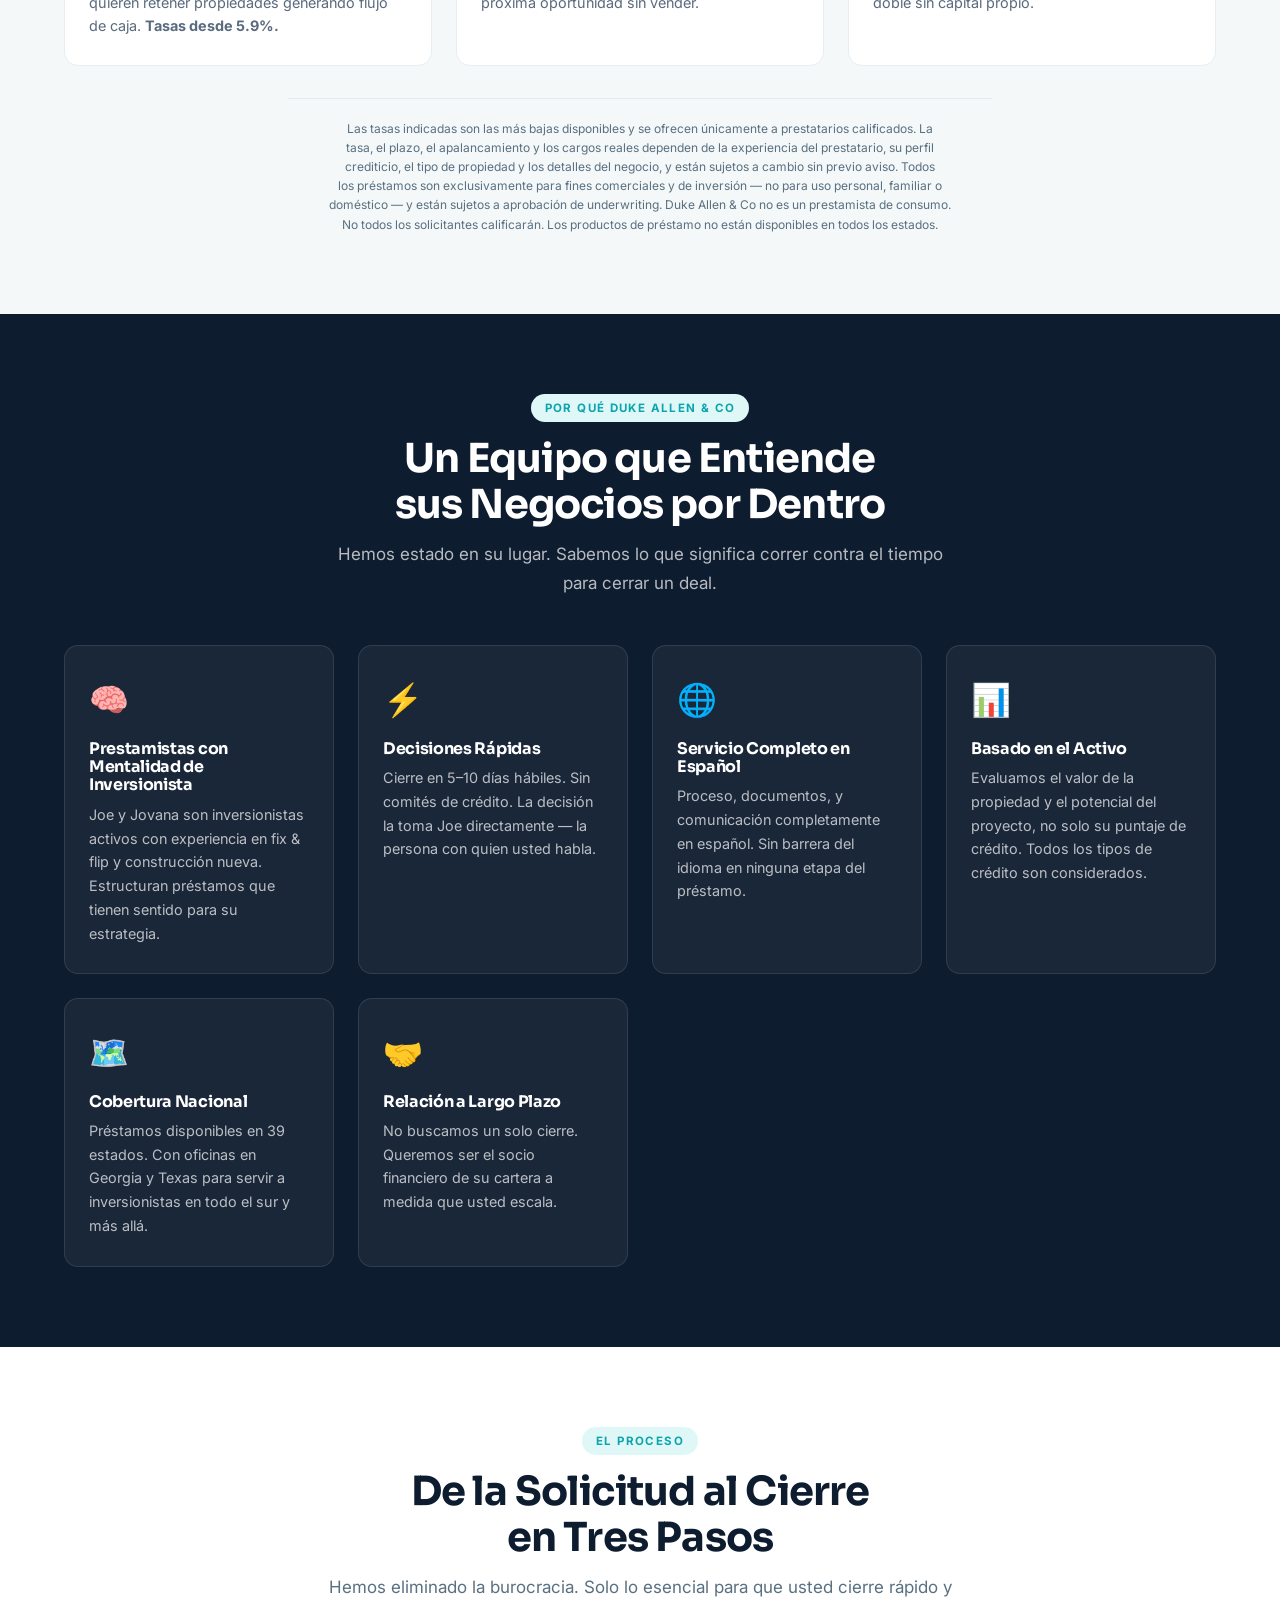
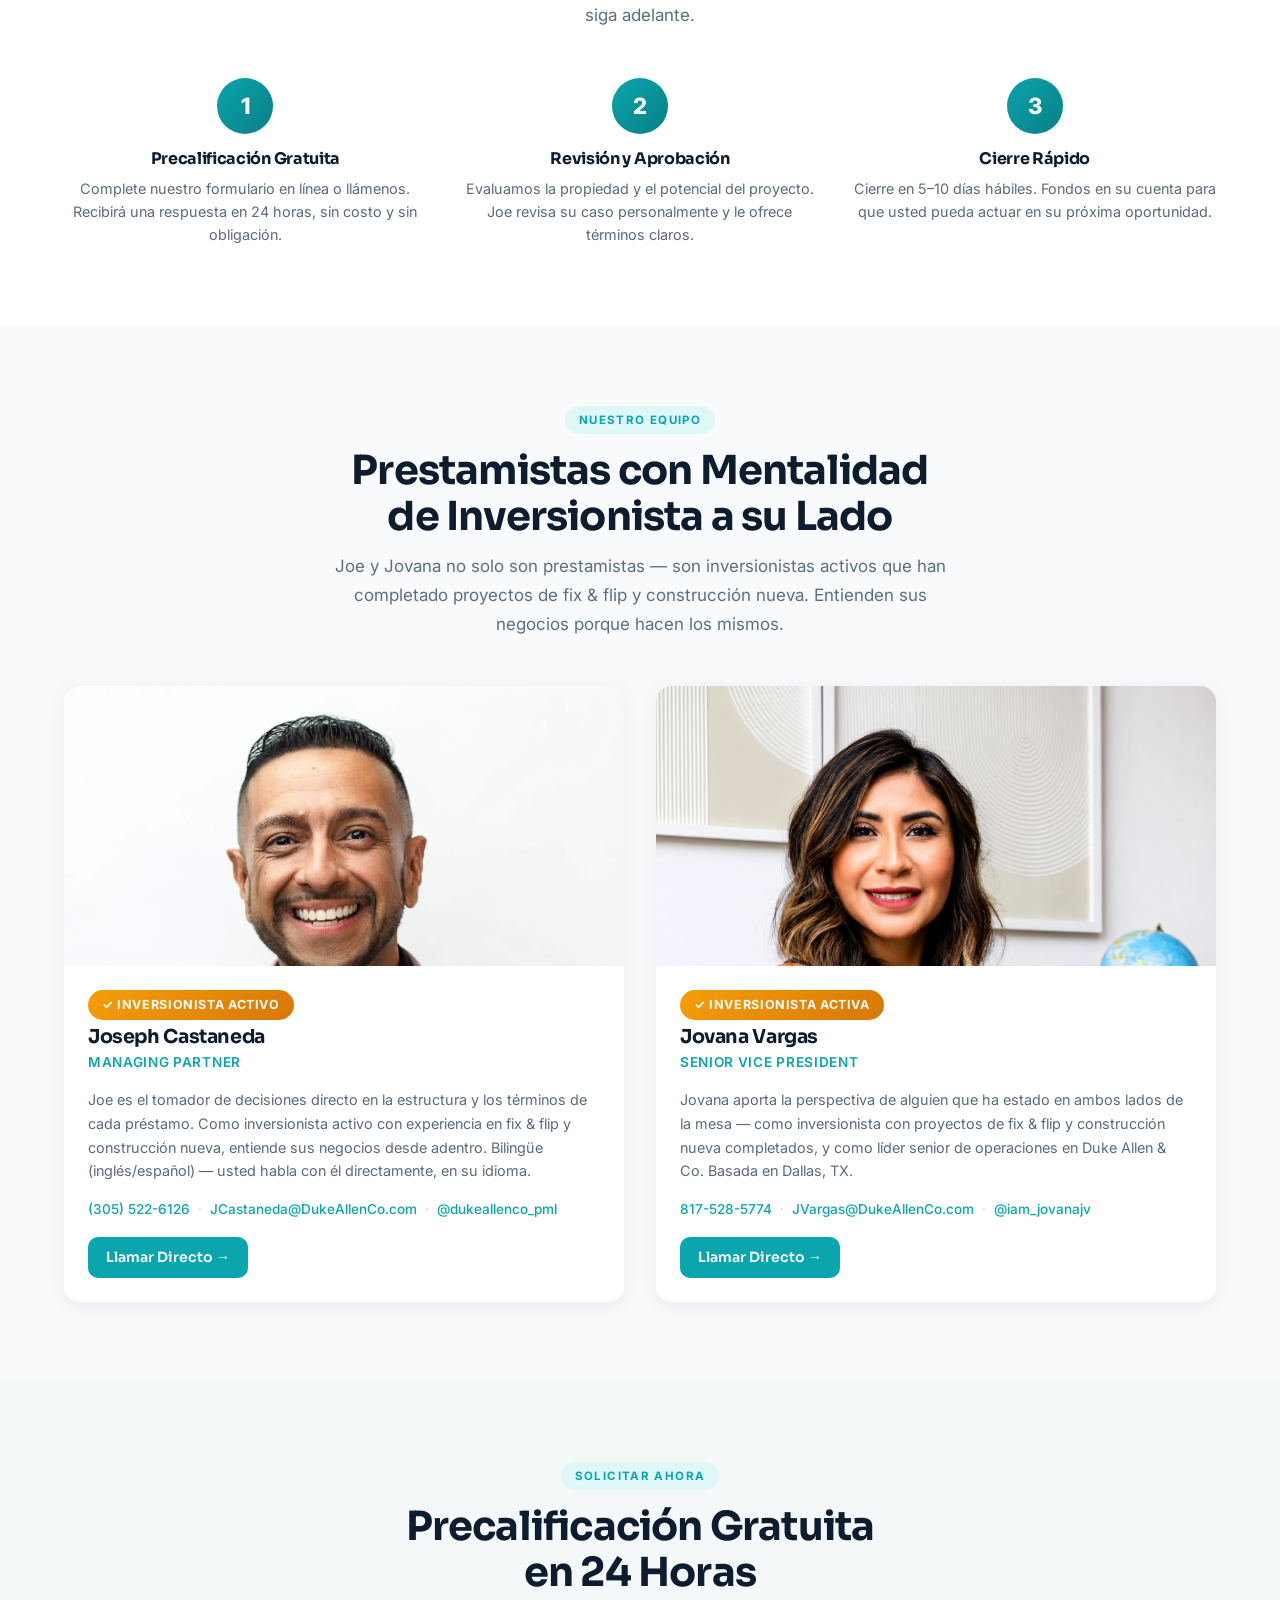
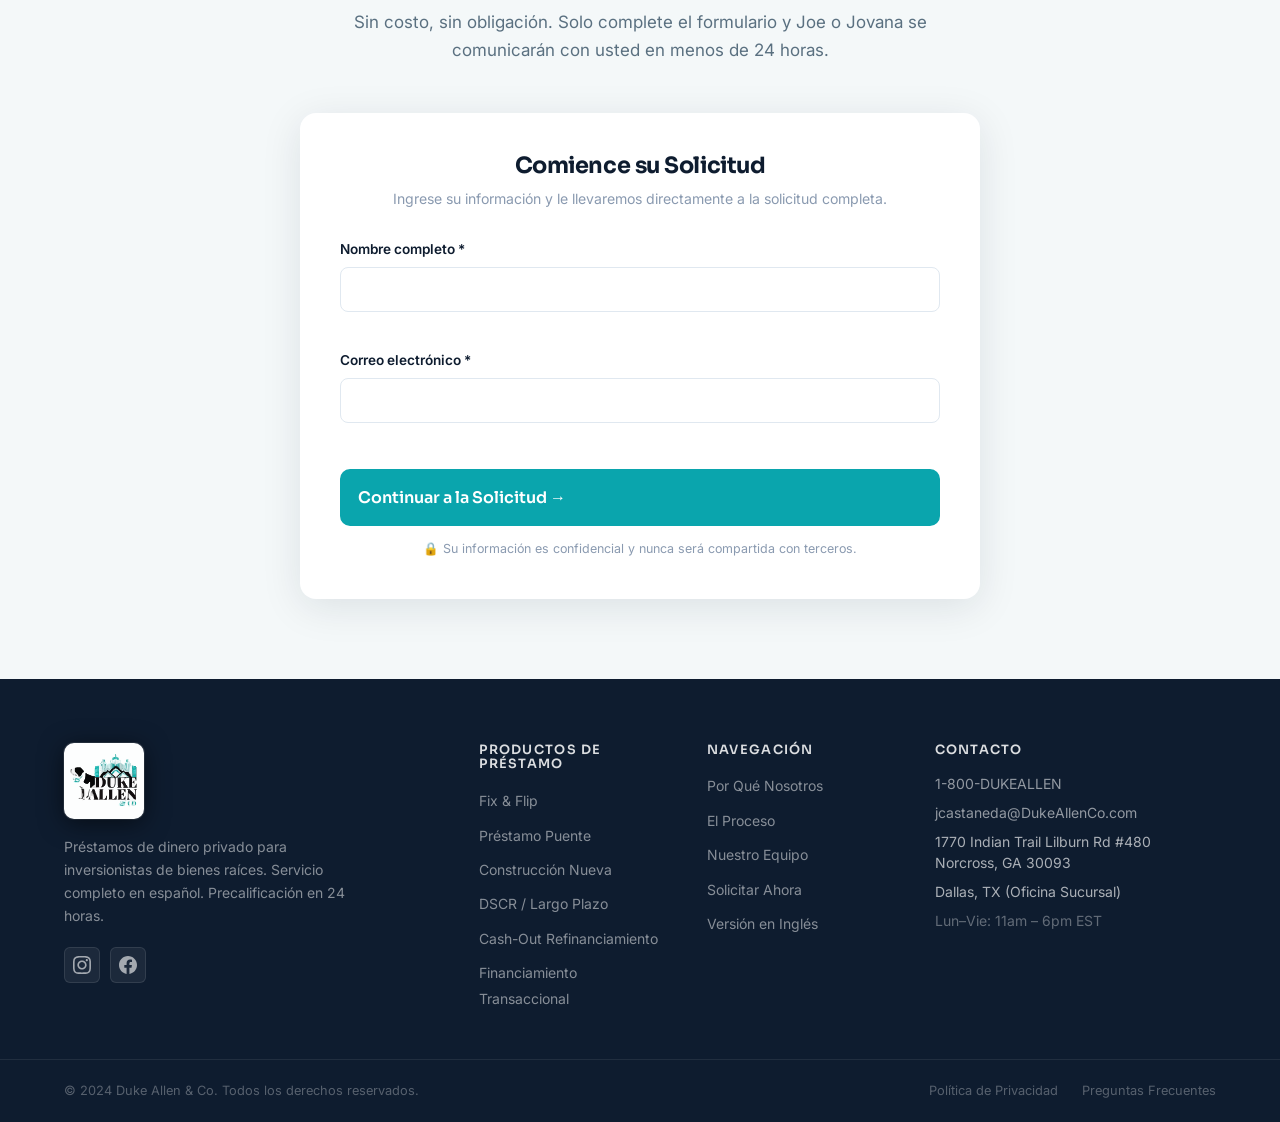
==== commit e51de2b0: "Add 100% financing highlight to Fix & Flip Adds "100% financing in certain US markets" to the Fix & " ====
--- a/espanol.html
+++ b/espanol.html
@@ -468,7 +468,7 @@
           <div class="loan-card-es fade-in">
             <div class="loan-icon-es">🔨</div>
             <h3>Fix &amp; Flip</h3>
-            <p>Financiamiento de compra + rehabilitación en un solo préstamo. Aprobación basada en el valor después de reparaciones (ARV). Cierre en 5–10 días hábiles. <strong>Tasas desde 8.99%.</strong></p>
+            <p>Financiamiento de compra + rehabilitación en un solo préstamo. Aprobación basada en el valor después de reparaciones (ARV). Cierre en 5–10 días hábiles. <strong>Tasas desde 8.99%. Financiamiento del 100% en ciertos mercados de EE. UU.</strong></p>
           </div>
           <div class="loan-card-es fade-in">
             <div class="loan-icon-es">🌉</div>
--- a/style.css
+++ b/style.css
@@ -671,13 +671,16 @@
 .loan-cta:hover { color: var(--color-primary-dark); }
 
 .rate-disclaimer {
-  margin-top: 1.75rem;
-  padding: 1rem 1.25rem;
-  border-left: 3px solid var(--color-border);
-  font-size: 0.8125rem;
-  line-height: 1.65;
+  margin: 2rem auto 0;
+  padding-top: 1.25rem;
+  border-top: 1px solid var(--color-border);
+  max-width: 88ch;
+  text-align: center;
+  text-wrap: balance;
+  font-size: 0.75rem;
+  line-height: 1.6;
   color: var(--color-text-muted);
-  max-width: 62ch;
+  opacity: 0.85;
 }
 
 /* === WHY US === */
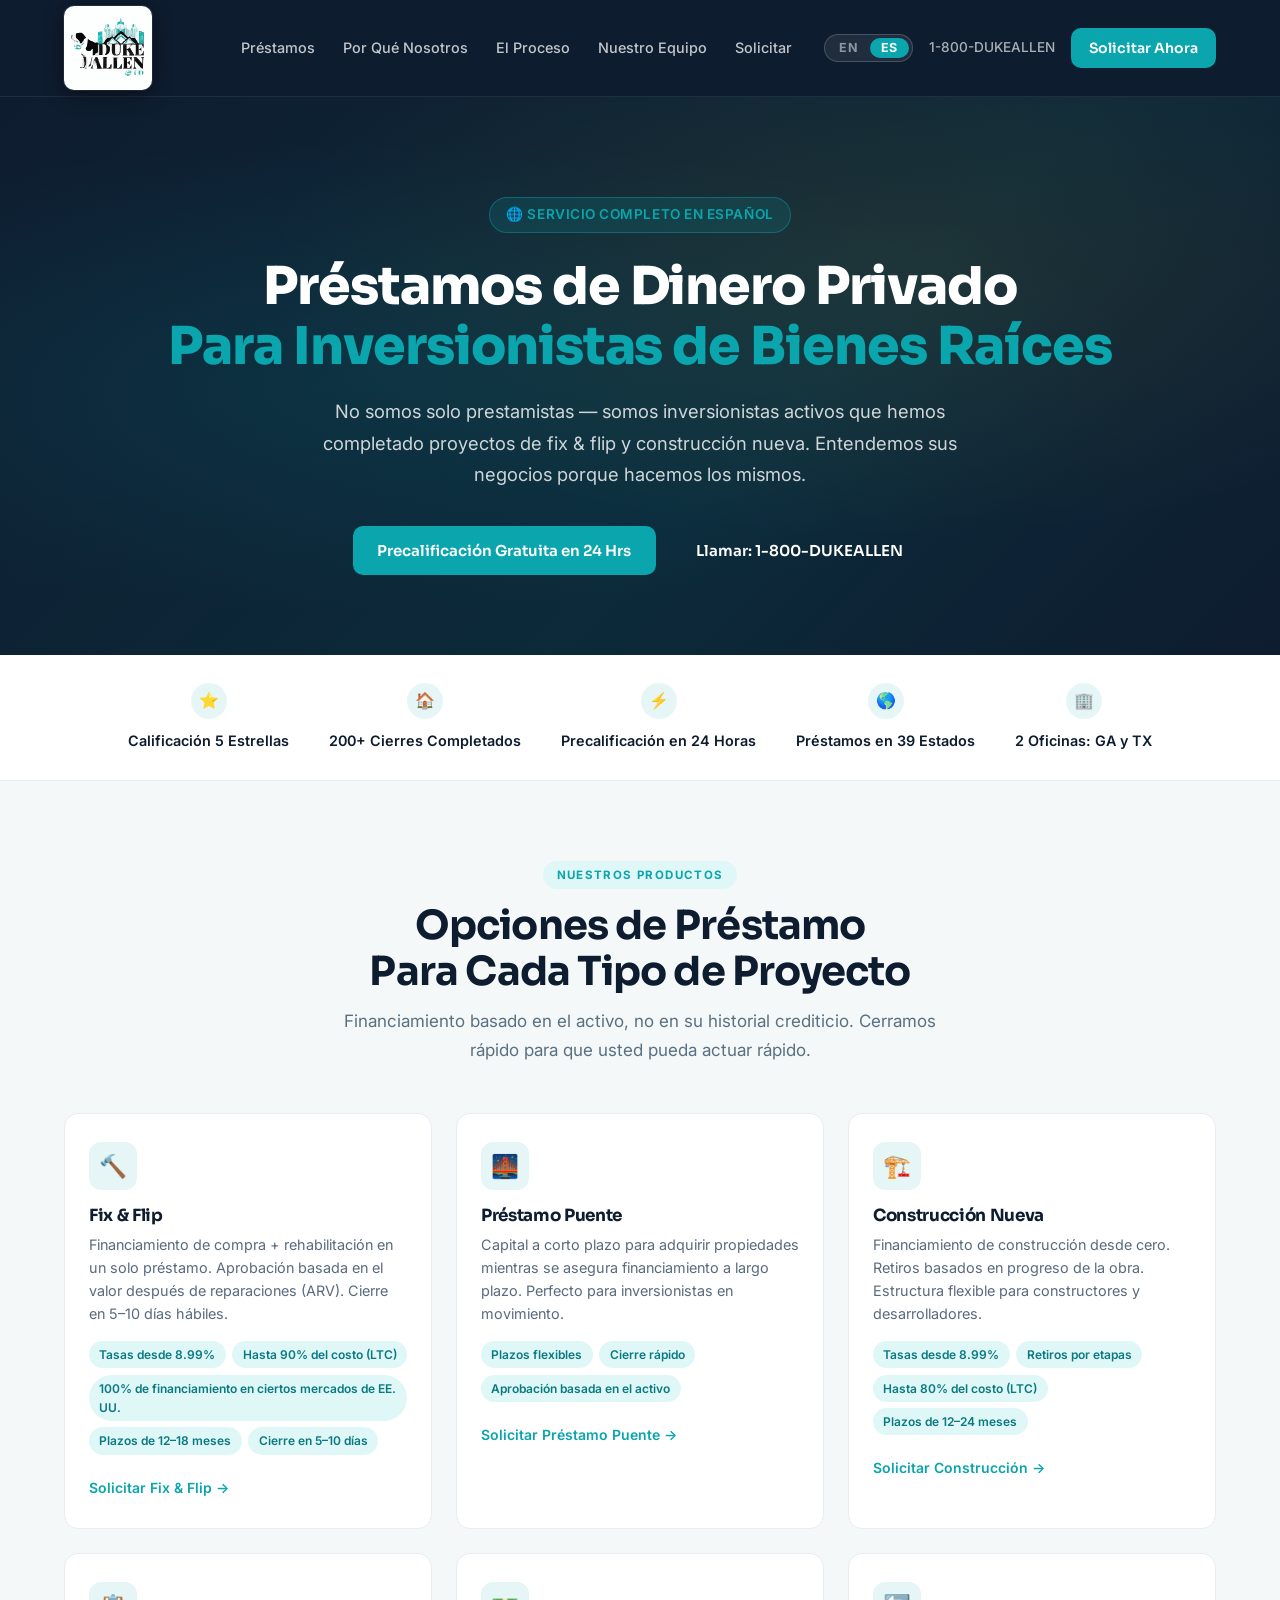
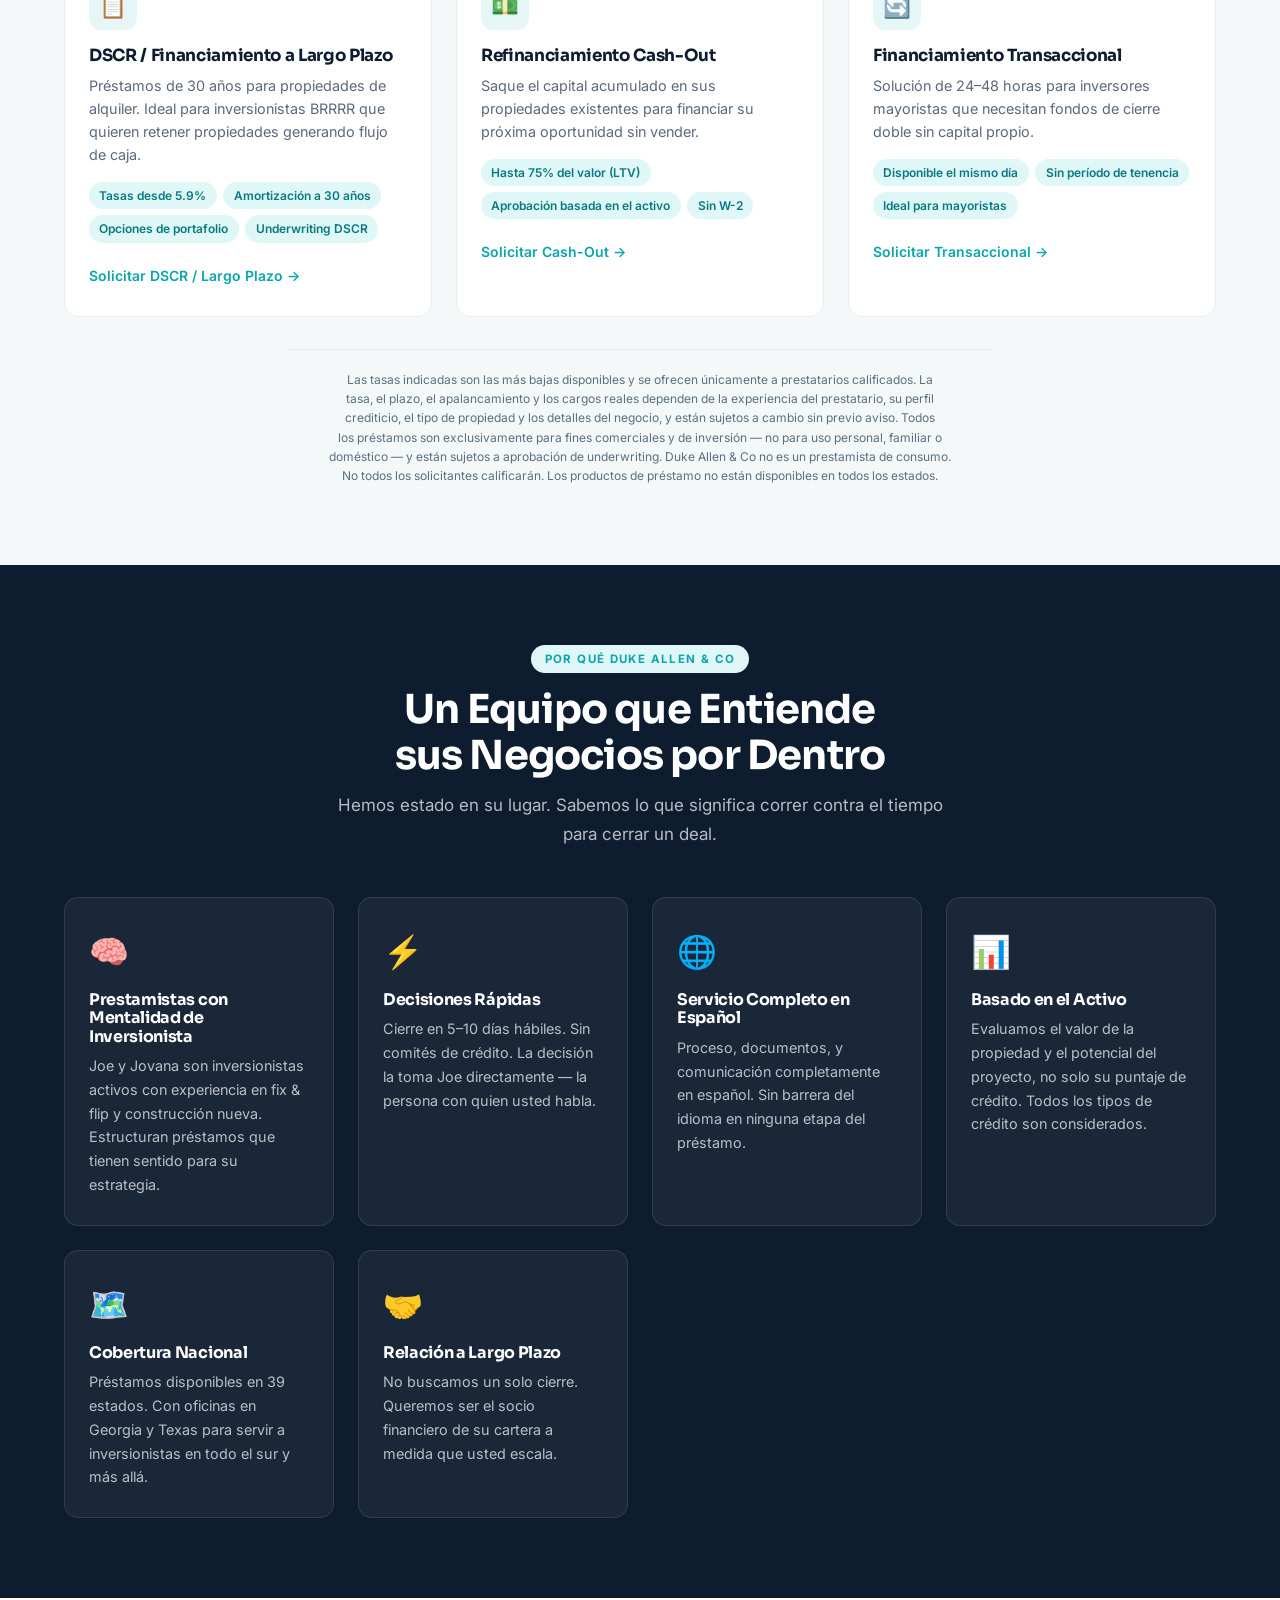
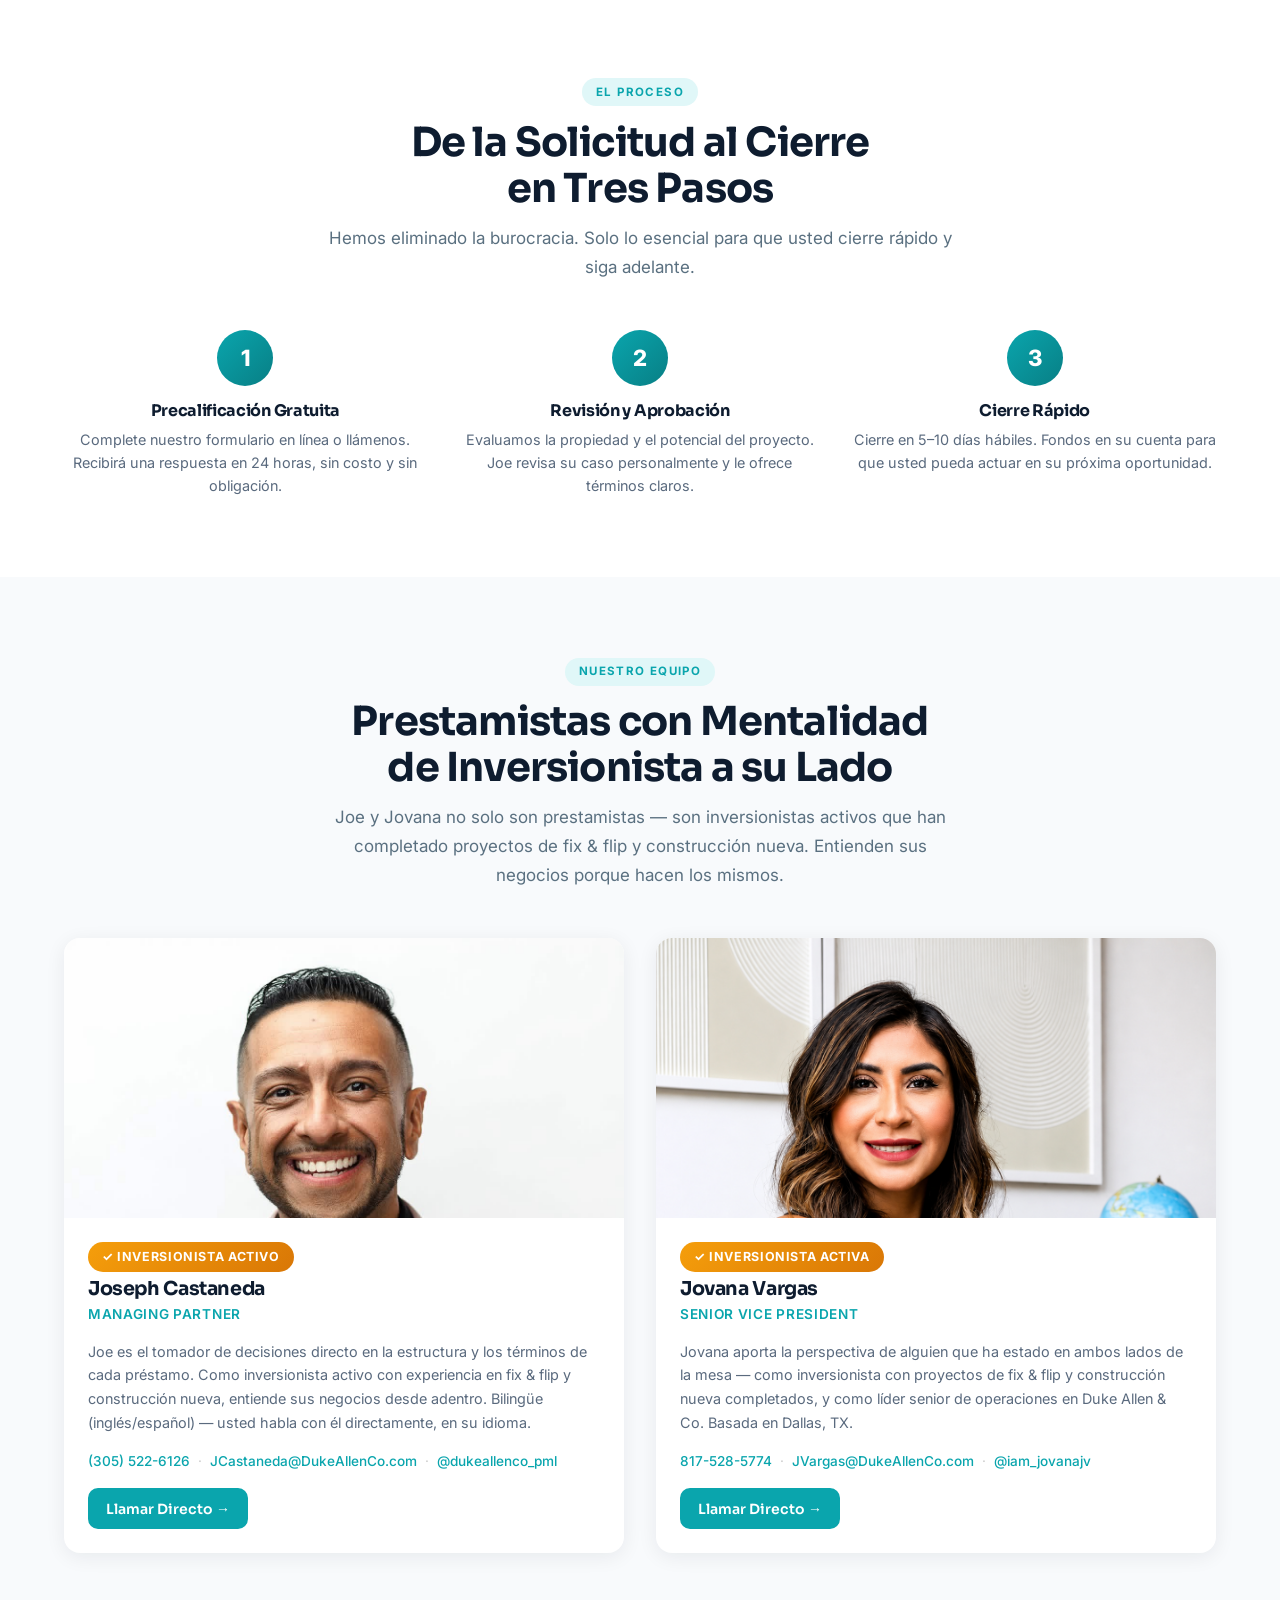
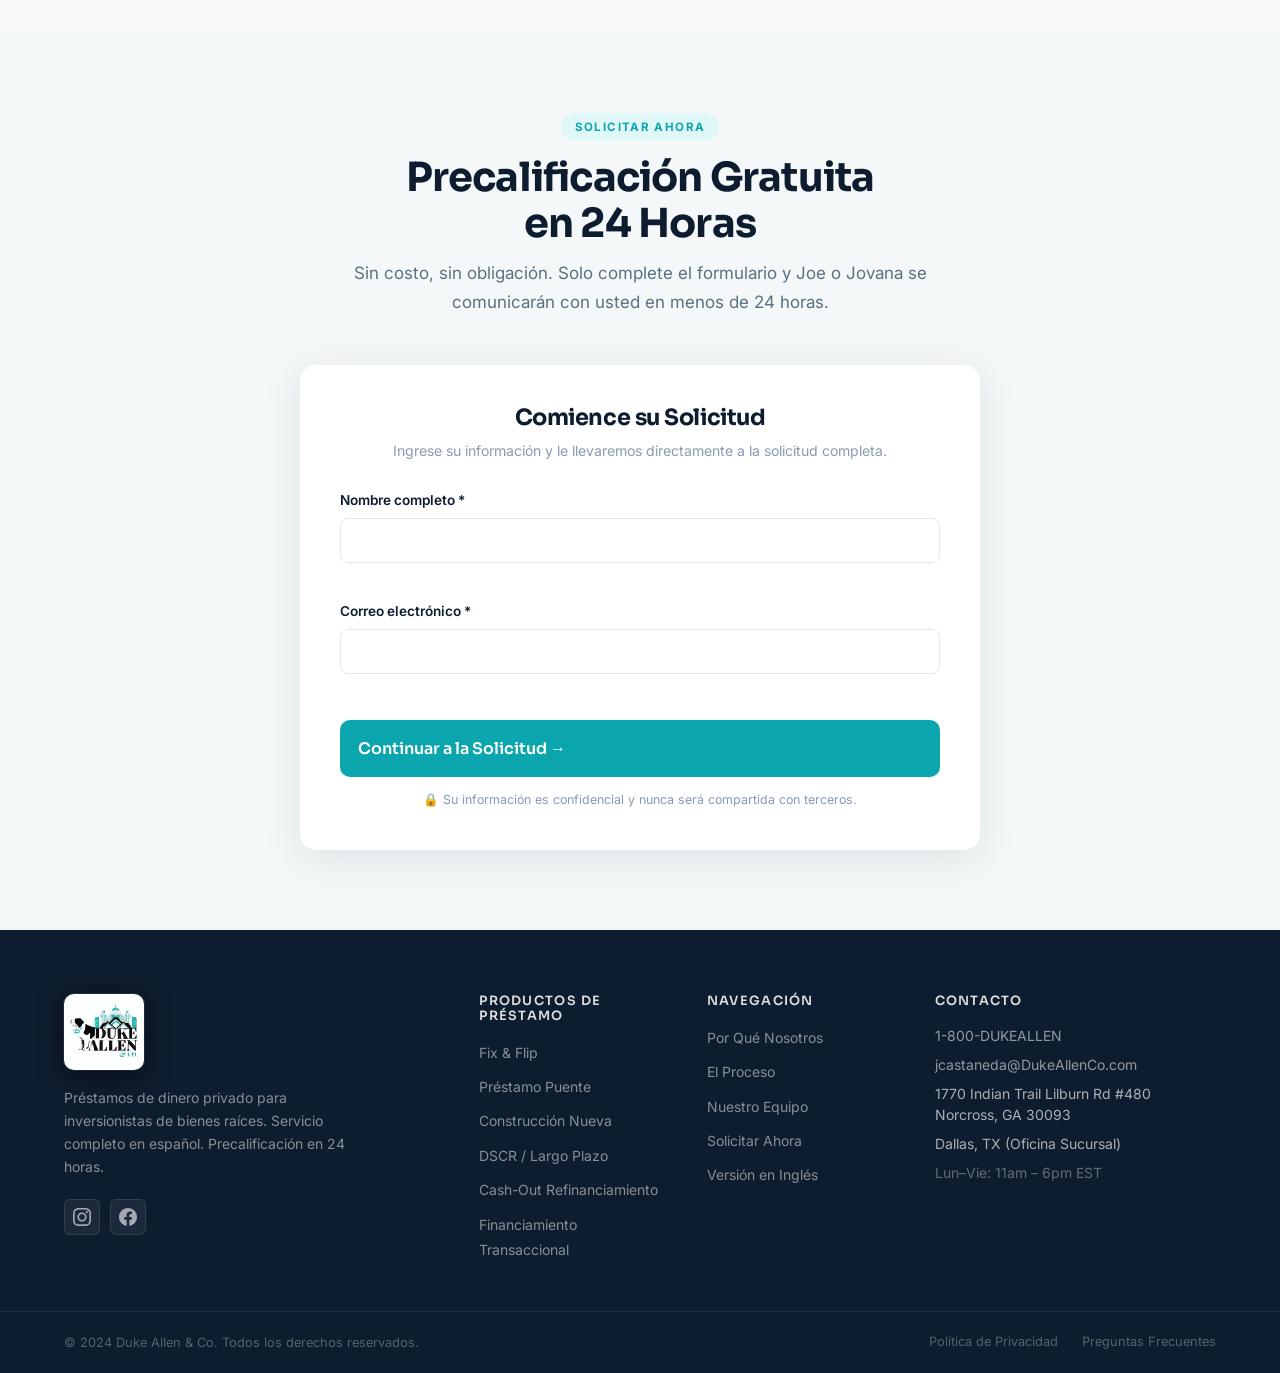
==== commit 1d052d21: "Match Spanish loan cards to English layout The Spanish cards buried rates and terms in the body para" ====
--- a/espanol.html
+++ b/espanol.html
@@ -180,7 +180,7 @@
       font-size: 0.9rem;
       color: #5a6a7e;
       line-height: 1.6;
-      margin: 0;
+      margin: 0 0 1rem;
     }
     .process-steps-es {
       display: grid;
@@ -468,32 +468,72 @@
           <div class="loan-card-es fade-in">
             <div class="loan-icon-es">🔨</div>
             <h3>Fix &amp; Flip</h3>
-            <p>Financiamiento de compra + rehabilitación en un solo préstamo. Aprobación basada en el valor después de reparaciones (ARV). Cierre en 5–10 días hábiles. <strong>Tasas desde 8.99%. Financiamiento del 100% en ciertos mercados de EE. UU.</strong></p>
+            <p>Financiamiento de compra + rehabilitación en un solo préstamo. Aprobación basada en el valor después de reparaciones (ARV). Cierre en 5–10 días hábiles.</p>
+            <ul class="loan-details">
+              <li>Tasas desde 8.99%</li>
+              <li>Hasta 90% del costo (LTC)</li>
+              <li>100% de financiamiento en ciertos mercados de EE. UU.</li>
+              <li>Plazos de 12–18 meses</li>
+              <li>Cierre en 5–10 días</li>
+            </ul>
+            <a href="#solicitar" class="loan-cta">Solicitar Fix &amp; Flip →</a>
           </div>
           <div class="loan-card-es fade-in">
             <div class="loan-icon-es">🌉</div>
             <h3>Préstamo Puente</h3>
             <p>Capital a corto plazo para adquirir propiedades mientras se asegura financiamiento a largo plazo. Perfecto para inversionistas en movimiento.</p>
+            <ul class="loan-details">
+              <li>Plazos flexibles</li>
+              <li>Cierre rápido</li>
+              <li>Aprobación basada en el activo</li>
+            </ul>
+            <a href="#solicitar" class="loan-cta">Solicitar Préstamo Puente →</a>
           </div>
           <div class="loan-card-es fade-in">
             <div class="loan-icon-es">🏗️</div>
             <h3>Construcción Nueva</h3>
-            <p>Financiamiento de construcción desde cero. Retiros basados en progreso de la obra. Estructura flexible para constructores y desarrolladores. <strong>Tasas desde 8.99%.</strong></p>
+            <p>Financiamiento de construcción desde cero. Retiros basados en progreso de la obra. Estructura flexible para constructores y desarrolladores.</p>
+            <ul class="loan-details">
+              <li>Tasas desde 8.99%</li>
+              <li>Retiros por etapas</li>
+              <li>Hasta 80% del costo (LTC)</li>
+              <li>Plazos de 12–24 meses</li>
+            </ul>
+            <a href="#solicitar" class="loan-cta">Solicitar Construcción →</a>
           </div>
           <div class="loan-card-es fade-in">
             <div class="loan-icon-es">📋</div>
             <h3>DSCR / Financiamiento a Largo Plazo</h3>
-            <p>Préstamos de 30 años para propiedades de alquiler. Ideal para inversionistas BRRRR que quieren retener propiedades generando flujo de caja. <strong>Tasas desde 5.9%.</strong></p>
+            <p>Préstamos de 30 años para propiedades de alquiler. Ideal para inversionistas BRRRR que quieren retener propiedades generando flujo de caja.</p>
+            <ul class="loan-details">
+              <li>Tasas desde 5.9%</li>
+              <li>Amortización a 30 años</li>
+              <li>Opciones de portafolio</li>
+              <li>Underwriting DSCR</li>
+            </ul>
+            <a href="#solicitar" class="loan-cta">Solicitar DSCR / Largo Plazo →</a>
           </div>
           <div class="loan-card-es fade-in">
             <div class="loan-icon-es">💵</div>
             <h3>Refinanciamiento Cash-Out</h3>
             <p>Saque el capital acumulado en sus propiedades existentes para financiar su próxima oportunidad sin vender.</p>
+            <ul class="loan-details">
+              <li>Hasta 75% del valor (LTV)</li>
+              <li>Aprobación basada en el activo</li>
+              <li>Sin W-2</li>
+            </ul>
+            <a href="#solicitar" class="loan-cta">Solicitar Cash-Out →</a>
           </div>
           <div class="loan-card-es fade-in">
             <div class="loan-icon-es">🔄</div>
             <h3>Financiamiento Transaccional</h3>
             <p>Solución de 24–48 horas para inversores mayoristas que necesitan fondos de cierre doble sin capital propio.</p>
+            <ul class="loan-details">
+              <li>Disponible el mismo día</li>
+              <li>Sin período de tenencia</li>
+              <li>Ideal para mayoristas</li>
+            </ul>
+            <a href="#solicitar" class="loan-cta">Solicitar Transaccional →</a>
           </div>
         </div>
 
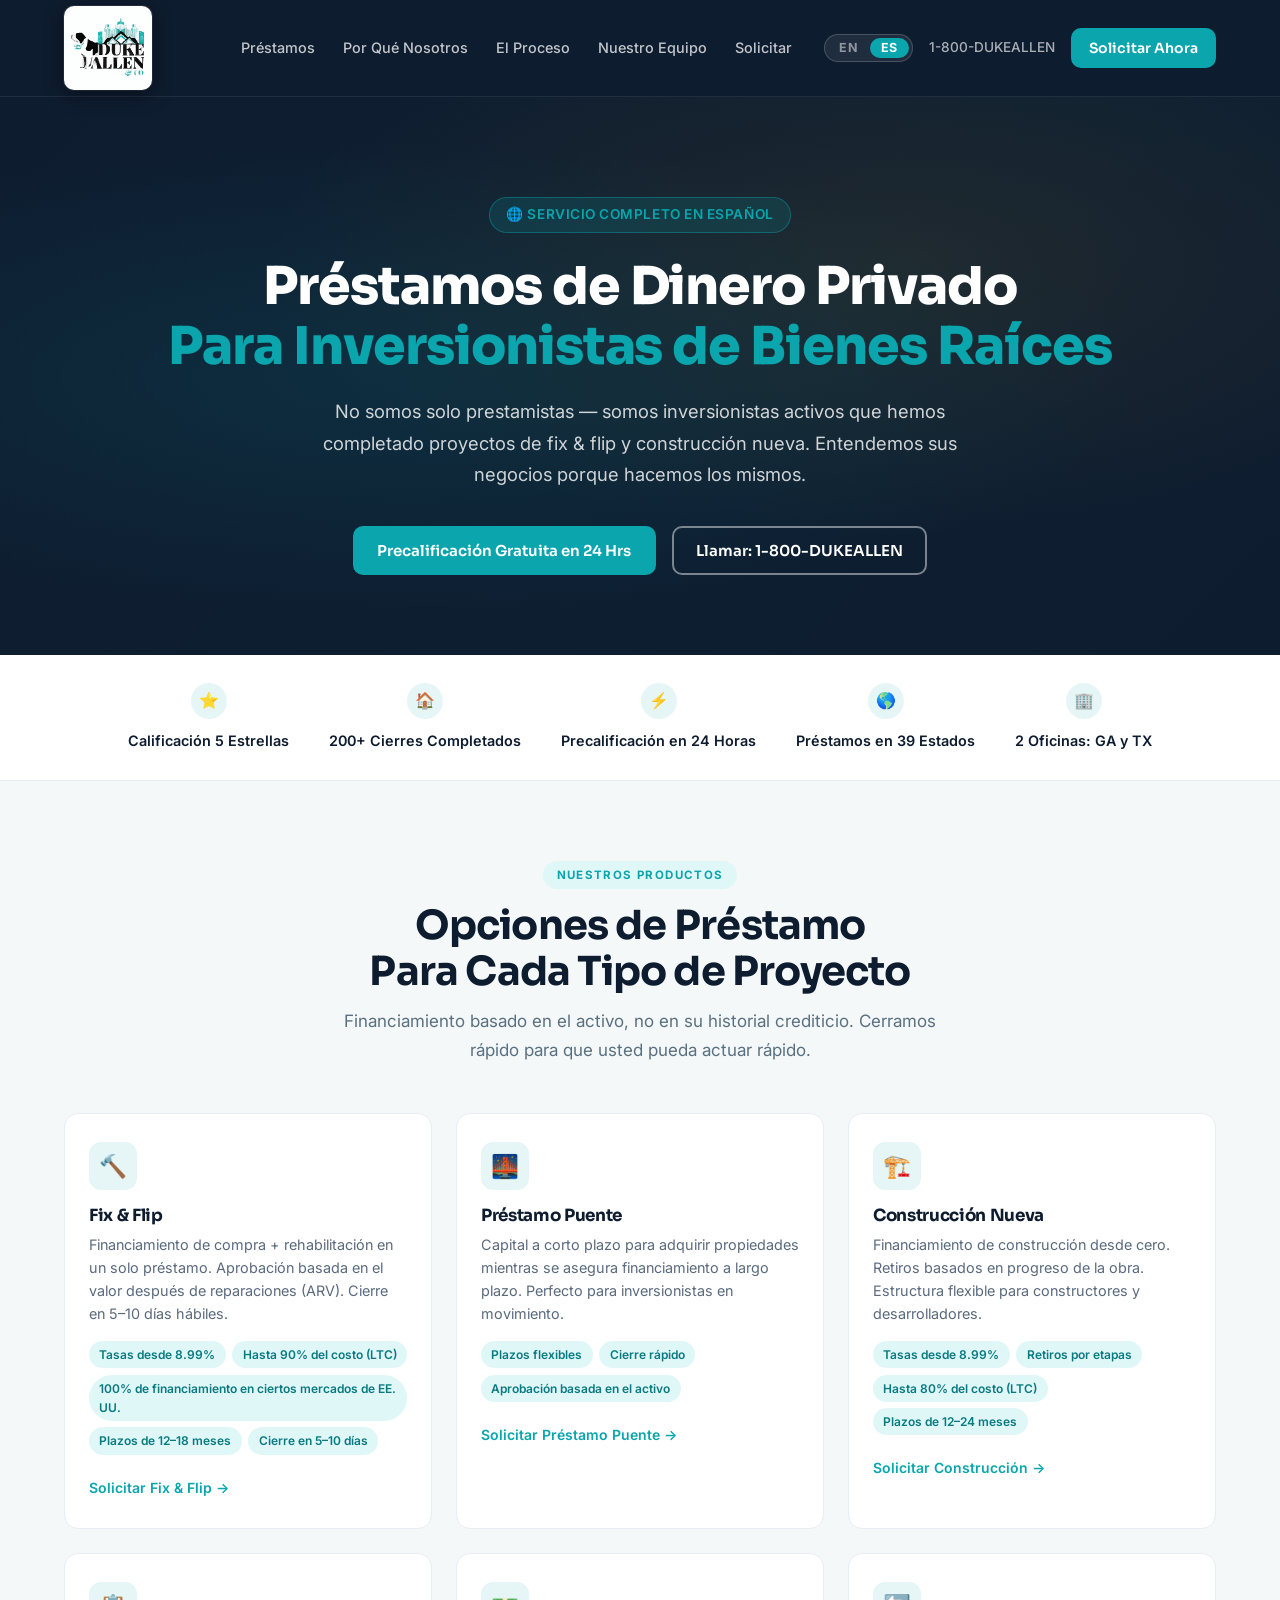
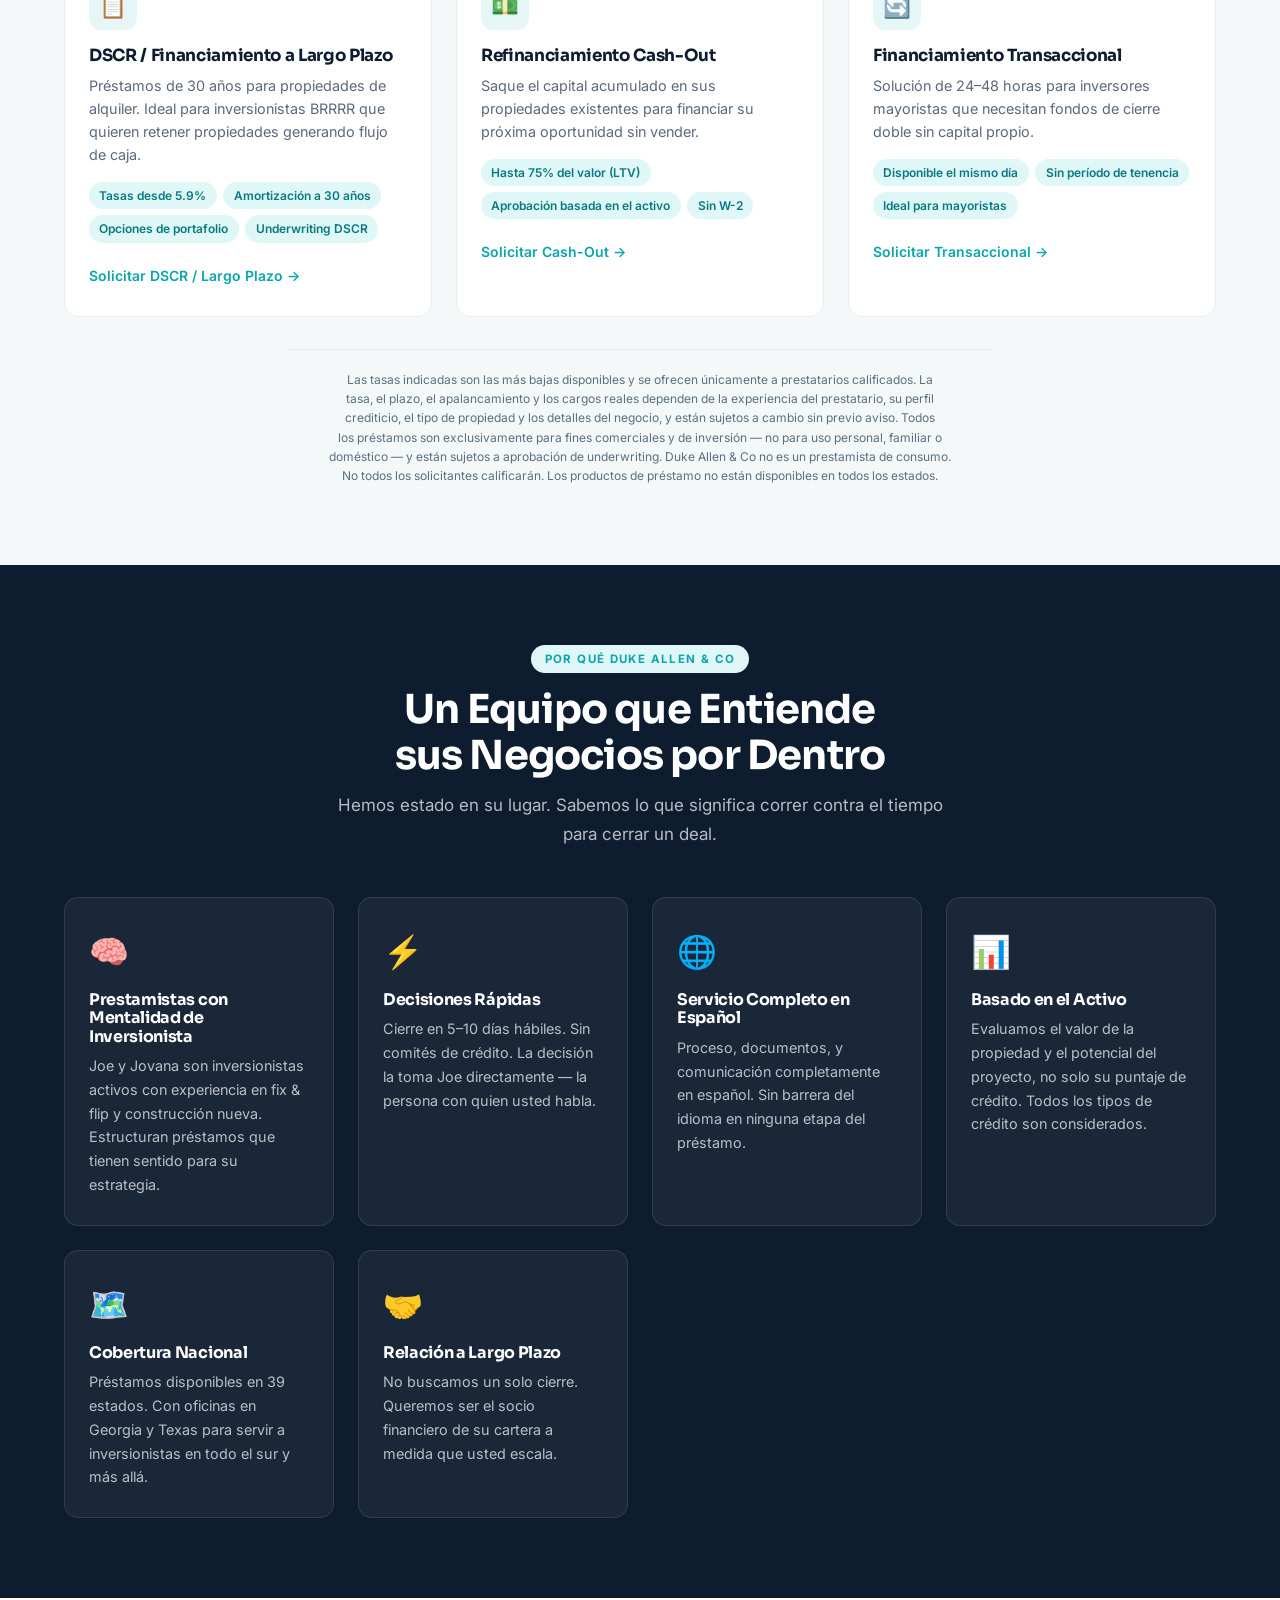
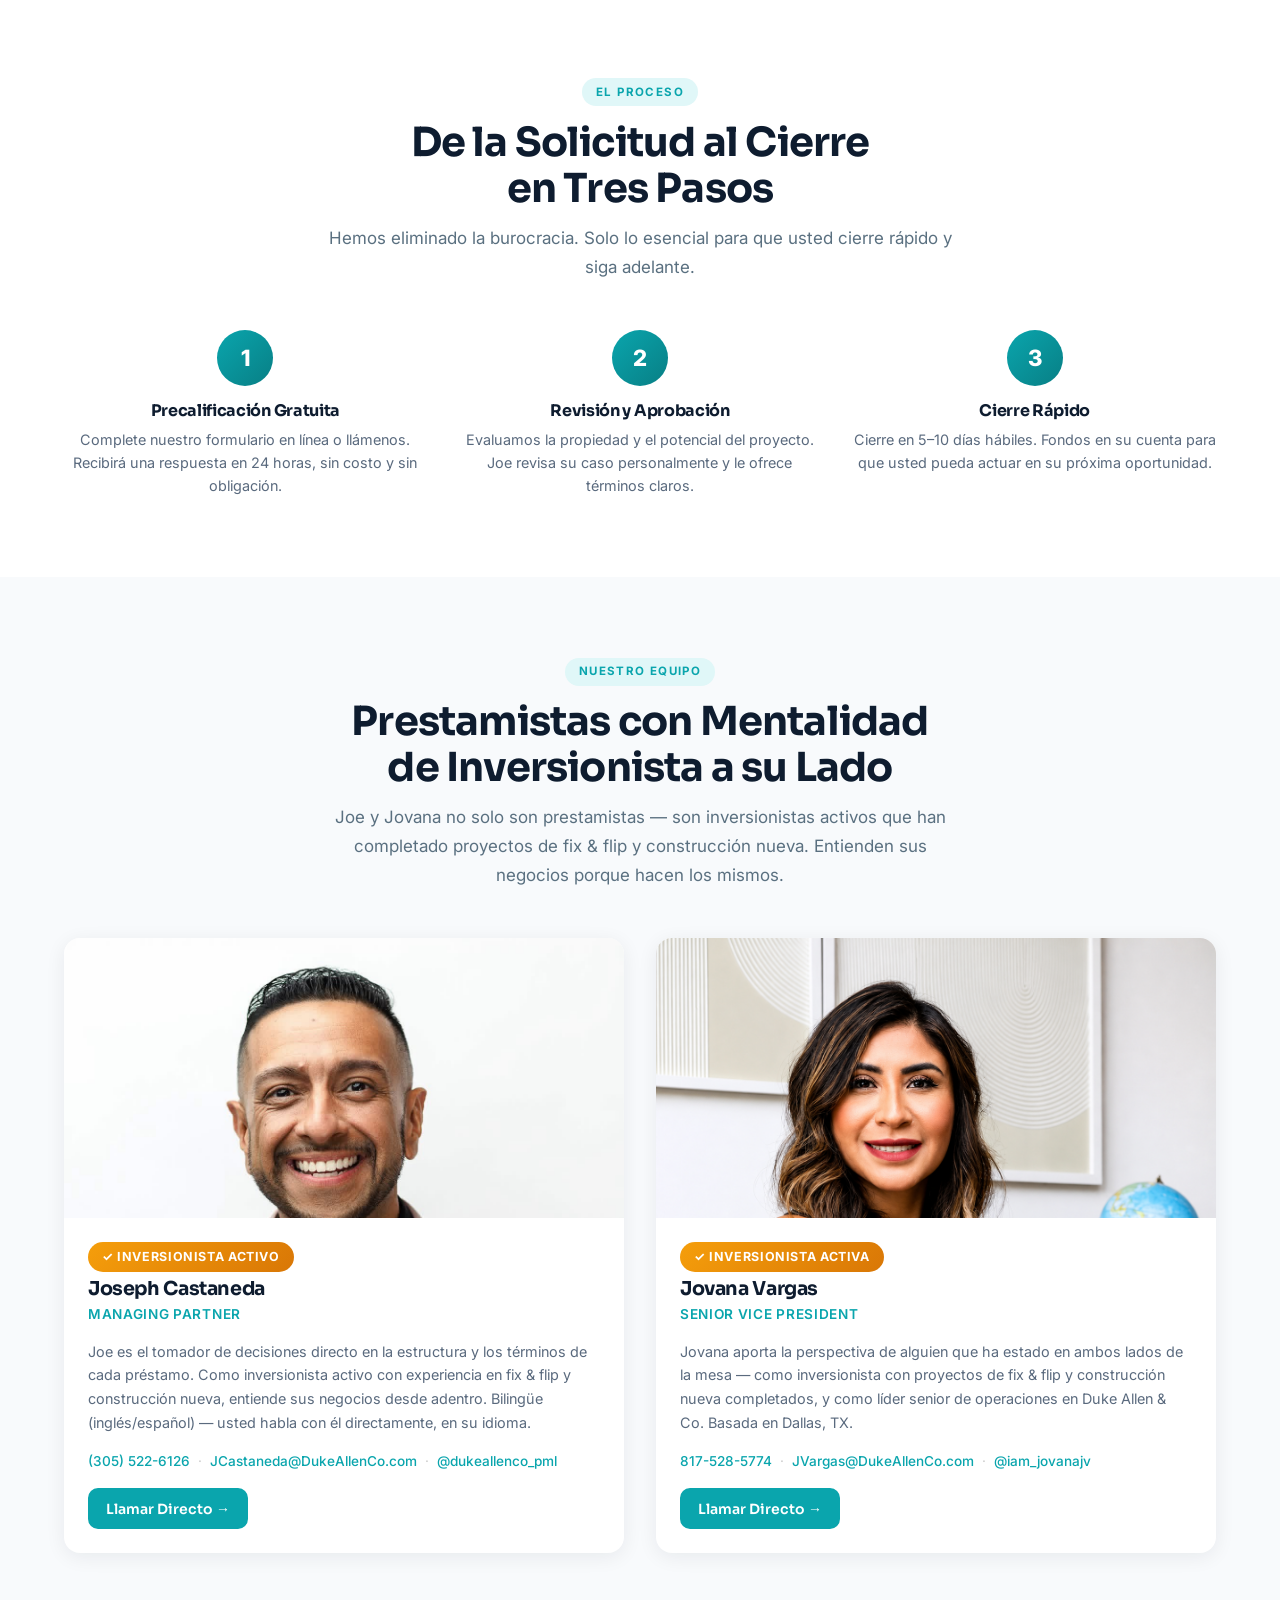
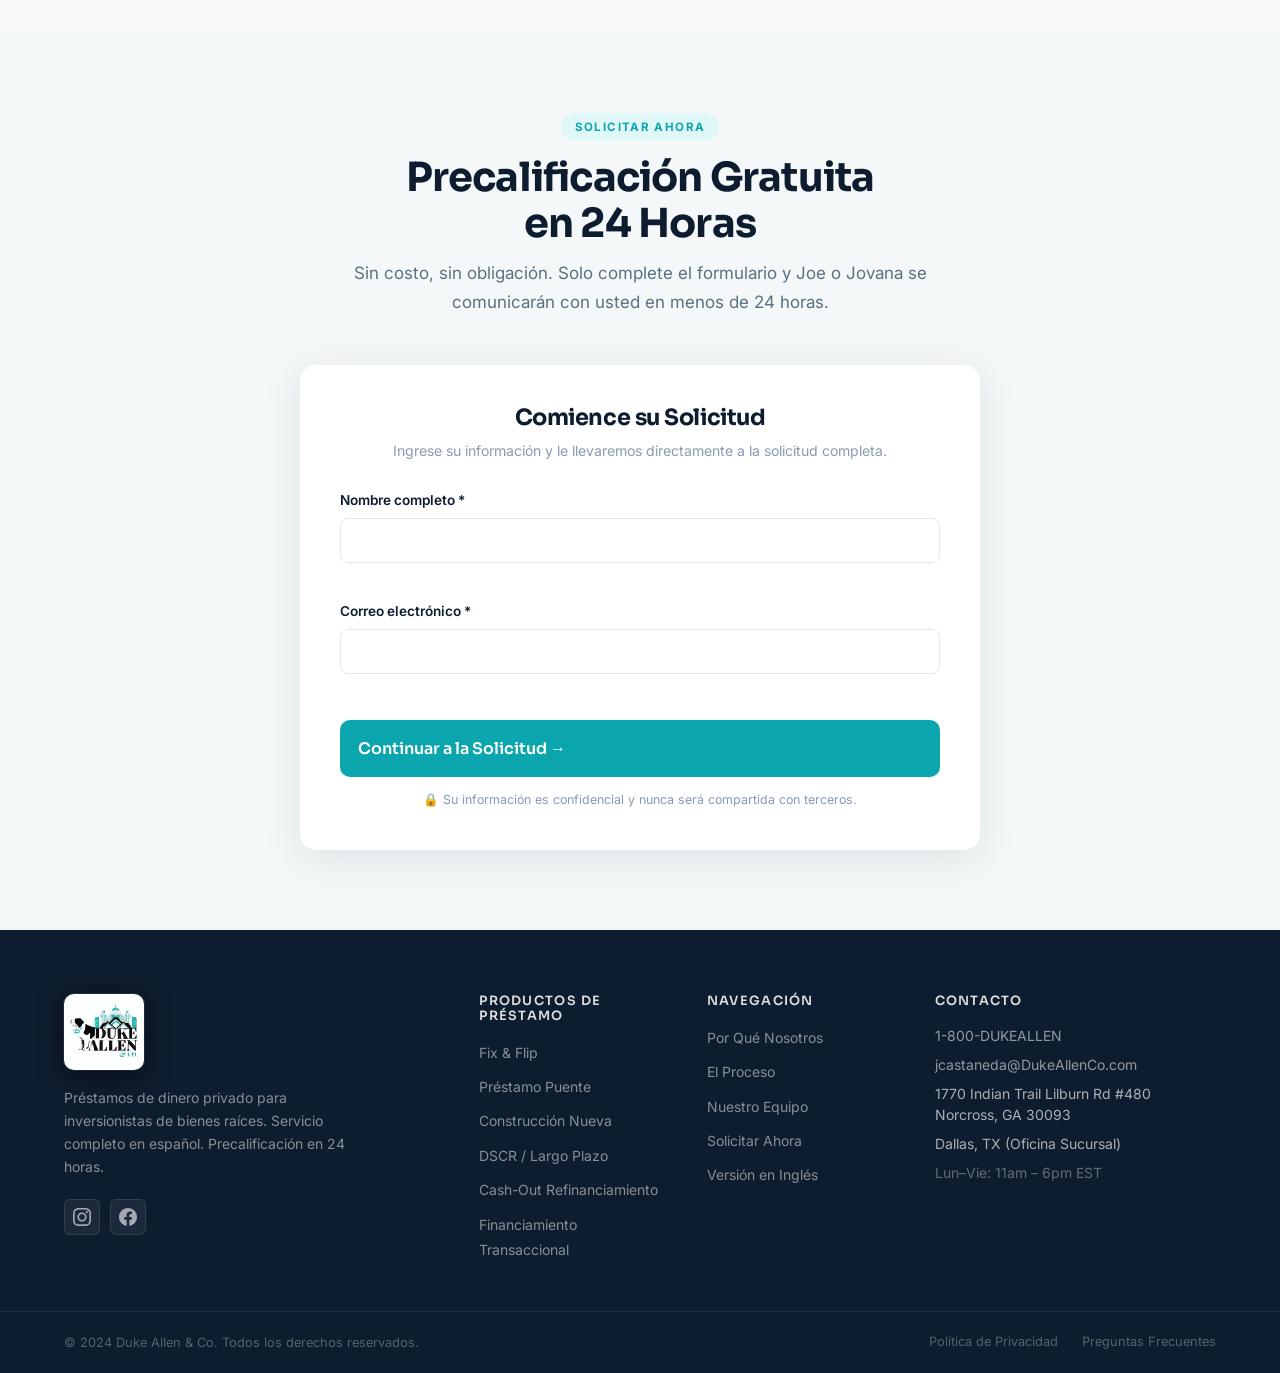
==== commit 1c8f24bc: "Add English hero video background to Spanish page Uses the same Mixkit drone clip as index.html, wit" ====
--- a/espanol.html
+++ b/espanol.html
@@ -58,10 +58,16 @@
       content: '';
       position: absolute;
       inset: 0;
+      z-index: 2;
+      pointer-events: none;
       background: radial-gradient(ellipse at 30% 50%, rgba(10,165,173,0.12) 0%, transparent 60%),
                   radial-gradient(ellipse at 70% 30%, rgba(245,158,11,0.08) 0%, transparent 50%);
     }
-    .hero-es .container { position: relative; z-index: 1; }
+    /* Centered hero copy needs an even wash, not the left-weighted one the English hero uses */
+    .hero-es .hero-video-overlay {
+      background: linear-gradient(to bottom, rgba(14,28,47,0.74) 0%, rgba(14,28,47,0.82) 100%);
+    }
+    .hero-es .container { position: relative; z-index: 3; }
     .hero-es-badge {
       display: inline-flex;
       align-items: center;
@@ -414,6 +420,15 @@
 
     <!-- HERO -->
     <section class="hero-es" id="inicio">
+
+      <!-- VIDEO BACKGROUND — same Mixkit clip as the English hero -->
+      <video class="hero-video" autoplay muted loop playsinline>
+        <source src="https://assets.mixkit.co/videos/8168/8168-720.mp4" type="video/mp4" />
+        <!-- Fallback: lower res for slower connections -->
+        <source src="https://assets.mixkit.co/videos/8168/8168-360.mp4" type="video/mp4" />
+      </video>
+      <div class="hero-video-overlay"></div>
+
       <div class="container">
         <div class="hero-es-badge">🌐 Servicio Completo en Español</div>
         <h1>Préstamos de Dinero Privado<br /><span>Para Inversionistas de Bienes Raíces</span></h1>
@@ -422,7 +437,7 @@
         </p>
         <div class="hero-es-actions">
           <a href="#solicitar" class="btn btn-primary">Precalificación Gratuita en 24 Hrs</a>
-          <a href="tel:13055226126" class="btn btn-outline">Llamar: 1-800-DUKEALLEN</a>
+          <a href="tel:13055226126" class="btn btn-outline-light">Llamar: 1-800-DUKEALLEN</a>
         </div>
       </div>
     </section>
